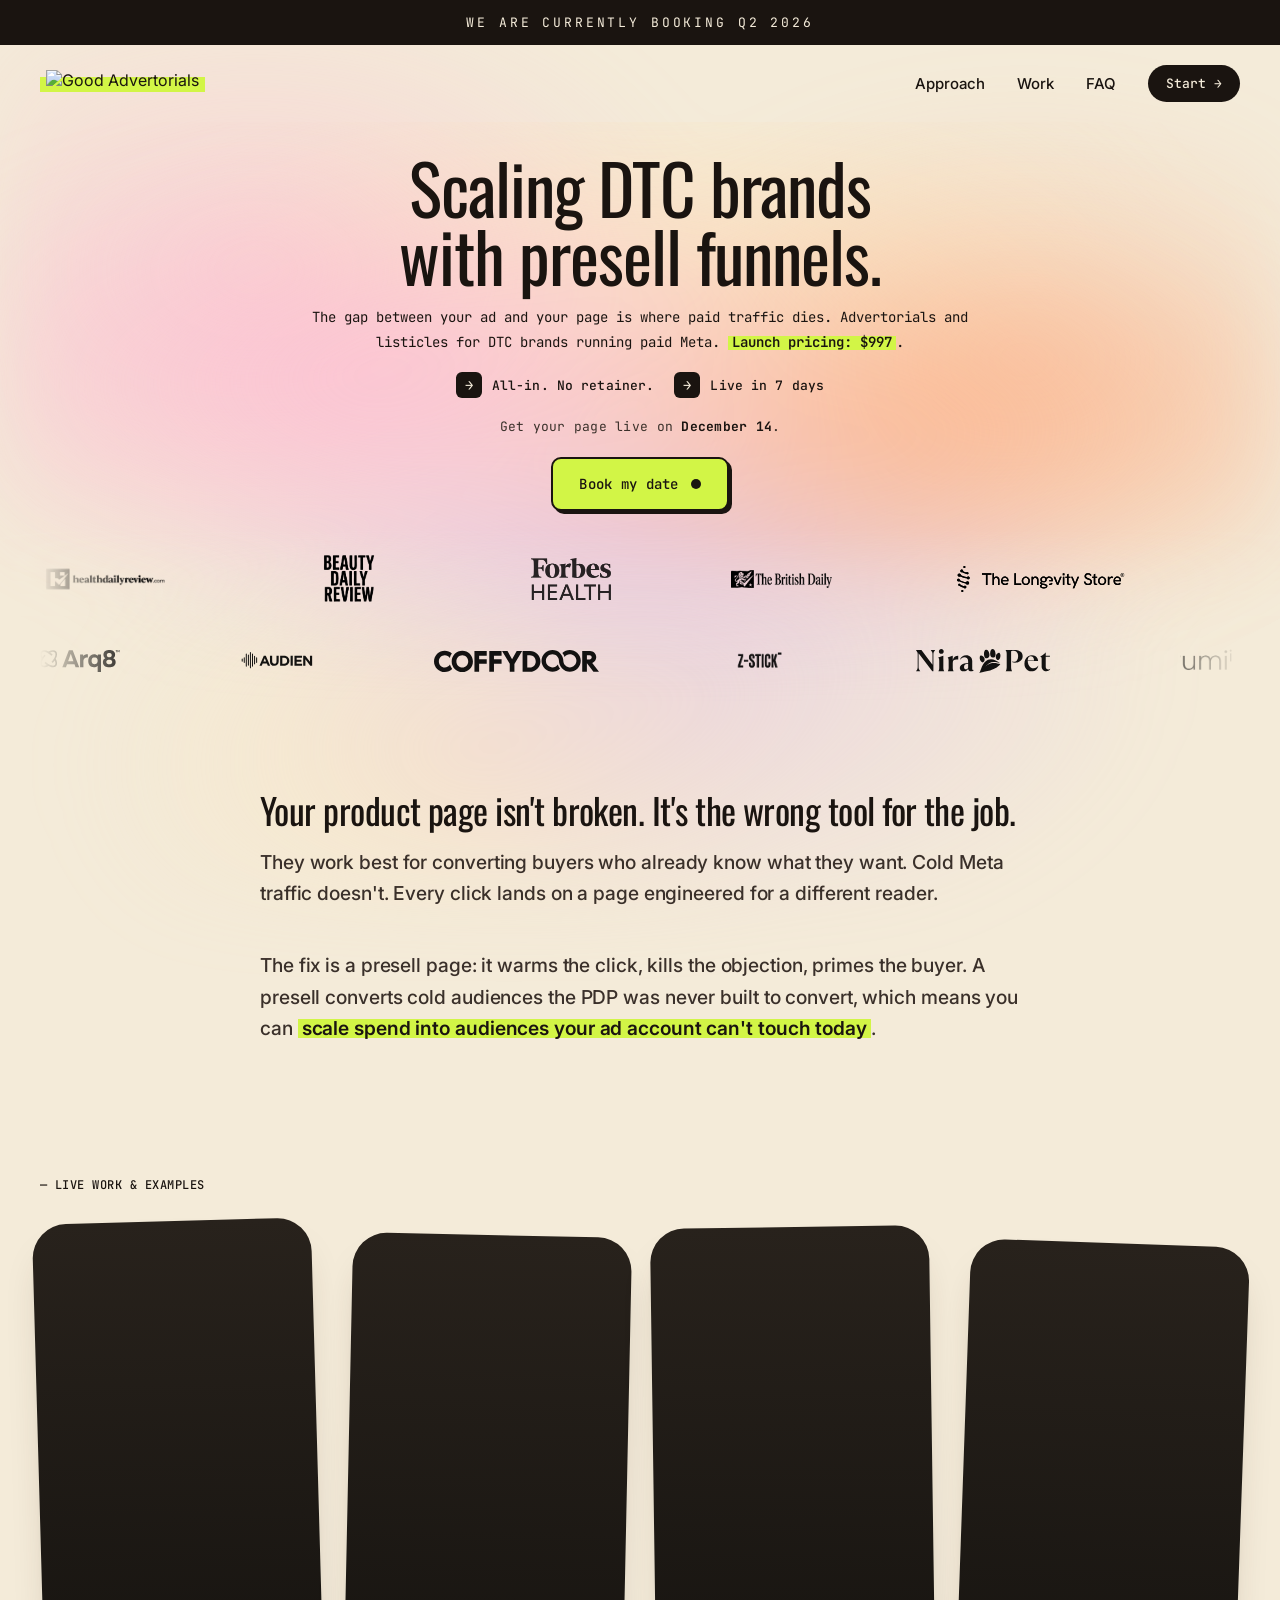
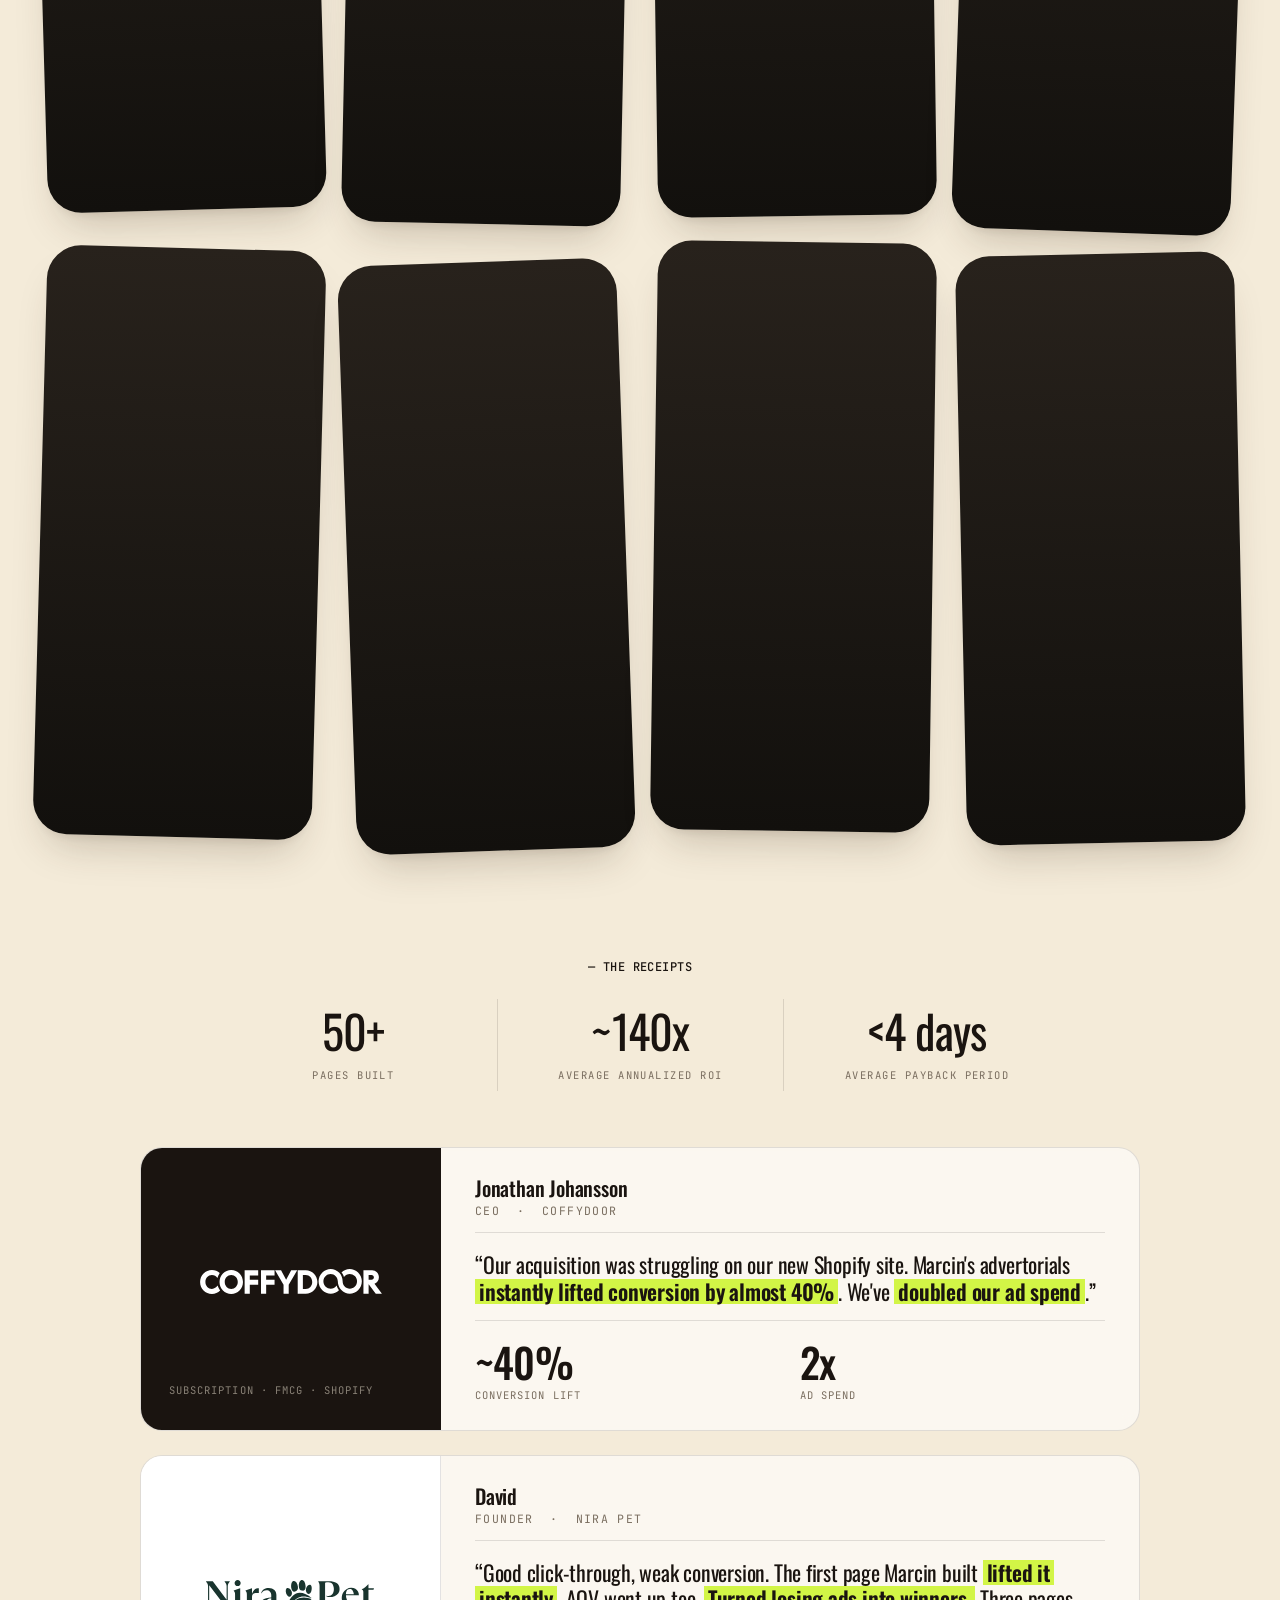
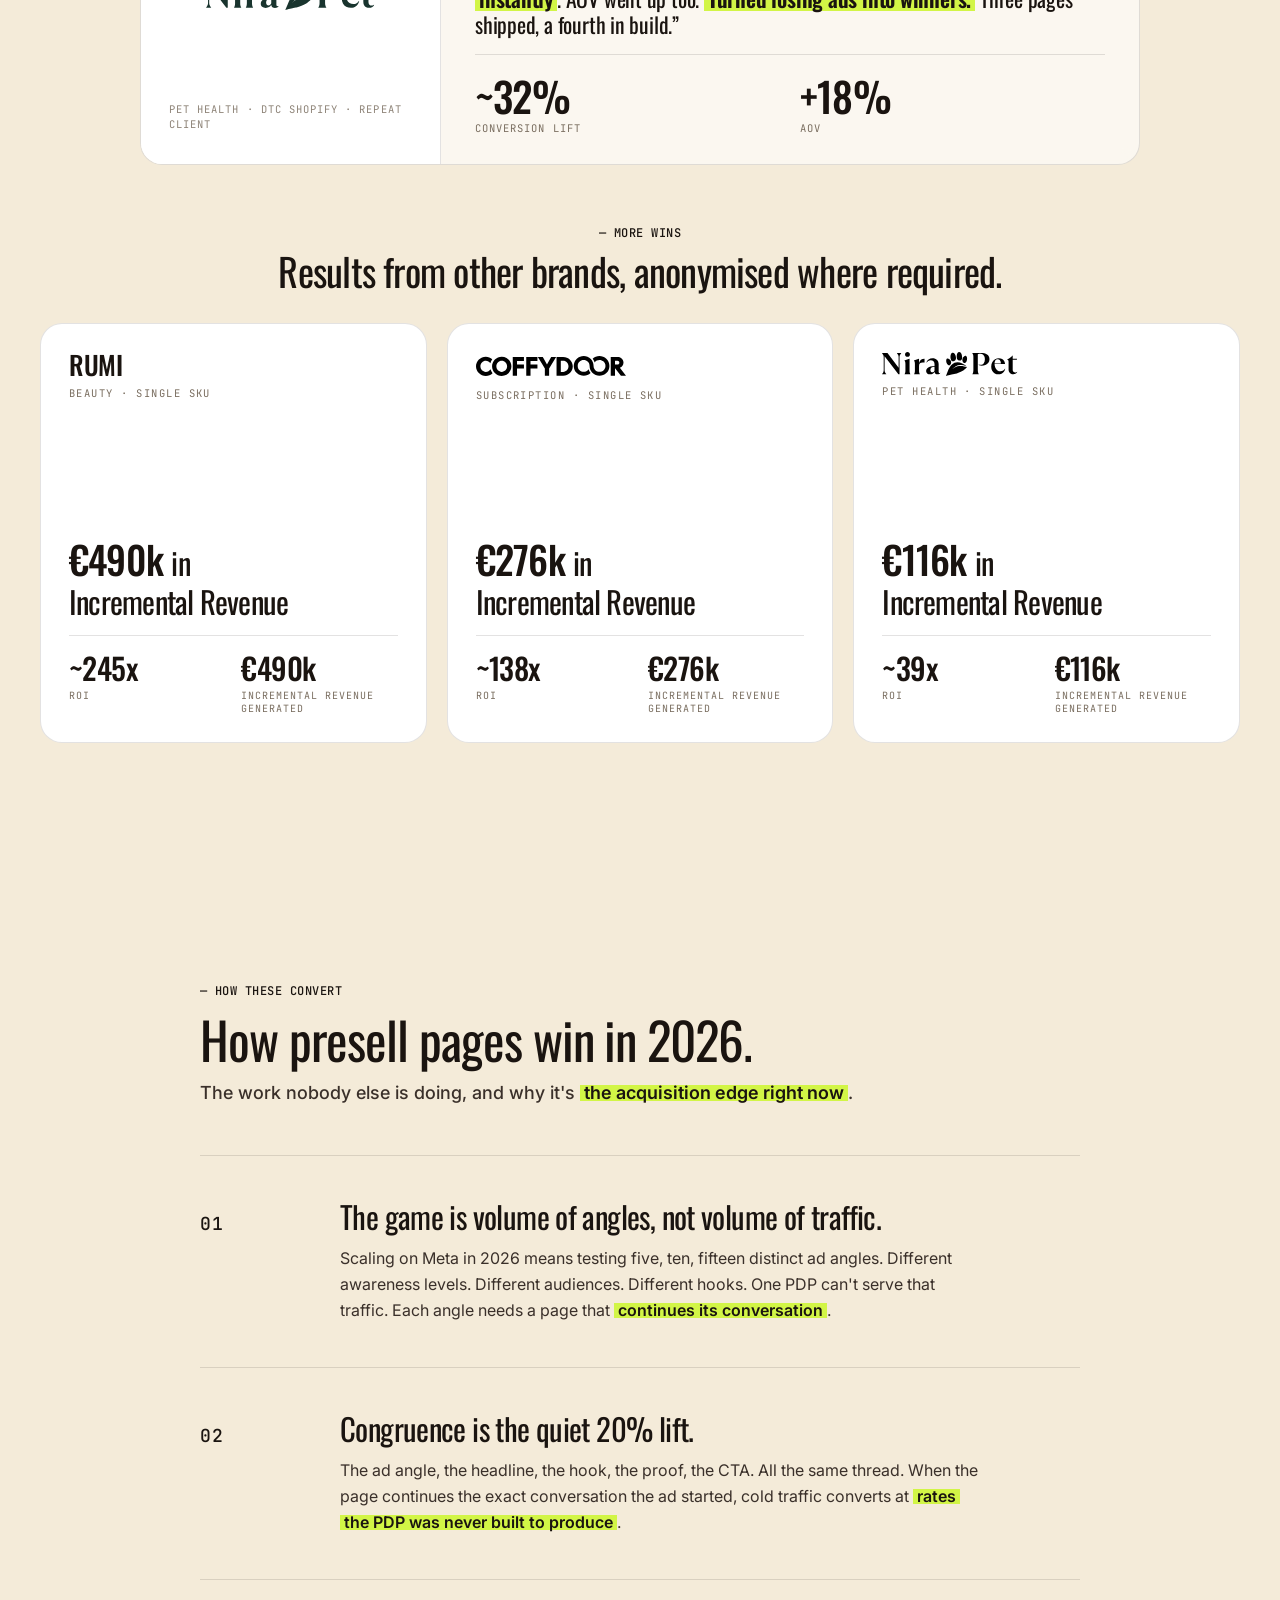
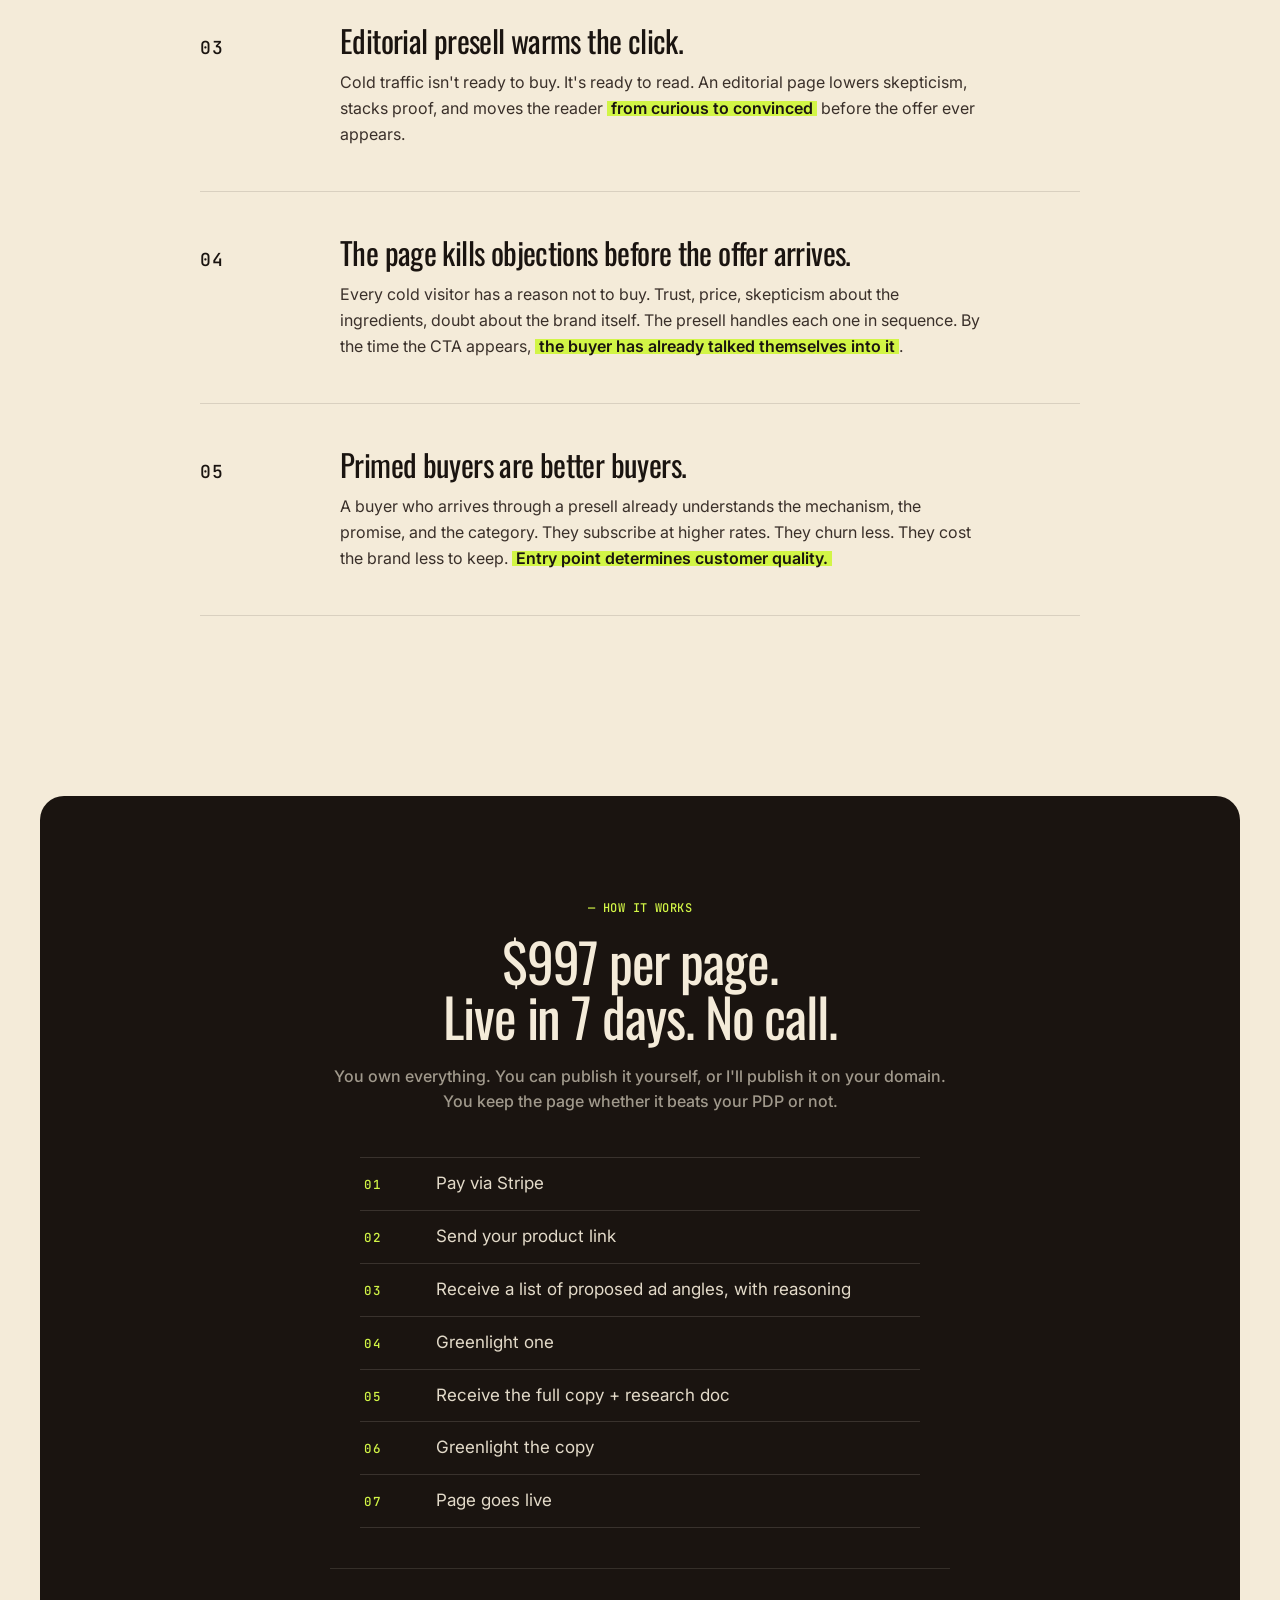
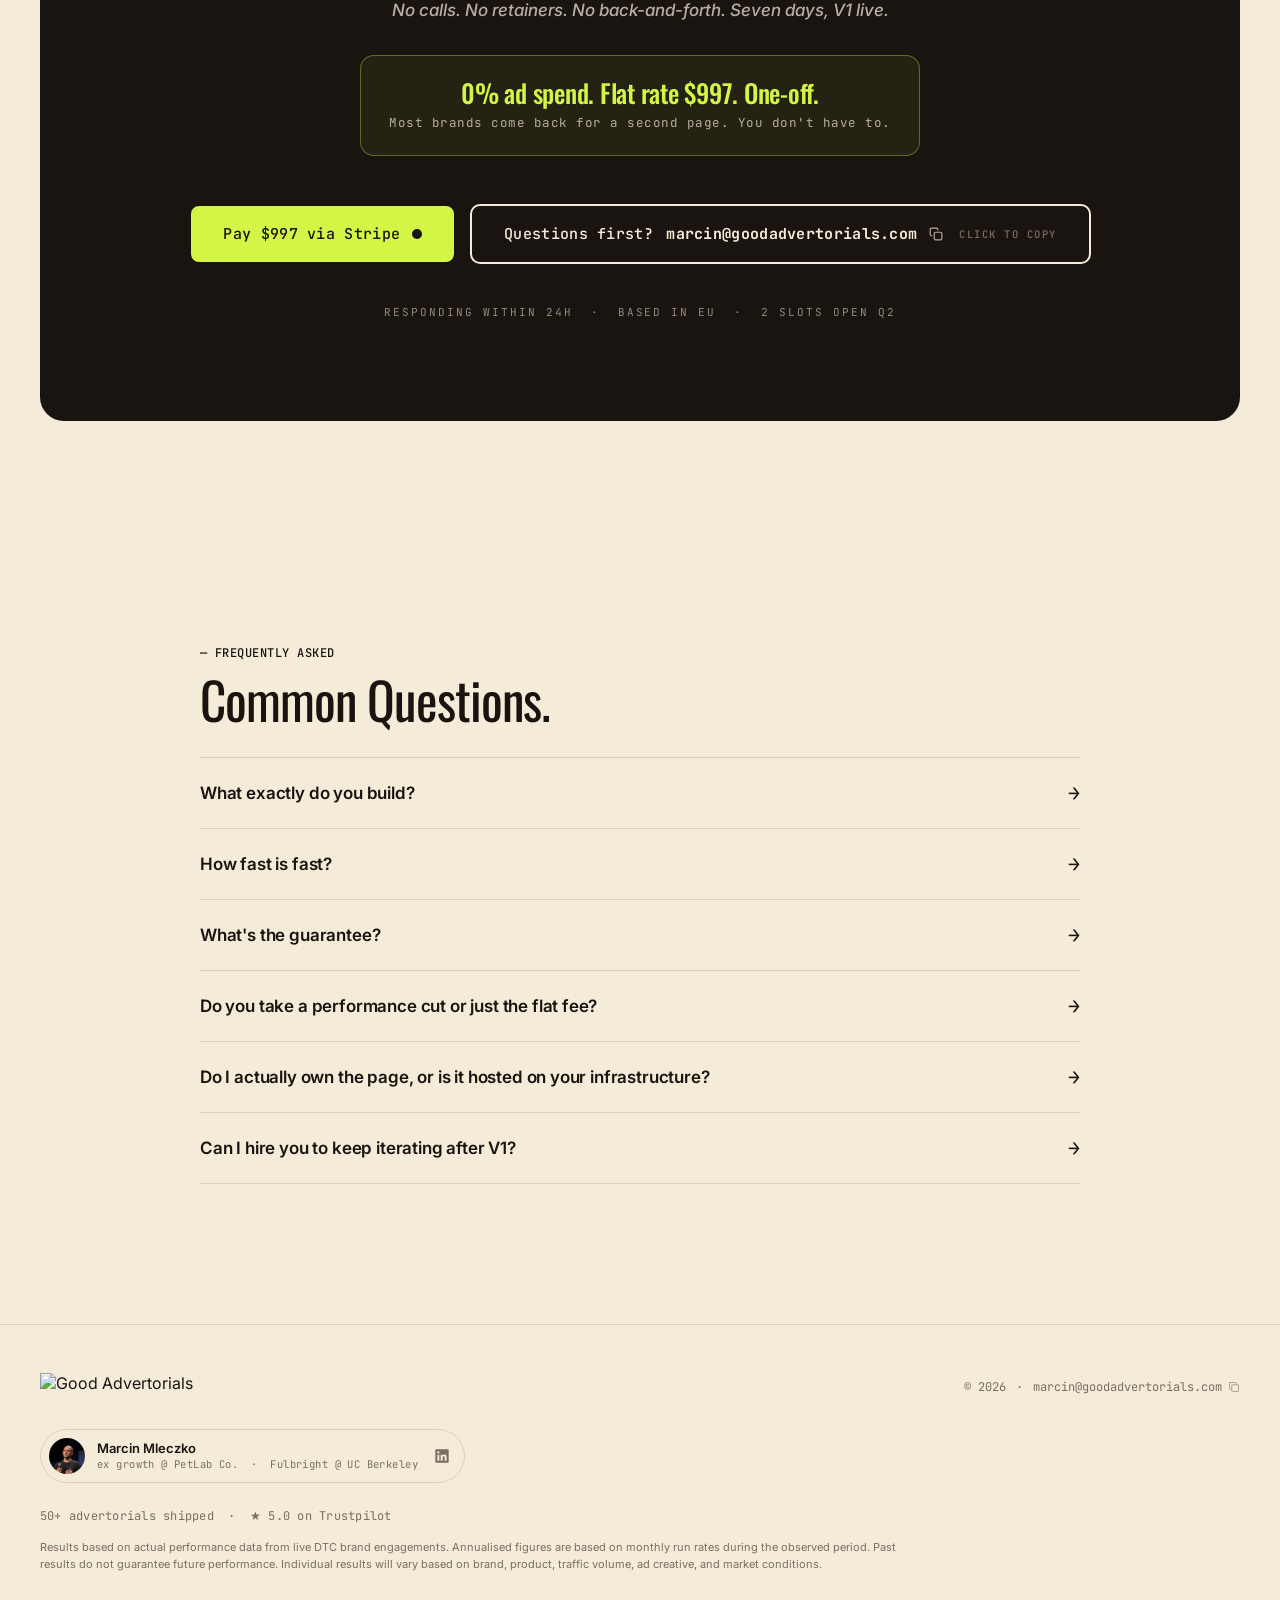
==== index.html @ da2f5cb8 "Update ROI multipliers to per-engagement math" ====
<!DOCTYPE html>
<html lang="en">
<head>
  <meta charset="UTF-8" />
  <meta name="viewport" content="width=device-width, initial-scale=1.0" />
  <title>Good Advertorials - Presell pages that beat your control</title>
  <meta name="description" content="Presell pages, advertorials, and listicles for DTC brands. Built to beat your control page, or you don't pay." />
  <link rel="preconnect" href="https://fonts.googleapis.com" />
  <link rel="preconnect" href="https://fonts.gstatic.com" crossorigin />
  <link href="https://fonts.googleapis.com/css2?family=UnifrakturMaguntia&family=Oswald:wght@300;400;500;600;700&family=JetBrains+Mono:wght@400;500;700&family=Inter:wght@400;500;600;700&display=swap" rel="stylesheet" />
  <link rel="icon" type="image/svg+xml" href="assets/favicon.svg" />
  <link rel="apple-touch-icon" href="assets/favicon.svg" />
  <meta property="og:title" content="Good Advertorials - Presell pages that beat your control" />
  <meta property="og:description" content="Presell pages, advertorials, and listicles for DTC brands. Built to beat your control page, or you don't pay." />
  <meta property="og:image" content="assets/favicon.svg" />
  <link rel="stylesheet" href="styles.css?v=92" />
</head>
<body>
  <!-- ANNOUNCEMENT BAR -->
  <div class="announce">
    <span>WE ARE CURRENTLY BOOKING Q2 2026</span>
  </div>

  <!-- NAV -->
  <header class="nav">
    <a href="#top" class="nav__brand">
      <img src="https://cdn.shopify.com/s/files/1/0997/7692/1929/files/GOOD_ADVERTORIALS_500_x_90_px_512_x_92_px_2.png?v=1776592288" alt="Good Advertorials" class="nav__logo" />
    </a>
    <nav class="nav__links">
      <a href="#approach">Approach</a>
      <a href="#work">Work</a>
      <a href="#faq">FAQ</a>
      <a href="#contact" class="nav__cta">Start →</a>
    </nav>
  </header>

  <!-- HERO -->
  <section class="hero" id="top">
    <div class="hero__blob" aria-hidden="true"></div>

    <div class="hero__inner">
      <h1 class="hero__title">
        Scaling DTC brands <br/>with presell funnels.
      </h1>
      <p class="hero__sub">
        The gap between your ad and your page is where paid traffic dies. Advertorials and listicles for DTC brands running paid Meta. <span class="highlight-lime">Launch pricing: $997</span>.
      </p>

      <div class="pills">
        <span class="pill"><span class="pill__arrow">→</span>All-in. No retainer.</span>
        <span class="pill"><span class="pill__arrow">→</span>Live in 7 days</span>
      </div>

      <p class="hero__booknow">
        Get your page live on <span class="hero__booknow-date" id="heroDate">—</span>.
      </p>

      <a href="#contact" class="btn btn--lime">Book my date <span class="btn__dot"></span></a>
    </div>

    <!-- Logo strip -->
    <div class="logos" aria-label="Brands we've worked with">
      <div class="logos__track logos__track--ltr">
        <img class="logos__logo logos__logo--img" src="assets/brand-logos/HDR.png" alt="Health Daily Review" />
        <img class="logos__logo logos__logo--img" src="assets/brand-logos/beautydaily.svg" alt="Beauty Daily Review" />
        <img class="logos__logo logos__logo--img" src="assets/brand-logos/forbes_health_greyscale.bb5092ed.png" alt="Forbes Health" />
        <img class="logos__logo logos__logo--img" src="assets/brand-logos/brithsdaily.png" alt="British Daily" />
        <img class="logos__logo logos__logo--img" src="assets/brand-logos/longevity.svg" alt="Longevity Store" />
        <img class="logos__logo logos__logo--img" src="assets/brand-logos/surmer.avif" alt="Surmer Label" />
        <img class="logos__logo logos__logo--img" src="assets/brand-logos/HDR.png" alt="" aria-hidden="true" />
        <img class="logos__logo logos__logo--img" src="assets/brand-logos/beautydaily.svg" alt="" aria-hidden="true" />
        <img class="logos__logo logos__logo--img" src="assets/brand-logos/forbes_health_greyscale.bb5092ed.png" alt="" aria-hidden="true" />
        <img class="logos__logo logos__logo--img" src="assets/brand-logos/brithsdaily.png" alt="" aria-hidden="true" />
        <img class="logos__logo logos__logo--img" src="assets/brand-logos/longevity.svg" alt="" aria-hidden="true" />
        <img class="logos__logo logos__logo--img" src="assets/brand-logos/surmer.avif" alt="" aria-hidden="true" />
        <img class="logos__logo logos__logo--img" src="assets/brand-logos/HDR.png" alt="" aria-hidden="true" />
        <img class="logos__logo logos__logo--img" src="assets/brand-logos/beautydaily.svg" alt="" aria-hidden="true" />
        <img class="logos__logo logos__logo--img" src="assets/brand-logos/forbes_health_greyscale.bb5092ed.png" alt="" aria-hidden="true" />
        <img class="logos__logo logos__logo--img" src="assets/brand-logos/brithsdaily.png" alt="" aria-hidden="true" />
        <img class="logos__logo logos__logo--img" src="assets/brand-logos/longevity.svg" alt="" aria-hidden="true" />
        <img class="logos__logo logos__logo--img" src="assets/brand-logos/surmer.avif" alt="" aria-hidden="true" />
      </div>
      <div class="logos__track logos__track--rtl">
        <img class="logos__logo logos__logo--img" src="assets/brand-logos/arq8.svg" alt="Arq8" />
        <img class="logos__logo logos__logo--img" src="assets/brand-logos/Audien_logo_horizontal_midnight-haze_1.svg" alt="Audien" />
        <img class="logos__logo logos__logo--img" src="assets/brand-logos/Coffydoor_Logotype_1_62ec4a29-ff7e-42ee-b878-a5a220ea1875.svg" alt="Coffydoor" />
        <img class="logos__logo logos__logo--img" src="assets/brand-logos/zstick.svg" alt="Z-Stick" />
        <img class="logos__logo logos__logo--img" src="assets/brand-logos/header-logo.svg" alt="Nira Pet" />
        <img class="logos__logo logos__logo--img" src="assets/brand-logos/umi.svg" alt="Umi" />
        <img class="logos__logo logos__logo--img" src="assets/brand-logos/caddy.svg" alt="Caddy Splash" />
        <img class="logos__logo logos__logo--img" src="assets/brand-logos/arq8.svg" alt="" aria-hidden="true" />
        <img class="logos__logo logos__logo--img" src="assets/brand-logos/Audien_logo_horizontal_midnight-haze_1.svg" alt="" aria-hidden="true" />
        <img class="logos__logo logos__logo--img" src="assets/brand-logos/Coffydoor_Logotype_1_62ec4a29-ff7e-42ee-b878-a5a220ea1875.svg" alt="" aria-hidden="true" />
        <img class="logos__logo logos__logo--img" src="assets/brand-logos/zstick.svg" alt="" aria-hidden="true" />
        <img class="logos__logo logos__logo--img" src="assets/brand-logos/header-logo.svg" alt="" aria-hidden="true" />
        <img class="logos__logo logos__logo--img" src="assets/brand-logos/umi.svg" alt="" aria-hidden="true" />
        <img class="logos__logo logos__logo--img" src="assets/brand-logos/caddy.svg" alt="" aria-hidden="true" />
        <img class="logos__logo logos__logo--img" src="assets/brand-logos/arq8.svg" alt="" aria-hidden="true" />
        <img class="logos__logo logos__logo--img" src="assets/brand-logos/Audien_logo_horizontal_midnight-haze_1.svg" alt="" aria-hidden="true" />
        <img class="logos__logo logos__logo--img" src="assets/brand-logos/Coffydoor_Logotype_1_62ec4a29-ff7e-42ee-b878-a5a220ea1875.svg" alt="" aria-hidden="true" />
        <img class="logos__logo logos__logo--img" src="assets/brand-logos/zstick.svg" alt="" aria-hidden="true" />
        <img class="logos__logo logos__logo--img" src="assets/brand-logos/header-logo.svg" alt="" aria-hidden="true" />
        <img class="logos__logo logos__logo--img" src="assets/brand-logos/umi.svg" alt="" aria-hidden="true" />
        <img class="logos__logo logos__logo--img" src="assets/brand-logos/caddy.svg" alt="" aria-hidden="true" />
      </div>
    </div>
  </section>

  <!-- THESIS -->
  <section class="thesis" id="approach">
    <div class="thesis__inner">
      <div class="thesis__block">
        <p>
          <span class="thesis__lede">Your product page isn't broken. It's the wrong tool for the job.</span>
          They work best for converting buyers who already know what they want. Cold Meta traffic doesn't. Every click lands on a page engineered for a different reader.
        </p>
        <p>
          The fix is a presell page: it warms the click, kills the objection, primes the buyer. A presell converts cold audiences the PDP was never built to convert, which means you can <span class="highlight-lime">scale spend into audiences your ad account can't touch today</span>.
        </p>
      </div>
    </div>
  </section>

  <!-- ARCHIVE (DEVICE WALL) -->
  <section class="wall" id="work">
    <div class="wall__header wall__header--tight">
      <span class="kicker">— Live Work &amp; Examples</span>
    </div>
    <div class="wall__grid" id="wallGrid"></div>
    <div class="wall__dots" id="wallDots" aria-hidden="true"></div>
  </section>

  <!-- RECEIPTS / PROOF -->
  <section class="receipts" id="receipts">
    <div class="receipts__header receipts__header--tight">
      <span class="kicker">— The Receipts</span>
    </div>

    <!-- Headline stats strip — averages -->
    <div class="stats-strip">
      <div class="stats-strip__item">
        <span class="stats-strip__value">50+</span>
        <span class="stats-strip__label">Pages built</span>
      </div>
      <div class="stats-strip__item">
        <span class="stats-strip__value">~140x</span>
        <span class="stats-strip__label">Average annualized ROI</span>
      </div>
      <div class="stats-strip__item">
        <span class="stats-strip__value">&lt;4 days</span>
        <span class="stats-strip__label">Average payback period</span>
      </div>
    </div>

    <!-- LEAD TESTIMONIALS: Coffydoor + Nira Pet -->
    <div class="receipts__list">

      <article class="receipt">
        <div class="receipt__visual receipt__visual--logo receipt__visual--coffydoor">
          <img class="receipt__logo" src="assets/brand-logos/Coffydoor_Logotype_1_62ec4a29-ff7e-42ee-b878-a5a220ea1875.svg" alt="Coffydoor" />
          <span class="receipt__tile-meta">Subscription · FMCG · Shopify</span>
        </div>
        <div class="receipt__content">
          <div class="receipt__person">
            <span class="receipt__person-name">Jonathan Johansson</span>
            <span class="receipt__person-role">CEO &nbsp;·&nbsp; Coffydoor</span>
          </div>
          <p class="receipt__quote">
            &ldquo;Our acquisition was struggling on our new Shopify site. Marcin's advertorials <span class="highlight-lime">instantly lifted conversion by almost 40%</span>. We've <span class="highlight-lime">doubled our ad spend</span>.&rdquo;
          </p>
          <div class="receipt__stats">
            <div class="receipt__stat">
              <span class="receipt__value">~40%</span>
              <span class="receipt__label">Conversion lift</span>
            </div>
            <div class="receipt__stat">
              <span class="receipt__value">2x</span>
              <span class="receipt__label">Ad spend</span>
            </div>
          </div>
        </div>
      </article>

      <article class="receipt">
        <div class="receipt__visual receipt__visual--logo receipt__visual--nirapet">
          <img class="receipt__logo" src="assets/brand-logos/header-logo.svg" alt="Nira Pet" />
          <span class="receipt__tile-meta">Pet health · DTC Shopify · Repeat client</span>
        </div>
        <div class="receipt__content">
          <div class="receipt__person">
            <span class="receipt__person-name">David</span>
            <span class="receipt__person-role">Founder &nbsp;·&nbsp; Nira Pet</span>
          </div>
          <p class="receipt__quote">
            &ldquo;Good click-through, weak conversion. The first page Marcin built <span class="highlight-lime">lifted it instantly</span>. AOV went up too. <span class="highlight-lime">Turned losing ads into winners.</span> Three pages shipped, a fourth in build.&rdquo;
          </p>
          <div class="receipt__stats">
            <div class="receipt__stat">
              <span class="receipt__value">~32%</span>
              <span class="receipt__label">Conversion lift</span>
            </div>
            <div class="receipt__stat">
              <span class="receipt__value">+18%</span>
              <span class="receipt__label">AOV</span>
            </div>
          </div>
        </div>
      </article>

    </div>

    <!-- METRIC WINS CAROUSEL — anonymous engagements, smaller cards -->
    <div class="winsrail__header">
      <span class="kicker">— More Wins</span>
      <h3>Results from other brands, anonymised where required.</h3>
    </div>
    <div class="winsrail" id="winsRail">
      <article class="win">
        <div class="win__top">
          <span class="win__brand win__brand--rumi">RUMI</span>
          <span class="win__meta">Beauty · Single SKU</span>
        </div>
        <div class="win__reveal" aria-hidden="true">
          <p>One presell page scaled a single SKU to <span class="highlight-lime">almost half a million in net-new revenue</span>, added on top of the PDP's existing traffic.</p>
        </div>
        <div class="win__bottom">
          <h4 class="win__headline">&euro;490k <span>in<br/>Incremental Revenue</span></h4>
          <div class="win__stats">
            <div class="win__stat">
              <span class="win__value">~245x</span>
              <span class="win__label">ROI</span>
            </div>
            <div class="win__stat">
              <span class="win__value">&euro;490k</span>
              <span class="win__label">Incremental Revenue Generated</span>
            </div>
          </div>
        </div>
      </article>

      <article class="win">
        <div class="win__top">
          <img class="win__brand-img" src="assets/brand-logos/Coffydoor_Logotype_1_62ec4a29-ff7e-42ee-b878-a5a220ea1875.svg" alt="Coffydoor" />
          <span class="win__meta">Subscription · Single SKU</span>
        </div>
        <div class="win__reveal" aria-hidden="true">
          <p>Struggling acquisition on a new Shopify build. The advertorial <span class="highlight-lime">lifted conversion ~40%</span> and they doubled ad spend.</p>
        </div>
        <div class="win__bottom">
          <h4 class="win__headline">&euro;276k <span>in<br/>Incremental Revenue</span></h4>
          <div class="win__stats">
            <div class="win__stat">
              <span class="win__value">~138x</span>
              <span class="win__label">ROI</span>
            </div>
            <div class="win__stat">
              <span class="win__value">&euro;276k</span>
              <span class="win__label">Incremental Revenue Generated</span>
            </div>
          </div>
        </div>
      </article>

      <article class="win">
        <div class="win__top">
          <img class="win__brand-img win__brand-img--nirapet" src="assets/brand-logos/header-logo.svg" alt="Nira Pet" />
          <span class="win__meta">Pet health · Single SKU</span>
        </div>
        <div class="win__reveal" aria-hidden="true">
          <p>Good clicks, weak conversion. The first presell Marcin built <span class="highlight-lime">fixed the mismatch instantly</span>. Three pages shipped, a fourth in build.</p>
        </div>
        <div class="win__bottom">
          <h4 class="win__headline">&euro;116k <span>in<br/>Incremental Revenue</span></h4>
          <div class="win__stats">
            <div class="win__stat">
              <span class="win__value">~39x</span>
              <span class="win__label">ROI</span>
            </div>
            <div class="win__stat">
              <span class="win__value">&euro;116k</span>
              <span class="win__label">Incremental Revenue Generated</span>
            </div>
          </div>
        </div>
      </article>
    </div>

    <div class="winsrail__dots" id="winsDots" aria-hidden="true"></div>
  </section>

  <!-- FIVE REASONS / METHOD -->
  <section class="method" id="method">
    <div class="method__header">
      <span class="kicker">— How These Convert</span>
      <h2>How presell pages win in 2026.</h2>
      <p class="method__lede">The work nobody else is doing, and why it's <span class="highlight-lime">the acquisition edge right now</span>.</p>
    </div>
    <ol class="reasons">
      <li class="reason">
        <span class="reason__num">01</span>
        <div class="reason__body">
          <h3>The game is volume of angles, not volume of traffic.</h3>
          <p>Scaling on Meta in 2026 means testing five, ten, fifteen distinct ad angles. Different awareness levels. Different audiences. Different hooks. One PDP can't serve that traffic. Each angle needs a page that <span class="highlight-lime">continues its conversation</span>.</p>
        </div>
      </li>
      <li class="reason">
        <span class="reason__num">02</span>
        <div class="reason__body">
          <h3>Congruence is the quiet 20% lift.</h3>
          <p>The ad angle, the headline, the hook, the proof, the CTA. All the same thread. When the page continues the exact conversation the ad started, cold traffic converts at <span class="highlight-lime">rates the PDP was never built to produce</span>.</p>
        </div>
      </li>
      <li class="reason">
        <span class="reason__num">03</span>
        <div class="reason__body">
          <h3>Editorial presell warms the click.</h3>
          <p>Cold traffic isn't ready to buy. It's ready to read. An editorial page lowers skepticism, stacks proof, and moves the reader <span class="highlight-lime">from curious to convinced</span> before the offer ever appears.</p>
        </div>
      </li>
      <li class="reason">
        <span class="reason__num">04</span>
        <div class="reason__body">
          <h3>The page kills objections before the offer arrives.</h3>
          <p>Every cold visitor has a reason not to buy. Trust, price, skepticism about the ingredients, doubt about the brand itself. The presell handles each one in sequence. By the time the CTA appears, <span class="highlight-lime">the buyer has already talked themselves into it</span>.</p>
        </div>
      </li>
      <li class="reason">
        <span class="reason__num">05</span>
        <div class="reason__body">
          <h3>Primed buyers are better buyers.</h3>
          <p>A buyer who arrives through a presell already understands the mechanism, the promise, and the category. They subscribe at higher rates. They churn less. They cost the brand less to keep. <span class="highlight-lime">Entry point determines customer quality.</span></p>
        </div>
      </li>
    </ol>
  </section>

  <!-- PRICING / PROCESS -->
  <section class="close" id="contact">
    <div class="close__blob" aria-hidden="true"></div>
    <div class="close__inner">
      <span class="kicker">— How It Works</span>
      <h2>$997 per page.<br/>Live in 7 days. No call.</h2>
      <p class="close__lede close__lede--soft">
        You own everything. You can publish it yourself, or I'll publish it on your domain. You keep the page whether it beats your PDP or not.
      </p>

      <ol class="process">
        <li><span class="process__num">01</span><span class="process__text">Pay via Stripe</span></li>
        <li><span class="process__num">02</span><span class="process__text">Send your product link</span></li>
        <li><span class="process__num">03</span><span class="process__text">Receive a list of proposed ad angles, with reasoning</span></li>
        <li><span class="process__num">04</span><span class="process__text">Greenlight one</span></li>
        <li><span class="process__num">05</span><span class="process__text">Receive the full copy + research doc</span></li>
        <li><span class="process__num">06</span><span class="process__text">Greenlight the copy</span></li>
        <li><span class="process__num">07</span><span class="process__text">Page goes live</span></li>
      </ol>

      <p class="close__lede close__closing">
        No calls. No retainers. No back-and-forth. Seven days, V1 live.
      </p>

      <div class="close__callout">
        <p class="close__callout-line">0% ad spend. Flat rate $997. One-off.</p>
        <p class="close__callout-sub">Most brands come back for a second page. You don't have to.</p>
      </div>

      <div class="close__ctas">
        <!-- TODO: replace href with the real Stripe Payment Link once created.
             Stripe Payment Link config required:
               Product name: Good Advertorials · Presell page build
               Price: $997 one-time
               Description: Research doc, ad angle options with reasoning, full copy, live page in 7 days
               Custom required fields: "Your brand URL", "Your email"
               Confirmation email: receipt + "Marcin will review your brand URL within 24h
                 and send ad angle options within 48h. The 7-day delivery clock starts when
                 you approve an angle." -->
        <a href="https://buy.stripe.com/00w3coa9e4gi1sw3VQ7IY08" target="_blank" rel="noopener" class="btn btn--lime btn--lg">Pay $997 via Stripe <span class="btn__dot"></span></a>
        <button type="button" class="btn btn--ghost btn--lg btn--copy" id="emailCopyBtn" data-email="marcin@goodadvertorials.com">
          <span class="btn--copy__default">Questions first? <span class="btn--copy__email">marcin@goodadvertorials.com</span></span>
          <svg class="btn--copy__icon" xmlns="http://www.w3.org/2000/svg" width="14" height="14" viewBox="0 0 24 24" fill="none" stroke="currentColor" stroke-width="2" stroke-linecap="round" stroke-linejoin="round" aria-hidden="true"><rect x="9" y="9" width="13" height="13" rx="2" ry="2"></rect><path d="M5 15H4a2 2 0 0 1-2-2V4a2 2 0 0 1 2-2h9a2 2 0 0 1 2 2v1"></path></svg>
          <span class="btn--copy__hint">click to copy</span>
        </button>
      </div>
      <p class="close__fine">
        RESPONDING WITHIN 24H &nbsp;·&nbsp; BASED IN EU &nbsp;·&nbsp; 2 SLOTS OPEN Q2
      </p>
    </div>
  </section>

  <!-- FAQ -->
  <section class="faq" id="faq">
    <span class="kicker">— Frequently Asked</span>
    <h2>Common Questions.</h2>
    <div class="faq__list">
      <details class="faq__item">
        <summary>What exactly do you build?</summary>
        <p>An editorial presell page that sits between your Meta ad and your product page. Long-form or listicle format, matched to a specific ad angle, built on your domain or mine. You get the full copy, research doc, and live page. One angle per build. If you run five angles, you need five pages.</p>
      </details>
      <details class="faq__item">
        <summary>How fast is fast?</summary>
        <p>V1 live in seven days from payment. No calls, no back-and-forth, no project management overhead. You send the product link and approve two things along the way: the ad angle and the copy. That's it.</p>
      </details>
      <details class="faq__item">
        <summary>What's the guarantee?</summary>
        <p>You keep the page either way. I don't price on performance because presell pages measured honestly almost always win, and I'd rather keep the offer simple than hedge. That said: across every page I've shipped, none have been pulled. If you want to see the receipts, scroll up.</p>
      </details>
      <details class="faq__item">
        <summary>Do you take a performance cut or just the flat fee?</summary>
        <p>Flat fee. One page, one payment, via Stripe. No retainer, no percentage, no royalty. I don't want to be attached to your revenue. I want to build the page, ship it, and move on to the next brand.</p>
      </details>
      <details class="faq__item">
        <summary>Do I actually own the page, or is it hosted on your infrastructure?</summary>
        <p>You own everything. The copy, the design, the page itself. You can host it on your own domain, your Shopify, your Webflow, wherever. If you want me to publish it on my editorial domain (healthdailyreview.com) instead, that's a separate option for specific verticals. Either way, the work is yours.</p>
      </details>
      <details class="faq__item">
        <summary>Can I hire you to keep iterating after V1?</summary>
        <p>Yes. Most brands do. Once V1 has run through roughly a hundred thousand impressions, the data tells us what to change. V2 is usually a new hook, a new lead, or a new angle entirely. Same price per build. Same seven-day turnaround. No subscription required.</p>
      </details>
    </div>
  </section>

  <footer class="foot">
    <div class="foot__top">
      <a href="#top" class="foot__brand">
        <img src="https://cdn.shopify.com/s/files/1/0997/7692/1929/files/GOOD_ADVERTORIALS_500_x_90_px_512_x_92_px_2.png?v=1776592288" alt="Good Advertorials" class="foot__logo" />
      </a>
      <span class="foot__meta">
        <span>© 2026</span>
        <span class="foot__sep">·</span>
        <button type="button" class="foot__email" id="footEmailBtn" data-email="marcin@goodadvertorials.com" aria-label="Copy email address">
          <span class="foot__email-default">marcin@goodadvertorials.com</span>
          <span class="foot__email-copied">Copied ✓</span>
          <svg class="foot__email-icon" width="12" height="12" viewBox="0 0 16 16" fill="none" stroke="currentColor" stroke-width="1.4" aria-hidden="true">
            <rect x="5" y="5" width="9" height="9" rx="1.2"/>
            <path d="M11 5V3.2A1.2 1.2 0 0 0 9.8 2H3.2A1.2 1.2 0 0 0 2 3.2v6.6A1.2 1.2 0 0 0 3.2 11H5"/>
          </svg>
        </button>
      </span>
    </div>
    <a href="https://www.linkedin.com/in/rlgrowth/" target="_blank" rel="noopener" class="foot__author">
      <img src="assets/marcin.jpeg" alt="Marcin Mleczko" class="foot__author-img" onerror="this.style.display='none'" />
      <span class="foot__author-bio">
        <span class="foot__author-name">Marcin Mleczko</span>
        <span class="foot__author-line">ex growth @ PetLab Co. &nbsp;·&nbsp; Fulbright @ UC Berkeley</span>
      </span>
      <svg class="foot__author-icon" xmlns="http://www.w3.org/2000/svg" width="16" height="16" viewBox="0 0 24 24" fill="currentColor" aria-hidden="true"><path d="M20.5 2h-17A1.5 1.5 0 002 3.5v17A1.5 1.5 0 003.5 22h17a1.5 1.5 0 001.5-1.5v-17A1.5 1.5 0 0020.5 2zM8 19H5v-9h3zM6.5 8.25A1.75 1.75 0 118.3 6.5a1.78 1.78 0 01-1.8 1.75zM19 19h-3v-4.74c0-1.42-.6-1.93-1.38-1.93A1.74 1.74 0 0013 14.19a.66.66 0 000 .14V19h-3v-9h2.9v1.3a3.11 3.11 0 012.7-1.4c1.55 0 3.36.86 3.36 3.66z"/></svg>
    </a>
    <p class="foot__proof">50+ advertorials shipped &nbsp;·&nbsp; ★ 5.0 on Trustpilot</p>
    <p class="foot__disclaimer">Results based on actual performance data from live DTC brand engagements. Annualised figures are based on monthly run rates during the observed period. Past results do not guarantee future performance. Individual results will vary based on brand, product, traffic volume, ad creative, and market conditions.</p>
  </footer>

  <script src="script.js?v=20"></script>
</body>
</html>
---- styles.css ----
/* ============================================================
   GOOD ADVERTORIALS - portfolio v4
   Aesthetic: Winback-style condensed display × mono × warm gradient
   Blackletter wordmark preserved for brand identity
   ============================================================ */

:root {
  --bg:        #f4ebd9;          /* warm cream */
  --bg-soft:   #efe4cc;
  --ink:       #1a1410;          /* warm near-black */
  --ink-dim:   #3a302a;
  --ink-mute:  #7a6e60;
  --lime:      #d2f546;          /* Winback green */
  --lime-hi:   #b8df2e;
  --rule:      rgba(26, 20, 16, 0.12);

  --black-letter: "UnifrakturMaguntia", "Blackletter", serif;
  --display:      "Oswald", "Bebas Neue", Impact, sans-serif;
  --mono:         "JetBrains Mono", ui-monospace, Menlo, monospace;
  --sans:         "Inter", -apple-system, BlinkMacSystemFont, "Segoe UI", sans-serif;

  --radius-sm: 8px;
  --radius:    12px;
  --max: 1340px;
}

* { box-sizing: border-box; }
html, body {
  margin: 0;
  padding: 0;
  background: var(--bg);
  color: var(--ink);
  font-family: var(--sans);
  -webkit-font-smoothing: antialiased;
  -moz-osx-font-smoothing: grayscale;
}
body { min-height: 100vh; overflow-x: hidden; position: relative; }
body::before {
  content: "";
  position: fixed;
  inset: 0;
  z-index: 0;
  pointer-events: none;
  background:
    radial-gradient(ellipse 55% 50% at 20% 30%, rgba(255, 182, 209, 0.45) 0%, transparent 65%),
    radial-gradient(ellipse 50% 45% at 80% 40%, rgba(255, 165, 120, 0.38) 0%, transparent 65%),
    radial-gradient(ellipse 55% 45% at 55% 75%, rgba(220, 175, 230, 0.32) 0%, transparent 65%),
    radial-gradient(ellipse 45% 40% at 35% 85%, rgba(255, 225, 180, 0.35) 0%, transparent 65%);
  filter: blur(40px);
}
body > * { position: relative; z-index: 1; }

a { color: inherit; text-decoration: none; }
img { max-width: 100%; display: block; }
h1, h2, h3, h4 { margin: 0; }
p { margin: 0; line-height: 1.55; }

::selection { background: var(--ink); color: var(--lime); }

/* ---------- Mast / blackletter wordmark ---------- */
.mast {
  font-family: var(--black-letter);
  color: var(--ink);
}

/* ---------- Kickers ---------- */
.kicker {
  display: inline-flex; align-items: center;
  font-family: var(--mono);
  font-weight: 500;
  font-size: 12px;
  letter-spacing: 0.04em;
  color: var(--ink);
  text-transform: uppercase;
}
em { font-style: italic; }

/* ---------- Announcement bar ---------- */
.announce {
  background: var(--ink);
  color: var(--bg);
  font-family: var(--mono);
  font-size: 13px;
  letter-spacing: 0.22em;
  text-align: center;
  padding: 14px 20px;
}

/* ---------- NAV ---------- */
.nav {
  position: sticky; top: 0; z-index: 50;
  display: flex; align-items: center; justify-content: space-between;
  padding: 20px 40px;
  background: transparent;
  backdrop-filter: none;
  -webkit-backdrop-filter: none;
  transition: background .25s ease, backdrop-filter .25s ease;
}
.nav--scrolled {
  background: rgba(244, 235, 217, 0.5);
  backdrop-filter: blur(14px);
  -webkit-backdrop-filter: blur(14px);
}
.nav__brand {
  display: inline-flex;
  align-items: center;
  padding: 0 6px;
  background: linear-gradient(180deg, transparent 24%, var(--lime) 24%, var(--lime) 80%, transparent 80%);
  transition: filter .15s ease;
}
.nav__brand:hover { filter: brightness(0.95); }
.nav__logo {
  height: 28px;
  width: auto;
  display: block;
}
@media (max-width: 860px) {
  .nav__logo { height: 26px; }
}
.nav__links {
  display: flex; align-items: center; gap: 32px;
  font-size: 15px;
  font-family: var(--sans);
  color: var(--ink);
  font-weight: 500;
}
.nav__links a { transition: opacity .15s; }
.nav__links a:hover { opacity: 0.6; }
.nav__cta {
  background: var(--ink);
  color: var(--bg) !important;
  padding: 10px 18px;
  border-radius: 999px;
  font-size: 13px;
  font-family: var(--mono);
}
.nav__cta:hover { background: #000; opacity: 1 !important; }
@media (max-width: 860px) {
  .nav { padding: 16px 22px; }
  .nav__links a:not(.nav__cta) { display: none; }
}

/* ---------- HERO ---------- */
.hero {
  position: relative;
  padding: 20px 40px 10px;
  overflow: hidden;
}
@media (max-width: 640px) {
  .hero { padding: 14px 20px 12px; }
  .hero__inner { padding: 8px 0 4px; }
  .hero__sub { margin-top: 20px; line-height: 1.7; }
  .pills { margin-top: 20px; }
}

/* soft multi-color gradient blob behind hero */
.hero__blob {
  position: absolute;
  inset: 0;
  z-index: 0;
  pointer-events: none;
  background:
    radial-gradient(ellipse 60% 55% at 28% 45%, rgba(255, 182, 209, 0.7) 0%, transparent 70%),
    radial-gradient(ellipse 55% 50% at 72% 52%, rgba(255, 165, 120, 0.6) 0%, transparent 70%),
    radial-gradient(ellipse 60% 45% at 50% 80%, rgba(220, 175, 230, 0.5) 0%, transparent 70%),
    radial-gradient(ellipse 55% 40% at 52% 20%, rgba(255, 225, 180, 0.55) 0%, transparent 70%);
  filter: blur(50px);
  animation: blobFloat 18s ease-in-out infinite;
  mask-image: linear-gradient(to bottom, #000 0%, #000 70%, transparent 100%);
  -webkit-mask-image: linear-gradient(to bottom, #000 0%, #000 70%, transparent 100%);
}
@keyframes blobFloat {
  0%, 100% { transform: scale(1); }
  50%      { transform: scale(1.03) translateY(-1%); }
}

.hero__inner {
  position: relative;
  z-index: 1;
  max-width: var(--max);
  margin: 0 auto;
  padding: 12px 0 6px;
  text-align: center;
}
.hero__title {
  font-family: var(--display);
  font-size: clamp(42px, 5.4vw, 74px);
  line-height: 0.98;
  letter-spacing: -0.015em;
  font-weight: 400;
  color: var(--ink);
  max-width: 860px;
  margin: 0 auto;
}
.hero__sub {
  margin: 16px auto 0;
  font-family: var(--mono);
  font-size: clamp(14px, 1.05vw, 15px);
  line-height: 1.75;
  color: var(--ink);
  max-width: 700px;
}

.pills {
  margin-top: 18px;
  display: flex; justify-content: center; flex-wrap: wrap; gap: 8px 20px;
  position: relative; z-index: 2;
  max-width: 720px;
  margin-left: auto; margin-right: auto;
}
.pill {
  display: inline-flex; align-items: center; gap: 10px;
  padding: 0;
  background: transparent;
  color: var(--ink);
  font-family: var(--mono);
  font-size: 13px;
  font-weight: 500;
  letter-spacing: 0.01em;
}
.pill__arrow {
  display: inline-flex; align-items: center; justify-content: center;
  width: 26px; height: 26px;
  background: var(--ink);
  color: var(--bg);
  border-radius: 6px;
  font-family: var(--mono);
  font-size: 14px;
  font-weight: 700;
  flex-shrink: 0;
}
@media (max-width: 640px) {
  .pills { gap: 10px 16px; }
  .pill { font-size: 12px; }
}

/* Book-now date line — sits between pills and CTA */
.hero__booknow {
  margin: 18px auto 0;
  max-width: 560px;
  font-family: var(--mono);
  font-size: 13px;
  letter-spacing: 0.02em;
  line-height: 1.7;
  color: var(--ink-dim);
}
.hero__booknow-date {
  color: var(--ink);
  font-weight: 700;
  white-space: nowrap;
}
@media (max-width: 640px) {
  .hero__booknow { font-size: 12.5px; margin-top: 20px; }
}

/* ---------- buttons ---------- */
.btn {
  display: inline-flex; align-items: center; justify-content: center;
  gap: 12px;
  padding: 16px 26px;
  border-radius: 10px;
  font-family: var(--mono);
  font-size: 14px;
  font-weight: 500;
  letter-spacing: 0.02em;
  border: 2px solid var(--ink);
  cursor: pointer;
  transition: transform .12s ease, background .15s, color .15s, box-shadow .15s;
}
.btn:active { transform: translateY(1px); }

.btn--lime {
  background: var(--lime);
  color: var(--ink);
  border-color: var(--ink);
  margin-top: 18px;
  box-shadow: 3px 3px 0 var(--ink);
}
.btn--lime:hover {
  background: var(--lime-hi);
  transform: translate(-1px, -1px);
  box-shadow: 5px 5px 0 var(--ink);
}
.btn__dot {
  width: 10px; height: 10px; border-radius: 50%;
  background: var(--ink);
  display: inline-block;
}

.btn--ghost {
  background: transparent;
  color: var(--ink);
  border-color: var(--ink);
}
.btn--ghost:hover { background: var(--ink); color: var(--bg); }
.btn--lg { padding: 18px 32px; font-size: 15px; }

/* Copy-to-clipboard button */
.btn--copy { cursor: pointer; }
.btn--copy__email { font-weight: 700; margin-left: 4px; }
.btn--copy__icon {
  opacity: 0.7;
  transition: opacity .15s;
}
.btn--copy__hint {
  font-family: var(--mono);
  font-size: 10.5px;
  letter-spacing: 0.14em;
  text-transform: uppercase;
  color: var(--ink-mute);
  margin-left: 4px;
}
.btn--copy:hover .btn--copy__icon { opacity: 1; }
.btn--copy:hover .btn--copy__hint { color: var(--bg); opacity: 0.7; }
.btn--copy.is-copied { background: var(--ink); color: var(--bg); }
.btn--copy.is-copied .btn--copy__icon,
.btn--copy.is-copied .btn--copy__hint { display: none; }
@media (max-width: 640px) {
  .btn--copy { font-size: 13px; padding: 16px 20px; flex-wrap: wrap; }
  .btn--copy__email { display: block; margin: 4px 0 0; }
  .btn--copy__hint { display: none; }
}

/* ---------- Logo strip (floating marquee) ---------- */
.logos {
  position: relative;
  z-index: 1;
  margin-top: 24px;
  padding: 10px 0;
  overflow: hidden;
  display: flex;
  flex-direction: column;
  gap: 32px;
  mask-image: linear-gradient(90deg, transparent 0%, #000 8%, #000 92%, transparent 100%);
  -webkit-mask-image: linear-gradient(90deg, transparent 0%, #000 8%, #000 92%, transparent 100%);
}
.logos__track {
  display: flex;
  align-items: center;
  gap: 120px;
  width: max-content;
}
.logos__track--ltr { animation: logosScroll 42s linear infinite; }
.logos__track--rtl { animation: logosScrollRev 38s linear infinite; }
.logos__logo {
  font-family: var(--display);
  font-size: clamp(22px, 1.8vw, 30px);
  font-weight: 500;
  letter-spacing: 0.01em;
  color: var(--ink);
  opacity: 1;
  white-space: nowrap;
  flex-shrink: 0;
  transition: opacity .2s;
}
.logos__logo--img {
  height: 26px;
  width: auto;
  max-width: 200px;
  object-fit: contain;
  display: block;
  filter: brightness(0);
  image-rendering: -webkit-optimize-contrast;
}
/* Thicken thin-weight wordmarks so row 1 reads at row 2's visual density */
.logos__logo--img[src*="caraway"],
.logos__logo--img[src*="longevity"],
.logos__logo--img[src*="surmer"],
.logos__logo--img[src*="forbes_health"] {
  filter: brightness(0) drop-shadow(0 0 0 #000);
}
.logos__logo--img[src*="HDR"]           { height: 56px; }
.logos__logo--img[src*="beautydaily"]   { height: 54px; }
.logos__logo--img[src*="forbes_health"] { height: 42px; }
.logos__logo--img[src*="brithsdaily"]   { height: 44px; }
.logos__logo--img[src*="longevity"]     { height: 32px; }
.logos__logo--img[src*="surmer"]        { height: 30px; }
.logos__logo--img[src*="arq8"]          { height: 22px; }
.logos__logo--img[src*="Audien"]        { height: 22px; }
.logos__logo--img[src*="Coffydoor"]     { height: 22px; }
.logos__logo--img[src*="header-logo"]   { height: 24px; }
.logos__logo--img[src*="umi"]           { height: 32px; }
.logos__logo--img[src*="zstick"]        { height: 34px; }
.logos__logo--img[src*="caddy"]         { height: 44px; }
.logos__track--rtl .logos__logo--img { opacity: 0.92; }
.logos__logo:hover { opacity: 1; }
@keyframes logosScroll {
  from { transform: translate3d(0, 0, 0); }
  to   { transform: translate3d(calc(-100% / 3), 0, 0); }
}
@keyframes logosScrollRev {
  from { transform: translate3d(calc(-100% / 3), 0, 0); }
  to   { transform: translate3d(0, 0, 0); }
}
@media (prefers-reduced-motion: reduce) {
  .logos__track--ltr,
  .logos__track--rtl { animation: none; }
}
@media (max-width: 640px) {
  .hero__booknow + .btn { margin-top: 20px; }
  .logos { margin-top: 28px; padding: 6px 0; gap: 22px; }
  .logos__track { gap: 56px; }
  .logos__track--ltr { animation-duration: 28s; }
  .logos__track--rtl { animation-duration: 24s; }
  /* Cap oversized logos on mobile so both rows fit in the first viewport */
  /* max-height + !important locks size in Safari where intrinsic SVG dims can override */
  .logos__logo--img                       { max-height: 36px; max-width: 140px; }
  .logos__logo--img[src*="HDR"]           { height: 32px !important; max-height: 32px; }
  .logos__logo--img[src*="beautydaily"]   { height: 32px !important; max-height: 32px; }
  .logos__logo--img[src*="forbes_health"] { height: 28px !important; max-height: 28px; }
  .logos__logo--img[src*="brithsdaily"]   { height: 28px !important; max-height: 28px; }
  .logos__logo--img[src*="longevity"]     { height: 22px !important; max-height: 22px; }
  .logos__logo--img[src*="surmer"]        { height: 18px !important; max-height: 18px; }
  .logos__logo--img[src*="arq8"]          { height: 18px !important; max-height: 18px; }
  .logos__logo--img[src*="Audien"]        { height: 18px !important; max-height: 18px; }
  .logos__logo--img[src*="Coffydoor"]     { height: 18px !important; max-height: 18px; }
  .logos__logo--img[src*="header-logo"]   { height: 18px !important; max-height: 18px; }
  .logos__logo--img[src*="umi"]           { height: 22px !important; max-height: 22px; }
  .logos__logo--img[src*="zstick"]        { height: 24px !important; max-height: 24px; }
  .logos__logo--img[src*="caddy"]         { height: 28px !important; max-height: 28px; }
}

/* ---------- THESIS ---------- */
.thesis {
  padding: 88px 40px 72px;
}
@media (max-width: 640px) {
  .thesis { padding: 56px 20px 48px; }
}
.thesis__inner {
  max-width: 760px;
  margin: 0 auto;
  text-align: left;
}
.thesis__block {
  display: flex;
  flex-direction: column;
  gap: 40px;
}
.thesis__lede {
  display: block;
  font-family: var(--display);
  font-weight: 400;
  font-size: clamp(28px, 2.8vw, 42px);
  line-height: 1.06;
  letter-spacing: -0.015em;
  color: var(--ink);
  margin-bottom: 18px;
}
.thesis__signoff {
  font-family: var(--sans) !important;
  font-size: clamp(15px, 1.2vw, 17px) !important;
  font-style: italic;
  font-weight: 400 !important;
  line-height: 1.5 !important;
  color: var(--ink-mute) !important;
  padding-top: 8px;
  border-top: 1px solid var(--rule);
}
.thesis__block p {
  font-family: var(--sans);
  font-size: clamp(17px, 1.5vw, 21px);
  line-height: 1.65;
  color: var(--ink-dim);
  margin: 0;
  font-weight: 500;
  letter-spacing: -0.005em;
}
.highlight-lime {
  background: linear-gradient(180deg, transparent 14%, var(--lime) 14%, var(--lime) 92%, transparent 92%);
  color: var(--ink);
  padding: 0 4px;
  font-weight: 600;
  box-decoration-break: clone;
  -webkit-box-decoration-break: clone;
}
/* Thesis highlight retired — neon green is reserved for hero only */
.thesis__highlight {
  color: var(--ink);
  font-weight: 600;
}

/* ---------- DEVICE WALL ---------- */
.wall {
  max-width: var(--max);
  margin: 0 auto;
  padding: 56px 40px 88px;
}
.wall__header {
  margin-bottom: 64px;
  max-width: 820px;
}
.wall__header--tight {
  margin-bottom: 28px;
}
.wall__header h2 {
  font-family: var(--display);
  font-size: clamp(48px, 7vw, 96px);
  margin: 14px 0 14px;
  font-weight: 400;
  letter-spacing: -0.02em;
  line-height: 0.95;
}
.wall__header p {
  color: var(--ink-dim);
  font-size: 17px;
  font-family: var(--sans);
  max-width: 560px;
}

.wall__grid {
  display: grid;
  grid-template-columns: repeat(4, 1fr);
  gap: 28px;
}
@media (max-width: 1080px) { .wall__grid { grid-template-columns: repeat(3, 1fr); gap: 22px; } }
@media (max-width: 820px)  { .wall__grid { grid-template-columns: repeat(2, 1fr); gap: 18px; } }

/* Mobile: swap grid for horizontal scroll rail, ~1.6 phones visible */
@media (max-width: 640px) {
  .wall { padding: 40px 0 60px; }
  .wall__header { padding: 0 20px; margin-bottom: 28px; }
  .wall__grid {
    display: flex;
    flex-wrap: nowrap;
    grid-template-columns: none;
    gap: 14px;
    overflow-x: auto;
    scroll-snap-type: x proximity;
    padding: 8px 20px 18px;
    max-width: none;
    margin: 0;
    scrollbar-width: none;
    -ms-overflow-style: none;
  }
  .wall__grid::-webkit-scrollbar { display: none; }
  .wall__grid > .phone {
    flex: 0 0 58%;
    max-width: 58%;
    scroll-snap-align: center;
  }
}

/* Swipe dots — mobile only */
.wall__dots {
  display: none;
  justify-content: center;
  gap: 6px;
  margin-top: 18px;
  padding: 0 20px;
}
@media (max-width: 640px) {
  .wall__dots { display: flex; }
}
.wall__dots .dot {
  width: 18px; height: 3px;
  border-radius: 2px;
  background: rgba(26, 20, 16, 0.18);
  transition: background .2s ease, width .2s ease;
  border: 0; padding: 0;
  cursor: pointer;
}
.wall__dots .dot.is-active {
  background: var(--ink);
  width: 28px;
}

.phone {
  --tilt: 0deg;
  --yoffset: 0px;
  --lift: 0px;
  position: relative;
  aspect-ratio: 9 / 19;
  border-radius: 34px;
  background: linear-gradient(180deg, #28221c, #12100d);
  padding: 7px;
  box-shadow:
    0 24px 40px -16px rgba(60, 40, 20, 0.25),
    0 6px 12px -6px rgba(60, 40, 20, 0.12);
  transition: transform .25s ease, box-shadow .25s ease;
  overflow: hidden;
  border: 0;
  cursor: pointer;
  font: inherit;
  color: inherit;
  width: 100%;
  content-visibility: auto;
  contain-intrinsic-size: 400px 840px;
  contain: content;
  display: block;
  transform: translateY(calc(var(--yoffset) + var(--lift))) rotate(var(--tilt));
}
/* Subtle per-phone tilt + vertical offset — breaks the perfect grid */
.wall__grid > .phone:nth-child(8n+1) { --tilt: -1.6deg; --yoffset: 0px;  animation: phoneFloatA 7.2s ease-in-out -0.4s infinite; }
.wall__grid > .phone:nth-child(8n+2) { --tilt:  1.2deg; --yoffset: 14px; animation: phoneFloatB 8.6s ease-in-out -2.1s infinite; }
.wall__grid > .phone:nth-child(8n+3) { --tilt: -0.8deg; --yoffset: 6px;  animation: phoneFloatA 6.4s ease-in-out -1.3s infinite; }
.wall__grid > .phone:nth-child(8n+4) { --tilt:  2deg;   --yoffset: 22px; animation: phoneFloatB 9.1s ease-in-out -3.7s infinite; }
.wall__grid > .phone:nth-child(8n+5) { --tilt:  1.5deg; --yoffset: 10px; animation: phoneFloatA 7.8s ease-in-out -2.6s infinite; }
.wall__grid > .phone:nth-child(8n+6) { --tilt: -2deg;   --yoffset: 24px; animation: phoneFloatB 6.9s ease-in-out -0.9s infinite; }
.wall__grid > .phone:nth-child(8n+7) { --tilt:  0.8deg; --yoffset: 4px;  animation: phoneFloatA 8.3s ease-in-out -3.1s infinite; }
.wall__grid > .phone:nth-child(8n+8) { --tilt: -1.2deg; --yoffset: 16px; animation: phoneFloatB 7.5s ease-in-out -1.7s infinite; }
@keyframes phoneFloatA {
  0%, 100% { translate: 0 0; rotate: 0deg; }
  50%      { translate: 0 -6px; rotate: 0.4deg; }
}
@keyframes phoneFloatB {
  0%, 100% { translate: 0 0; rotate: 0deg; }
  50%      { translate: 0 -8px; rotate: -0.5deg; }
}
/* Straighten on mobile rail — tilts read as broken inside snap scroll */
@media (max-width: 640px) {
  .wall__grid > .phone { --tilt: 0deg; --yoffset: 0px; animation: none; }
}
@media (prefers-reduced-motion: reduce) {
  .wall__grid > .phone { animation: none; }
}
@media (hover: hover) {
  .phone:hover {
    --lift: -8px;
    animation-play-state: paused;
    box-shadow:
      0 36px 52px -18px rgba(60, 40, 20, 0.35),
      0 10px 16px -8px rgba(60, 40, 20, 0.2);
  }
}
/* On touch devices, kill the transform transition so fast swipes don't
   animate the phone mid-gesture. Also let the browser handle scroll without
   tap-detection delay. */
@media (hover: none) {
  .phone {
    transition: none;
    touch-action: manipulation;
    -webkit-tap-highlight-color: transparent;
  }
}
.phone:focus-visible { outline: 3px solid var(--lime); outline-offset: 4px; }
.phone__screen {
  position: relative;
  width: 100%; height: 100%;
  border-radius: 28px;
  overflow: hidden;
  background: #000;
}
.phone__screen::after {
  content: "Click to read →";
  position: absolute;
  inset: auto 0 0 0;
  padding: 18px 12px 16px;
  text-align: center;
  font-family: var(--mono);
  font-size: 13px;
  font-weight: 500;
  letter-spacing: 0.04em;
  color: var(--ink);
  background: var(--lime);
  opacity: 0;
  transform: translateY(8px);
  transition: opacity .25s ease, transform .25s ease;
  z-index: 2;
  pointer-events: none;
}
.phone:hover .phone__screen::after {
  opacity: 1;
  transform: translateY(0);
}
.phone__notch {
  position: absolute; top: 9px; left: 50%; transform: translateX(-50%);
  width: 96px; height: 22px; border-radius: 12px;
  background: #000;
  z-index: 3;
}
.phone__img {
  position: absolute; top: 0; left: 0;
  width: 100%;
  height: auto;
}
.phone__label { display: none; }

/* ---------- CASE STUDIES ---------- */
.cases {
  max-width: var(--max);
  margin: 0 auto;
  padding: 100px 40px 80px;
}
.cases__header { margin-bottom: 64px; max-width: 920px; }
.cases__header h2 {
  font-family: var(--display);
  font-size: clamp(48px, 7vw, 96px);
  margin-top: 14px;
  font-weight: 400;
  letter-spacing: -0.02em;
  line-height: 0.95;
}
.cases__list {
  display: flex; flex-direction: column;
  gap: 0;
  border-top: 1px solid var(--rule);
}
.case {
  display: grid;
  grid-template-columns: 140px 1fr auto;
  gap: 36px;
  align-items: center;
  padding: 28px 0;
  border-bottom: 1px solid var(--rule);
  transition: background .15s;
}
.case:hover { background: rgba(26, 20, 16, 0.025); }

.case__thumb {
  width: 140px;
  aspect-ratio: 9 / 19;
  border-radius: 18px;
  background: #000;
  position: relative;
  overflow: hidden;
  box-shadow: 0 10px 22px -10px rgba(60, 40, 20, 0.25);
}
.case__thumb img {
  position: absolute; inset: 0; width: 100%; height: auto;
}
.case__body { min-width: 0; }
.case__brand {
  display: flex; align-items: center; gap: 10px; flex-wrap: wrap;
  font-family: var(--mono);
  font-size: 12px;
  color: var(--ink);
  letter-spacing: 0.06em;
  text-transform: uppercase;
  margin-bottom: 10px;
  font-weight: 500;
}
.case__title {
  font-family: var(--display);
  font-size: clamp(24px, 2.2vw, 36px);
  line-height: 1.05;
  letter-spacing: -0.02em;
  margin-bottom: 10px;
  font-weight: 400;
  color: var(--ink);
}
.case__desc {
  color: var(--ink-dim);
  font-size: 15px;
  font-family: var(--sans);
  max-width: 560px;
  line-height: 1.55;
}
.case__meta {
  display: flex; flex-direction: column; align-items: flex-end; gap: 6px;
  min-width: 160px;
  text-align: right;
}
.case__metric {
  font-family: var(--display);
  font-size: 40px;
  color: var(--ink);
  line-height: 0.9;
  letter-spacing: -0.01em;
}
.case__metric .unit { opacity: 0.65; }
.case__metric-label {
  font-family: var(--mono);
  font-size: 11px;
  color: var(--ink-mute);
  letter-spacing: 0.06em;
  text-transform: uppercase;
}
.case__tag {
  display: inline-flex; align-items: center;
  padding: 4px 10px;
  border: 1px solid var(--ink);
  border-radius: 6px;
  font-family: var(--mono);
  font-size: 11px;
  color: var(--ink);
  letter-spacing: 0.02em;
}
.case__tag--featured {
  background: var(--lime);
  border-color: var(--ink);
  color: var(--ink);
  font-weight: 600;
}
@media (max-width: 900px) {
  .case { grid-template-columns: 90px 1fr; gap: 18px; padding: 22px 0; }
  .case__thumb { width: 90px; }
  .case__meta {
    grid-column: 1 / -1;
    flex-direction: row; align-items: baseline; justify-content: space-between;
    min-width: 0; text-align: left;
    padding-top: 14px;
    border-top: 1px solid var(--rule);
  }
  .case__metric { font-size: 28px; }
}

/* ---------- METHOD / REASONS ---------- */
.method {
  max-width: 960px;
  margin: 0 auto;
  padding: 140px 40px;
}
.method__header { margin-bottom: 48px; max-width: 820px; }
.method__header h2 {
  font-family: var(--display);
  font-size: clamp(34px, 4vw, 56px);
  margin: 14px 0 14px;
  font-weight: 400;
  letter-spacing: -0.02em;
  line-height: 1.02;
}
.method__lede {
  color: var(--ink-dim);
  font-family: var(--sans);
  font-size: 18px;
  font-weight: 500;
}
.reasons {
  list-style: none; padding: 0; margin: 0;
  display: flex; flex-direction: column;
  gap: 0;
}
.reason {
  display: grid;
  grid-template-columns: 100px 1fr;
  gap: 40px;
  padding: 44px 0;
  border-top: 1px solid var(--rule);
  align-items: baseline;
}
.reason:last-child { border-bottom: 1px solid var(--rule); }
.reason__num {
  font-family: var(--mono);
  font-size: 18px;
  color: var(--ink);
  font-weight: 500;
  letter-spacing: 0.04em;
}
.reason__body h3 {
  font-family: var(--display);
  font-size: clamp(24px, 2.4vw, 36px);
  letter-spacing: -0.02em;
  margin-bottom: 14px;
  font-weight: 400;
  color: var(--ink);
  line-height: 1.05;
}
.reason__body p {
  color: var(--ink-dim);
  font-size: 16px;
  font-family: var(--sans);
  line-height: 1.6;
  max-width: 640px;
}
@media (max-width: 720px) {
  .reason { grid-template-columns: 1fr; gap: 10px; padding: 32px 0; }
}

/* ---------- RECEIPTS / PROOF ---------- */
.receipts {
  max-width: var(--max);
  margin: 0 auto;
  padding: 40px 0 80px;
}
.receipts__header {
  max-width: 820px;
  margin: 0 auto 56px;
  padding: 0 40px;
  text-align: center;
}
.receipts__header--tight {
  margin-bottom: 24px;
}
.receipts__header h2 {
  font-family: var(--display);
  font-size: clamp(48px, 7vw, 96px);
  margin: 14px 0 18px;
  font-weight: 400;
  letter-spacing: -0.02em;
  line-height: 0.95;
}
.receipts__lede {
  color: var(--ink-dim);
  font-family: var(--sans);
  font-size: 18px;
  font-weight: 500;
  line-height: 1.55;
  max-width: 680px;
  margin: 0 auto;
}

/* Headline stats strip — quiet editorial row */
.stats-strip {
  display: grid;
  grid-template-columns: 1fr 1fr 1fr;
  max-width: 940px;
  margin: 0 auto 56px;
  padding: 0 40px;
}
.stats-strip__item {
  padding: 8px 32px;
  text-align: center;
  border-left: 1px solid var(--rule);
}
.stats-strip__item:first-child { border-left: 0; }
.stats-strip__value {
  display: block;
  font-family: var(--display);
  font-size: clamp(36px, 3.6vw, 48px);
  font-weight: 400;
  letter-spacing: -0.015em;
  line-height: 1;
  color: var(--ink);
  margin-bottom: 10px;
}
.stats-strip__label {
  font-family: var(--mono);
  font-size: 10.5px;
  letter-spacing: 0.14em;
  text-transform: uppercase;
  color: var(--ink-mute);
}
.stats-strip__sub {
  max-width: var(--max);
  margin: 16px auto 0;
  padding: 0 40px;
  text-align: center;
  font-family: var(--mono);
  font-size: 12px;
  letter-spacing: 0.1em;
  text-transform: uppercase;
  color: var(--ink-mute);
}

/* Receipts list: vertical stack */
.receipts__list {
  max-width: 1080px;
  margin: 0 auto;
  padding: 0 40px;
  display: flex;
  flex-direction: column;
  gap: 24px;
}

/* Receipt card: 2-column layout */
.receipt {
  display: grid;
  grid-template-columns: 300px 1fr;
  background: rgba(255, 255, 255, 0.6);
  border: 1px solid var(--rule);
  border-radius: 22px;
  overflow: hidden;
  transition: transform .28s ease, box-shadow .28s ease, border-color .28s ease;
  backdrop-filter: blur(8px);
  -webkit-backdrop-filter: blur(8px);
}
.receipt:hover {
  transform: translateY(-2px);
  border-color: rgba(26, 20, 16, 0.28);
  box-shadow: 0 30px 60px -30px rgba(26, 20, 16, 0.22);
}

/* Visual column */
.receipt__visual {
  position: relative;
  overflow: hidden;
  min-height: 100%;
}
.receipt__visual--img {
  background: #0f0c09;
}
.receipt__visual--img img {
  display: block;
  width: 100%; height: 100%;
  object-fit: cover;
  object-position: top center;
}

/* Logo tile: big centered logo + small meta line */
.receipt__visual--logo {
  padding: 32px 28px;
  display: flex;
  flex-direction: column;
  justify-content: space-between;
  align-items: center;
  text-align: center;
}
.receipt__visual--logo .receipt__tile-meta {
  align-self: stretch;
  text-align: left;
}
.receipt__logo {
  max-width: 75%;
  max-height: 110px;
  width: auto; height: auto;
  margin: auto;
  object-fit: contain;
}
.receipt__visual--coffydoor {
  background: #1a1410;
}
.receipt__visual--coffydoor .receipt__logo { filter: brightness(0) invert(1); }
.receipt__visual--coffydoor .receipt__tile-meta { color: rgba(244, 235, 217, 0.6); }
.receipt__visual--longevity {
  background:
    radial-gradient(circle at 20% 25%, rgba(200, 225, 215, 0.7) 0%, transparent 55%),
    radial-gradient(circle at 85% 80%, rgba(210, 245, 70, 0.35) 0%, transparent 55%),
    linear-gradient(135deg, #e8efe3 0%, #cad9c9 100%);
}
.receipt__visual--nirapet {
  background: #fff;
  border-right: 1px solid var(--rule);
}
.receipt__visual--nirapet .receipt__tile-meta { color: var(--ink-mute); }

/* Typographic tile (anonymous cases) */
.receipt__visual--type {
  padding: 32px 28px;
  display: flex;
  flex-direction: column;
  justify-content: space-between;
  align-items: flex-start;
  color: var(--ink);
}
.receipt__visual--cosmetics {
  background:
    radial-gradient(circle at 80% 20%, rgba(255, 182, 209, 0.7) 0%, transparent 55%),
    radial-gradient(circle at 20% 80%, rgba(220, 175, 230, 0.65) 0%, transparent 55%),
    linear-gradient(135deg, #f5e4ee 0%, #eec8d7 100%);
}
.receipt__visual--subscription {
  background:
    radial-gradient(circle at 15% 25%, rgba(210, 245, 70, 0.55) 0%, transparent 55%),
    radial-gradient(circle at 80% 85%, rgba(180, 220, 140, 0.45) 0%, transparent 55%),
    linear-gradient(135deg, #e9f0cf 0%, #d7e4b0 100%);
}
.receipt__visual--david {
  background:
    radial-gradient(circle at 75% 30%, rgba(255, 200, 150, 0.6) 0%, transparent 55%),
    radial-gradient(circle at 20% 80%, rgba(255, 165, 120, 0.5) 0%, transparent 55%),
    linear-gradient(135deg, #f6e2cc 0%, #eec8a6 100%);
}
.receipt__visual--health {
  background:
    radial-gradient(circle at 80% 25%, rgba(170, 220, 210, 0.6) 0%, transparent 55%),
    radial-gradient(circle at 20% 85%, rgba(150, 195, 220, 0.5) 0%, transparent 55%),
    linear-gradient(135deg, #d8eae3 0%, #b8d5d0 100%);
}
.receipt__visual--publisher {
  background:
    radial-gradient(circle at 20% 20%, rgba(26, 20, 16, 0.9) 0%, transparent 55%),
    radial-gradient(circle at 80% 80%, rgba(60, 55, 48, 0.9) 0%, transparent 55%),
    linear-gradient(135deg, #2a221c 0%, #1a1410 100%);
  color: var(--bg);
}
.receipt__tile-eyebrow {
  font-family: var(--mono);
  font-size: 11px;
  letter-spacing: 0.14em;
  text-transform: uppercase;
  color: var(--ink-dim);
  opacity: 0.75;
}
.receipt__visual--publisher .receipt__tile-eyebrow { color: var(--lime); opacity: 1; }
.receipt__tile-label {
  font-family: var(--display);
  font-weight: 400;
  font-size: clamp(36px, 3.6vw, 48px);
  line-height: 0.95;
  letter-spacing: -0.02em;
  color: inherit;
}
.receipt__tile-meta {
  font-family: var(--mono);
  font-size: 10.5px;
  letter-spacing: 0.1em;
  text-transform: uppercase;
  color: var(--ink-mute);
  opacity: 0.85;
  line-height: 1.4;
}
.receipt__visual--publisher .receipt__tile-meta { color: rgba(244, 235, 217, 0.6); opacity: 1; }

/* Content column */
.receipt__content {
  padding: 30px 34px 28px;
  display: flex;
  flex-direction: column;
  min-width: 0;
}
.receipt__eyebrow {
  font-family: var(--mono);
  font-size: 11px;
  letter-spacing: 0.14em;
  text-transform: uppercase;
  color: var(--ink-mute);
  padding-bottom: 14px;
  margin-bottom: 20px;
  border-bottom: 1px solid var(--rule);
}
.receipt__quote {
  font-family: var(--display);
  font-weight: 400;
  font-size: clamp(20px, 1.7vw, 26px);
  line-height: 1.2;
  letter-spacing: -0.01em;
  color: var(--ink);
  margin: 0 0 16px;
}
.receipt__context {
  font-family: var(--sans);
  font-size: 14.5px;
  line-height: 1.55;
  color: var(--ink-dim);
  margin: 0 0 20px;
}
.receipt__byline {
  display: flex;
  flex-direction: column;
  gap: 2px;
  margin-bottom: 24px;
}
.receipt__byline-name {
  font-family: var(--sans);
  font-size: 14px;
  font-weight: 600;
  color: var(--ink);
}
.receipt__byline-role {
  font-family: var(--mono);
  font-size: 11px;
  letter-spacing: 0.08em;
  text-transform: uppercase;
  color: var(--ink-mute);
}
.receipt__stats {
  display: grid;
  grid-template-columns: 1fr 1fr;
  gap: 20px;
  padding-top: 22px;
  border-top: 1px solid var(--rule);
  margin-top: auto;
}
.receipt__stat {
  display: flex;
  flex-direction: column;
  gap: 6px;
}
.receipt__value {
  font-family: var(--display);
  font-weight: 500;
  font-size: clamp(30px, 3.2vw, 44px);
  line-height: 0.95;
  letter-spacing: -0.02em;
  color: var(--ink);
}
.receipt__stat--muted .receipt__value {
  color: var(--ink-mute);
  font-weight: 400;
}
.receipt__label {
  font-family: var(--mono);
  font-size: 10.5px;
  letter-spacing: 0.1em;
  text-transform: uppercase;
  color: var(--ink-mute);
  line-height: 1.35;
}

/* Divider block between receipt rows */
.receipts__divider {
  margin: 32px auto 8px;
  padding: 16px 24px;
  max-width: 760px;
  text-align: center;
}
.receipts__divider h3 {
  font-family: var(--display);
  font-weight: 400;
  font-size: clamp(30px, 3.6vw, 52px);
  line-height: 1.05;
  letter-spacing: -0.02em;
  margin: 12px 0 14px;
  color: var(--ink);
}
.receipts__divider p {
  font-family: var(--sans);
  font-size: 16px;
  line-height: 1.55;
  color: var(--ink-dim);
  margin: 0;
}

/* Testimonial block (inline with cards) */
.testimonial {
  margin: 12px 0;
  padding: 36px 44px;
  text-align: center;
  background: var(--ink);
  color: var(--bg);
  border-radius: 20px;
  position: relative;
}
.testimonial::before {
  content: "\201C";
  position: absolute;
  top: 12px; left: 28px;
  font-family: var(--display);
  font-size: 72px;
  line-height: 1;
  color: var(--lime);
  opacity: 0.5;
}
.testimonial__quote {
  font-family: var(--display);
  font-weight: 400;
  font-size: clamp(22px, 2.6vw, 34px);
  line-height: 1.2;
  letter-spacing: -0.01em;
  color: var(--bg);
  margin: 0 0 20px;
  max-width: 760px;
  margin-left: auto; margin-right: auto;
}
.testimonial__footer {
  display: inline-flex;
  align-items: center;
  gap: 10px;
  font-family: var(--mono);
  font-size: 12px;
  letter-spacing: 0.1em;
  text-transform: uppercase;
  color: rgba(244, 235, 217, 0.65);
}
.testimonial__name {
  color: var(--lime);
  font-weight: 600;
}
.testimonial__sep { opacity: 0.4; }

/* Person attribution at top of testimonial card (replaces eyebrow) */
.receipt__person {
  padding-bottom: 14px;
  margin-bottom: 18px;
  border-bottom: 1px solid var(--rule);
  display: flex;
  flex-direction: column;
  gap: 4px;
}
.receipt__person-name {
  font-family: var(--display);
  font-size: clamp(20px, 1.6vw, 24px);
  font-weight: 500;
  line-height: 1.05;
  letter-spacing: -0.01em;
  color: var(--ink);
}
.receipt__person-role {
  font-family: var(--mono);
  font-size: 11.5px;
  letter-spacing: 0.12em;
  text-transform: uppercase;
  color: var(--ink-mute);
}

/* Metric wins carousel */
.winsrail__header {
  max-width: var(--max);
  margin: 56px auto 24px;
  padding: 0 40px;
  text-align: center;
}
.winsrail__header h3 {
  font-family: var(--display);
  font-weight: 400;
  font-size: clamp(26px, 3vw, 40px);
  line-height: 1.05;
  letter-spacing: -0.02em;
  margin: 10px 0 0;
  color: var(--ink);
}
.winsrail {
  max-width: var(--max);
  margin: 0 auto;
  padding: 8px 40px 16px;
  display: grid;
  grid-auto-flow: column;
  grid-auto-columns: minmax(360px, 1fr);
  gap: 20px;
  overflow-x: auto;
  scroll-snap-type: x proximity;
  scrollbar-width: none;
  -ms-overflow-style: none;
}
.winsrail::-webkit-scrollbar { display: none; }
.win {
  position: relative;
  scroll-snap-align: start;
  background: #fff;
  border: 1px solid var(--rule);
  border-radius: 22px;
  padding: 28px 28px 26px;
  display: flex;
  flex-direction: column;
  justify-content: space-between;
  min-height: 420px;
  overflow: hidden;
  transition: transform .25s ease, box-shadow .25s ease, border-color .25s ease;
}
@media (hover: hover) {
  .win:hover {
    transform: translateY(-4px);
    box-shadow: 0 12px 28px rgba(26, 20, 16, 0.08);
    border-color: rgba(26, 20, 16, 0.18);
  }
}
.win__top {
  display: flex;
  flex-direction: column;
  gap: 8px;
  align-items: flex-start;
}
.win__brand-img {
  height: 28px;
  width: auto;
  max-width: 150px;
  object-fit: contain;
  filter: brightness(0);
}
.win__brand-img--nirapet { height: 24px; }
.win__brand {
  font-family: var(--display);
  font-size: 26px;
  font-weight: 500;
  line-height: 1;
  letter-spacing: -0.01em;
  color: var(--ink);
}
.win__brand em {
  font-style: italic;
  font-weight: 400;
  font-size: 18px;
  margin-left: 4px;
  color: var(--ink-dim);
}
.win__meta {
  font-family: var(--mono);
  font-size: 10.5px;
  letter-spacing: 0.14em;
  text-transform: uppercase;
  color: var(--ink-mute);
}

/* hover reveal — absolute overlay that fades in */
.win__reveal {
  position: absolute;
  left: 28px;
  right: 28px;
  top: 50%;
  transform: translateY(-50%);
  opacity: 0;
  pointer-events: none;
  transition: opacity .25s ease;
  z-index: 2;
}
.win__reveal p {
  font-family: var(--sans);
  font-size: 16px;
  line-height: 1.55;
  color: var(--ink);
  font-weight: 500;
  margin: 0;
}
@media (hover: hover) {
  .win:hover .win__reveal { opacity: 1; }
  .win:hover .win__headline { opacity: 0; }
}
.win__headline {
  font-family: var(--display);
  font-weight: 500;
  font-size: clamp(28px, 3vw, 40px);
  line-height: 1.02;
  letter-spacing: -0.02em;
  color: var(--ink);
  margin: 0 0 18px;
  transition: opacity .25s ease;
}
.win__headline span {
  font-weight: 400;
  font-size: 0.8em;
  color: var(--ink);
}
.win__bottom {
  position: relative;
  z-index: 1;
}
.win__stats {
  display: grid;
  grid-template-columns: 1fr 1fr;
  gap: 16px;
  padding-top: 18px;
  border-top: 1px solid var(--rule);
}
.win__stat {
  display: flex;
  flex-direction: column;
  gap: 6px;
}
.win__value {
  font-family: var(--display);
  font-weight: 500;
  font-size: clamp(22px, 2.4vw, 30px);
  line-height: 0.95;
  letter-spacing: -0.02em;
  color: var(--ink);
}
.win__label {
  font-family: var(--mono);
  font-size: 10px;
  letter-spacing: 0.1em;
  text-transform: uppercase;
  color: var(--ink-mute);
  line-height: 1.35;
}
/* mobile: no hover, render reveal text inline under headline */
@media (hover: none) {
  .win {
    min-height: auto;
    padding: 26px 24px 24px;
    gap: 16px;
  }
  .win__reveal {
    position: static;
    transform: none;
    opacity: 1;
    pointer-events: auto;
    margin: 6px 0 2px;
  }
  .win__reveal p { font-size: 14px; line-height: 1.5; }
  .win__headline {
    font-size: clamp(26px, 7vw, 32px);
    margin: 0 0 16px;
  }
  .win__top { gap: 6px; }
}
.winsrail__dots {
  display: none;
  justify-content: center;
  gap: 6px;
  margin: 18px auto 0;
  padding: 0 40px;
}
@media (max-width: 860px) {
  .winsrail { grid-auto-columns: minmax(80vw, 80vw); padding: 8px 20px 16px; gap: 14px; }
  .winsrail__header { padding: 0 20px; margin-top: 40px; }
  .winsrail__dots { display: flex; padding: 0 20px; }
}
.winsrail__dots .dot {
  width: 18px; height: 3px;
  border-radius: 2px;
  background: rgba(26, 20, 16, 0.18);
  transition: background .2s, width .2s;
  border: 0; padding: 0;
  cursor: pointer;
}
.winsrail__dots .dot.is-active { background: var(--ink); width: 28px; }

/* A/B footnote line */
.receipts__ab {
  margin: 32px auto 0;
  max-width: 760px;
  text-align: center;
  font-family: var(--mono);
  font-size: 12px;
  letter-spacing: 0.08em;
  text-transform: uppercase;
  color: var(--ink-mute);
  line-height: 1.6;
  padding: 18px 24px;
  border-top: 1px solid var(--rule);
  border-bottom: 1px solid var(--rule);
}

/* Pull quote, full-bleed section */
.pullquote {
  max-width: 1200px;
  margin: 0 auto;
  padding: 96px 40px;
  text-align: center;
}
.pullquote__inner {
  max-width: 960px;
  margin: 0 auto;
  position: relative;
}
.pullquote__text {
  font-family: var(--display);
  font-weight: 400;
  font-size: clamp(40px, 6vw, 88px);
  line-height: 1.02;
  letter-spacing: -0.025em;
  color: var(--ink);
  margin: 0 0 28px;
}
.pullquote__byline {
  font-family: var(--mono);
  font-size: 13px;
  letter-spacing: 0.14em;
  text-transform: uppercase;
  color: var(--ink-mute);
  margin: 0;
}
@media (max-width: 860px) {
  .receipts { padding: 20px 0 60px; }
  .receipts__header { margin-bottom: 32px; padding: 0 20px; }
  .stats-strip {
    grid-template-columns: 1fr;
    padding: 0 20px;
    margin-bottom: 36px;
  }
  .stats-strip__item {
    padding: 16px 0;
    border-left: 0;
    border-top: 1px solid var(--rule);
  }
  .stats-strip__item:first-child { border-top: 0; padding-top: 0; }
  .stats-strip__value { font-size: 40px; margin-bottom: 6px; }
  .receipts__list { padding: 0 20px; gap: 14px; }
  .receipt {
    grid-template-columns: 1fr;
    grid-template-rows: 180px 1fr;
  }
  .receipt__content { padding: 22px 22px 20px; }
  .receipt__eyebrow { margin-bottom: 14px; padding-bottom: 10px; }
  .receipt__quote { font-size: 18px; }
  .receipt__stats { gap: 14px; padding-top: 18px; }
  .receipt__value { font-size: 30px; }
  .receipts__divider { margin: 20px auto 4px; padding: 12px 20px; }
  .testimonial { padding: 28px 24px 26px; }
  .testimonial__quote { font-size: 20px; }
  .receipts__ab { margin-top: 24px; font-size: 11px; padding: 14px 18px; }
  .pullquote { padding: 64px 24px; }
  .pullquote__text { font-size: 34px; }
}

/* ---------- DISCLAIMER ---------- */
.disclaimer {
  max-width: var(--max);
  margin: 0 auto;
  padding: 0 40px 40px;
}
.disclaimer p {
  max-width: 860px;
  margin: 0 auto;
  font-family: var(--sans);
  font-size: 12px;
  line-height: 1.6;
  color: var(--ink-mute);
  text-align: center;
}
@media (max-width: 640px) {
  .disclaimer { padding: 0 20px 32px; }
}

.disclaimer--footer {
  padding: 28px 40px 16px;
}
.disclaimer--footer p {
  font-size: 11px;
  color: var(--ink-mute);
}
@media (max-width: 640px) {
  .disclaimer--footer { padding: 20px 20px 12px; }
}

/* ---------- CLOSE / FINAL CTA ---------- */
.close {
  position: relative;
  max-width: var(--max);
  margin: 0 auto;
  padding: 40px 40px 120px;
  overflow: hidden;
}
.close__blob {
  position: absolute;
  top: 10%; left: 50%;
  transform: translate(-50%, 0);
  width: 1200px; height: 800px;
  z-index: 0;
  pointer-events: none;
  background:
    radial-gradient(circle at 40% 50%, rgba(255, 182, 209, 0.65) 0%, transparent 40%),
    radial-gradient(circle at 60% 50%, rgba(210, 245, 70, 0.4) 0%, transparent 35%),
    radial-gradient(circle at 50% 70%, rgba(220, 175, 230, 0.5) 0%, transparent 35%);
  filter: blur(50px);
}
.close__inner {
  position: relative;
  z-index: 1;
  padding: 100px 48px;
  background: var(--ink);
  color: var(--bg);
  text-align: center;
  border-radius: 24px;
  overflow: hidden;
}
.close__inner .kicker {
  color: var(--lime);
  font-family: var(--mono);
}
.close__inner h2 {
  font-family: var(--display);
  font-size: clamp(34px, 4.2vw, 60px);
  margin: 18px 0 20px;
  color: var(--bg);
  font-weight: 400;
  letter-spacing: -0.02em;
  line-height: 1.02;
}
.close__lede {
  max-width: 620px;
  margin: 0 auto;
  color: rgba(244, 235, 217, 0.8);
  font-family: var(--sans);
  font-size: 18px;
  font-weight: 500;
  line-height: 1.55;
}
.close__lede--soft {
  color: rgba(244, 235, 217, 0.62);
  font-size: 16px;
  margin-top: 18px;
}
.close__closing {
  margin-top: 40px;
  padding-top: 28px;
  border-top: 1px solid rgba(244, 235, 217, 0.12);
  font-style: italic;
  color: rgba(244, 235, 217, 0.72);
  font-size: 17px;
}
.close__callout {
  margin: 32px auto 0;
  padding: 22px 28px;
  max-width: 560px;
  border: 1px solid rgba(210, 245, 70, 0.35);
  border-radius: 14px;
  background: rgba(210, 245, 70, 0.06);
  text-align: center;
}
.close__callout-line {
  margin: 0 0 6px;
  font-family: var(--display);
  font-weight: 500;
  font-size: clamp(20px, 2vw, 26px);
  line-height: 1.15;
  letter-spacing: -0.01em;
  color: var(--lime);
}
.close__callout-sub {
  margin: 0;
  font-family: var(--mono);
  font-size: 12.5px;
  letter-spacing: 0.04em;
  line-height: 1.5;
  color: rgba(244, 235, 217, 0.7);
}
.process {
  list-style: none;
  padding: 0;
  margin: 44px auto 8px;
  max-width: 560px;
  text-align: left;
}
.process li {
  display: grid;
  grid-template-columns: 56px 1fr;
  gap: 16px;
  align-items: baseline;
  padding: 14px 4px;
  border-top: 1px solid rgba(244, 235, 217, 0.14);
  font-family: var(--sans);
  font-size: 17px;
  color: rgba(244, 235, 217, 0.92);
}
.process li:last-child {
  border-bottom: 1px solid rgba(244, 235, 217, 0.14);
}
.process__num {
  font-family: var(--mono);
  font-size: 12.5px;
  letter-spacing: 0.1em;
  color: var(--lime);
  font-weight: 500;
}
.process__text {
  line-height: 1.4;
}
.close__inner .btn--lime {
  margin-top: 0;
}
.close__inner .btn--ghost {
  color: var(--bg); border-color: var(--bg);
}
.close__inner .btn--ghost:hover { background: var(--bg); color: var(--ink); }
.close__ctas {
  margin-top: 48px;
  display: flex; justify-content: center; gap: 14px; flex-wrap: wrap;
}
.close__fine {
  margin-top: 40px;
  color: rgba(244, 235, 217, 0.55);
  font-family: var(--mono);
  font-size: 11px;
  letter-spacing: 0.18em;
}
@media (max-width: 640px) {
  .close__inner { padding: 64px 24px; }
}

/* ---------- FAQ ---------- */
.faq {
  max-width: 960px;
  margin: 0 auto;
  padding: 100px 40px 140px;
}
.faq h2 {
  font-family: var(--display);
  font-size: clamp(34px, 4vw, 56px);
  margin: 12px 0 32px;
  font-weight: 400;
  letter-spacing: -0.02em;
  line-height: 1.02;
}
.faq__list {
  display: flex; flex-direction: column;
  gap: 0;
  border-top: 1px solid var(--rule);
}
.faq__item {
  border-bottom: 1px solid var(--rule);
}
.faq__item summary {
  list-style: none;
  display: flex; justify-content: space-between; align-items: center;
  gap: 24px;
  padding: 22px 0;
  font-family: var(--sans);
  font-size: 17px;
  font-weight: 600;
  color: var(--ink);
  letter-spacing: -0.01em;
  cursor: pointer;
  user-select: none;
  -webkit-tap-highlight-color: transparent;
}
.faq__item summary:hover { color: var(--ink); opacity: 0.7; }
.faq__item summary::-webkit-details-marker { display: none; }
.faq__item summary::after {
  content: "→";
  font-family: var(--mono);
  font-size: 20px;
  color: var(--ink);
  transition: transform .2s;
  flex-shrink: 0;
}
.faq__item[open] summary::after { transform: rotate(90deg); }
.faq__item p {
  margin: 0 0 26px;
  color: var(--ink-dim);
  font-size: 16px;
  font-family: var(--sans);
  line-height: 1.6;
  max-width: 680px;
}

/* ---------- FOOTER ---------- */
.foot {
  max-width: var(--max);
  margin: 0 auto;
  padding: 48px 40px 40px;
  border-top: 1px solid var(--rule);
}
.foot__top {
  display: flex; align-items: center; justify-content: space-between;
  gap: 20px; flex-wrap: wrap;
}
.foot__brand { display: inline-flex; align-items: center; }
.foot__logo {
  height: 28px;
  width: auto;
  display: block;
}
.foot__meta {
  display: inline-flex; align-items: center; gap: 10px; flex-wrap: wrap;
  font-family: var(--mono);
  font-size: 12px;
  color: var(--ink-mute);
}
.foot__meta a { color: var(--ink-mute); text-decoration: none; }
.foot__meta a:hover { color: var(--ink); }
.foot__sep { color: var(--ink-mute); }
.foot__email {
  appearance: none;
  background: none;
  border: 0;
  padding: 0;
  cursor: pointer;
  font: inherit;
  color: var(--ink-mute);
  position: relative;
  display: inline-flex;
  align-items: center;
  gap: 6px;
}
.foot__email-icon {
  opacity: 0.55;
  transition: opacity .2s;
  flex-shrink: 0;
}
.foot__email:hover .foot__email-icon { opacity: 1; }
.foot__email:hover { color: var(--ink); }
.foot__email-copied {
  display: none;
  color: var(--ink);
}
.foot__email.is-copied .foot__email-default { display: none; }
.foot__email.is-copied .foot__email-copied  { display: inline; }

.foot__author {
  margin: 28px 0 0;
  display: inline-flex;
  align-items: center;
  gap: 12px;
  text-decoration: none;
  padding: 8px 14px 8px 8px;
  border: 1px solid var(--rule);
  border-radius: 999px;
  transition: border-color .2s, background .2s;
}
.foot__author:hover {
  border-color: var(--ink);
  background: rgba(26, 20, 16, 0.04);
}
.foot__author-img {
  width: 36px; height: 36px;
  border-radius: 50%;
  object-fit: cover;
  flex-shrink: 0;
}
.foot__author-bio {
  display: flex;
  flex-direction: column;
  gap: 2px;
}
.foot__author-name {
  font-family: var(--sans);
  font-size: 13px;
  font-weight: 600;
  color: var(--ink);
  line-height: 1.1;
}
.foot__author-line {
  font-family: var(--mono);
  font-size: 10.5px;
  letter-spacing: 0.04em;
  color: var(--ink-mute);
  line-height: 1.2;
}
.foot__author-icon {
  color: var(--ink-mute);
  flex-shrink: 0;
  margin-left: 4px;
  transition: color .2s;
}
.foot__author:hover .foot__author-icon { color: #0a66c2; }

.foot__proof {
  margin: 24px 0 0;
  font-family: var(--mono);
  font-size: 12px;
  color: var(--ink-mute);
  letter-spacing: 0.02em;
}
.foot__disclaimer {
  margin: 14px 0 0;
  max-width: 860px;
  font-family: var(--sans);
  font-size: 11px;
  line-height: 1.55;
  color: var(--ink-mute);
}
@media (max-width: 640px) {
  .foot__author { padding: 6px 12px 6px 6px; }
  .foot__author-line { font-size: 10px; }
}
@media (max-width: 640px) {
  .foot { padding: 32px 20px 28px; }
}

/* ---------- PREVIEWER MODAL ---------- */
.previewer {
  position: fixed; inset: 0;
  z-index: 100;
  display: none;
  align-items: center; justify-content: center;
  padding: 32px 20px;
}
.previewer.is-open { display: flex; }
.previewer__backdrop {
  position: absolute; inset: 0;
  background: rgba(10, 7, 5, 0.78);
  backdrop-filter: blur(6px);
  -webkit-backdrop-filter: blur(6px);
  animation: prevFade .18s ease-out;
}
.previewer__dialog {
  position: relative;
  z-index: 1;
  display: flex; flex-direction: column;
  gap: 14px;
  width: min(380px, 100%);
  max-height: 100%;
  animation: prevPop .22s cubic-bezier(0.2, 0.9, 0.3, 1.2);
}
.previewer__stage {
  display: flex;
  align-items: stretch;
  justify-content: center;
  width: 100%;
  min-height: 0;
}
@media (max-width: 860px) {
  .previewer { padding: 12px 10px 12px; }
  .previewer__frame { max-height: calc(100vh - 120px); }
}
.previewer__head {
  display: flex; align-items: center; justify-content: space-between;
  color: var(--bg);
  font-family: var(--mono);
  font-size: 13px;
  letter-spacing: 0.06em;
  text-transform: uppercase;
}
.previewer__close {
  width: 32px; height: 32px;
  background: transparent;
  border: 1px solid rgba(244, 235, 217, 0.45);
  border-radius: 50%;
  color: var(--bg);
  font-size: 22px; line-height: 1;
  cursor: pointer;
  display: inline-flex; align-items: center; justify-content: center;
  transition: background .15s, border-color .15s;
}
.previewer__close:hover {
  background: var(--bg); color: var(--ink); border-color: var(--bg);
}
.previewer__frame {
  position: relative;
  aspect-ratio: 9 / 19;
  max-height: calc(100vh - 120px);
  width: auto;
  margin: 0 auto;
  border-radius: 40px;
  background: linear-gradient(180deg, #28221c, #12100d);
  padding: 8px;
  box-shadow:
    0 40px 80px -20px rgba(0, 0, 0, 0.6),
    0 0 0 1px rgba(255, 255, 255, 0.04) inset;
}
.previewer__notch {
  position: absolute; top: 14px; left: 50%; transform: translateX(-50%);
  width: 110px; height: 26px; border-radius: 14px;
  background: #000;
  z-index: 2;
}
.previewer__scroll {
  position: relative;
  width: 100%; height: 100%;
  border-radius: 32px;
  overflow-y: auto;
  overflow-x: hidden;
  background: #000;
  overscroll-behavior: contain;
  scroll-behavior: smooth;
  -webkit-overflow-scrolling: touch;
}
.previewer__scroll::-webkit-scrollbar { width: 6px; }
.previewer__scroll::-webkit-scrollbar-thumb { background: rgba(255,255,255,0.25); border-radius: 3px; }
.previewer__img {
  display: block;
  width: 100%;
  height: auto;
}
@keyframes prevFade {
  from { opacity: 0; }
  to   { opacity: 1; }
}
@keyframes prevPop {
  from { opacity: 0; transform: scale(0.96) translateY(8px); }
  to   { opacity: 1; transform: scale(1) translateY(0); }
}
@media (max-width: 520px) {
  .previewer { padding: 16px 12px; }
  .previewer__frame { max-height: calc(100vh - 80px); border-radius: 32px; }
  .previewer__scroll { border-radius: 26px; }
}
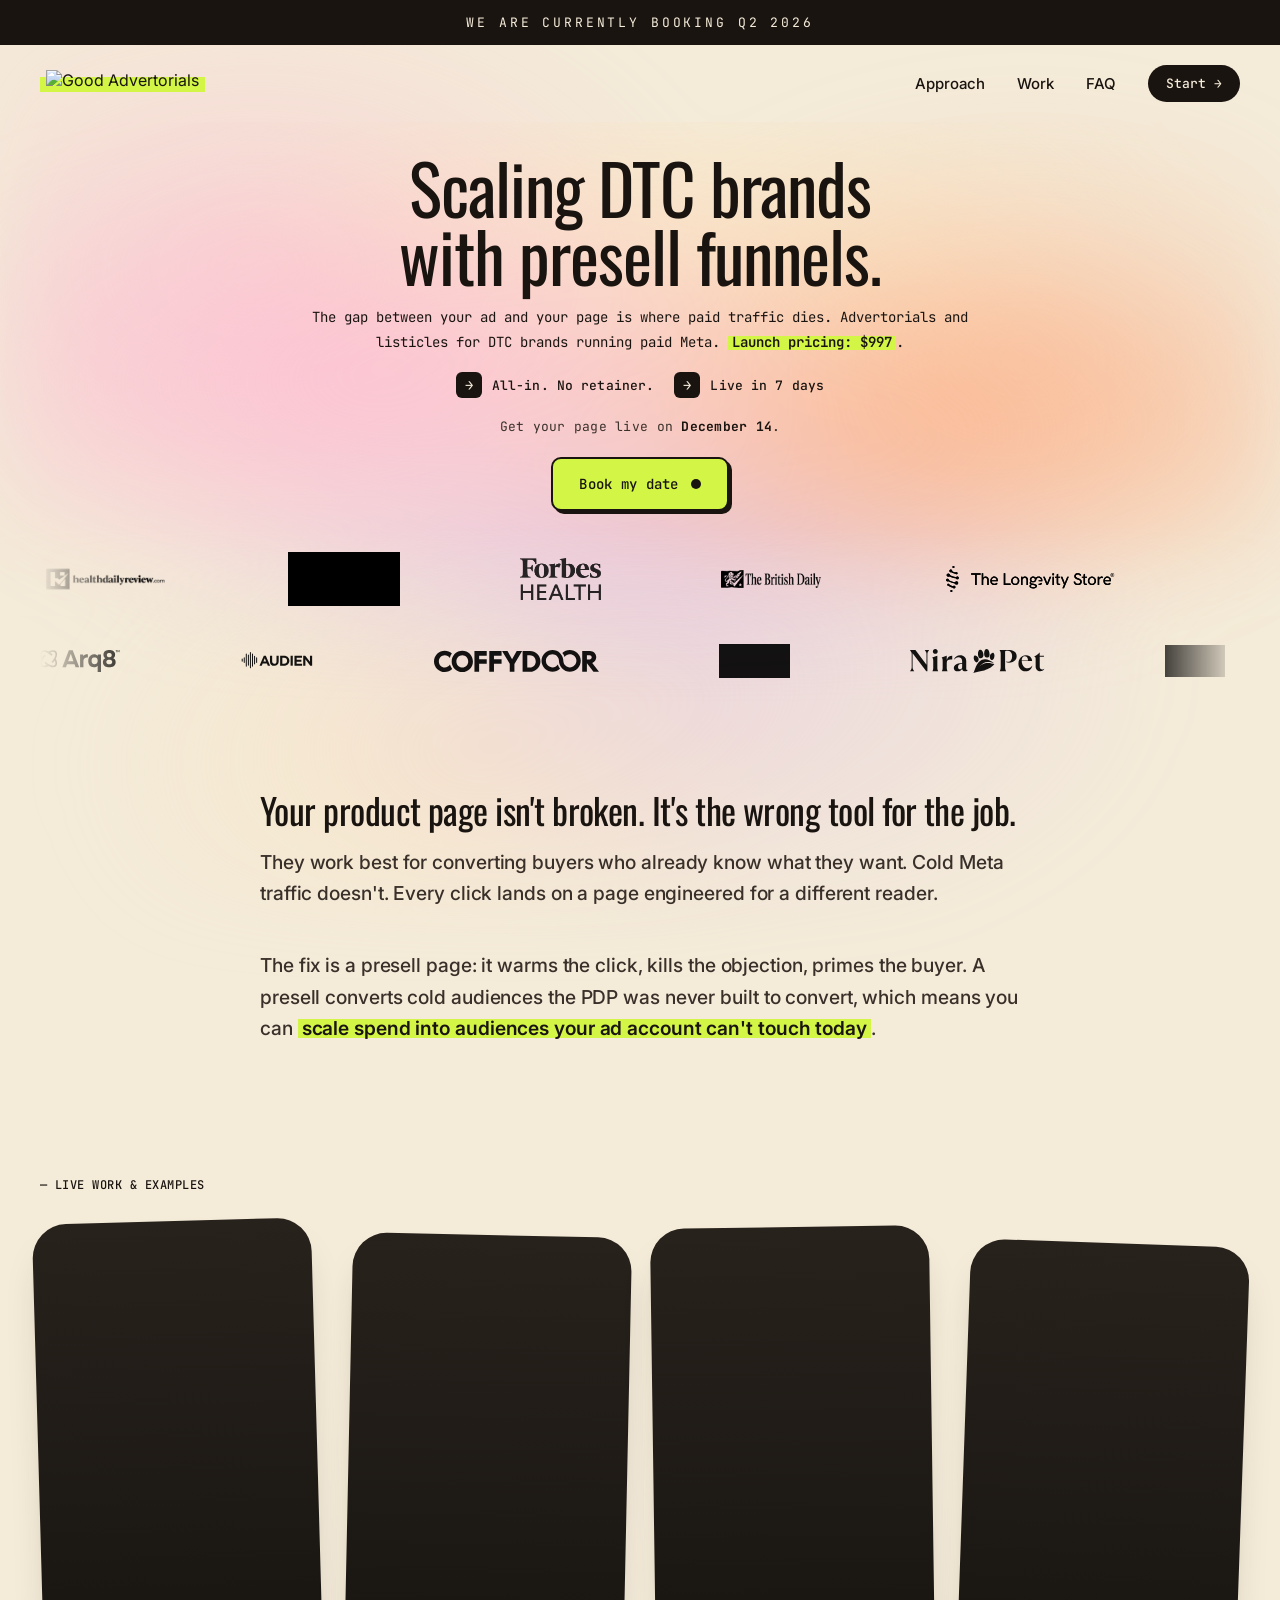
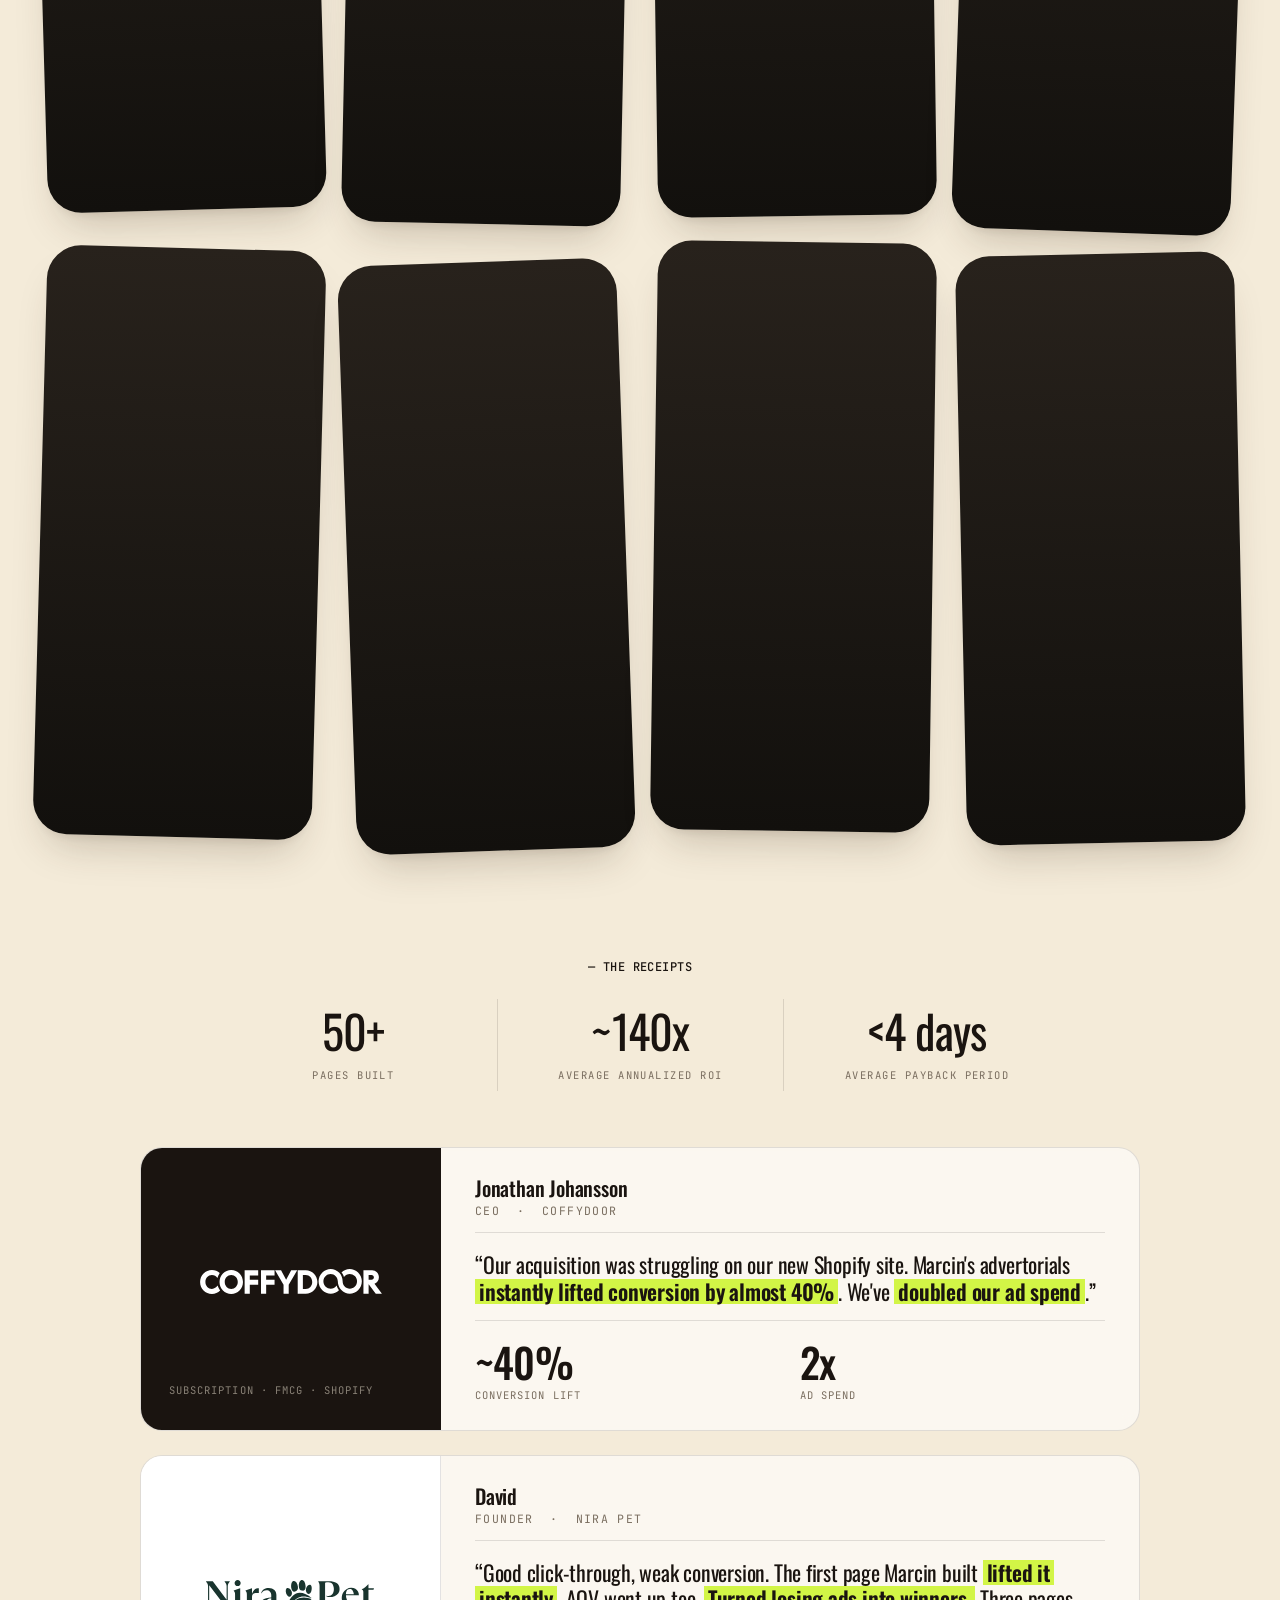
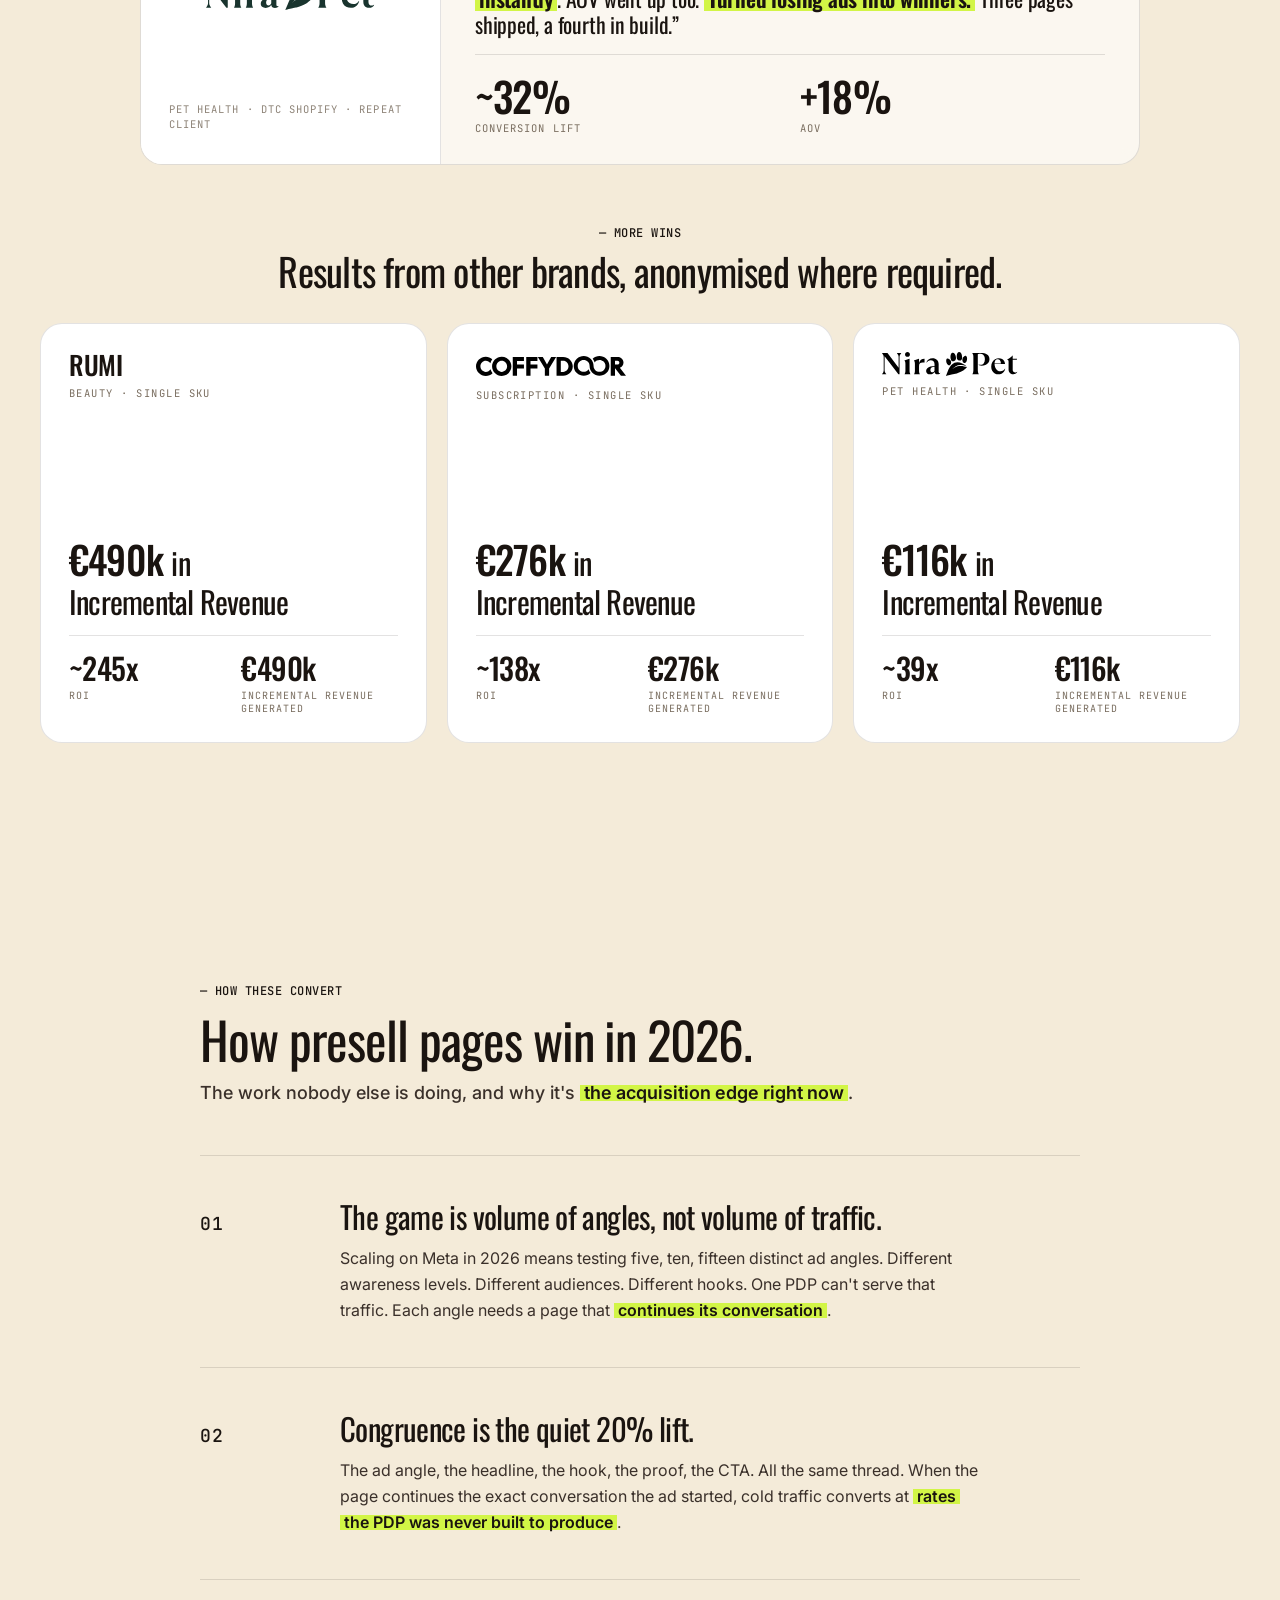
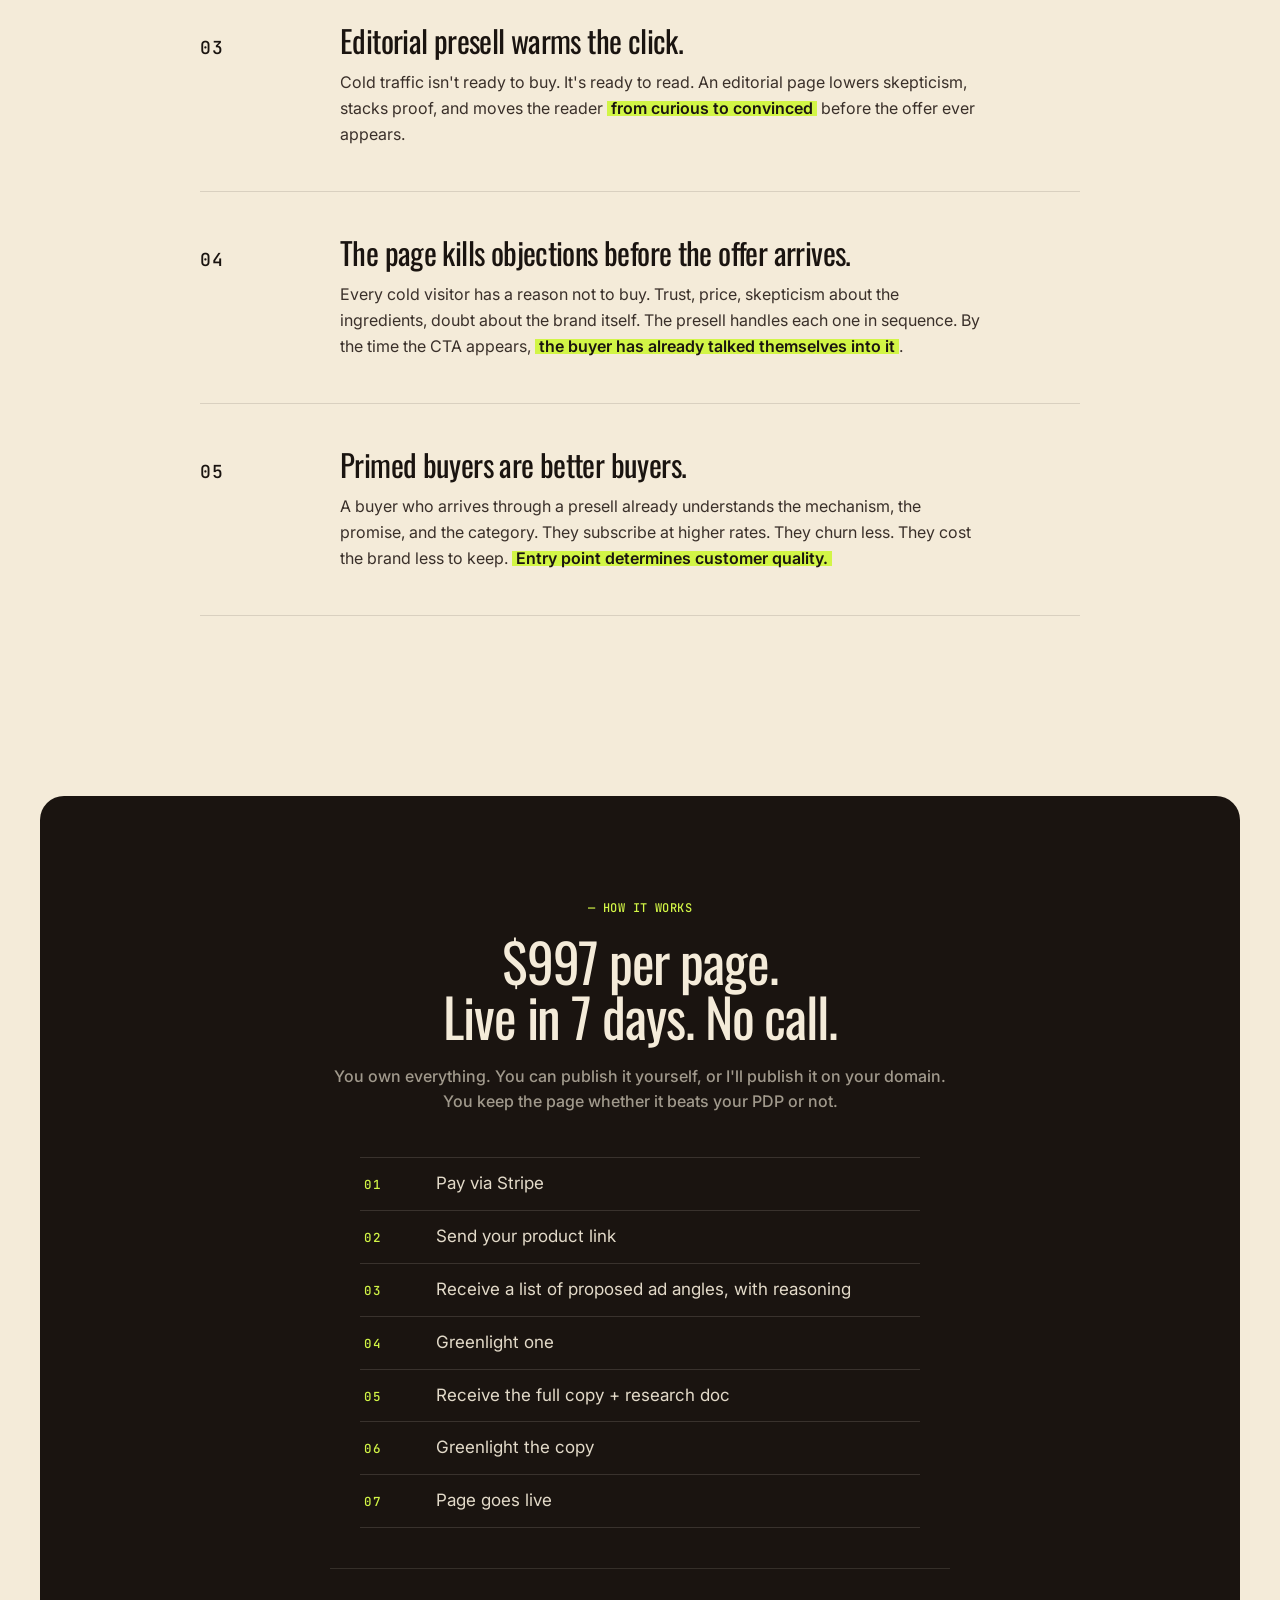
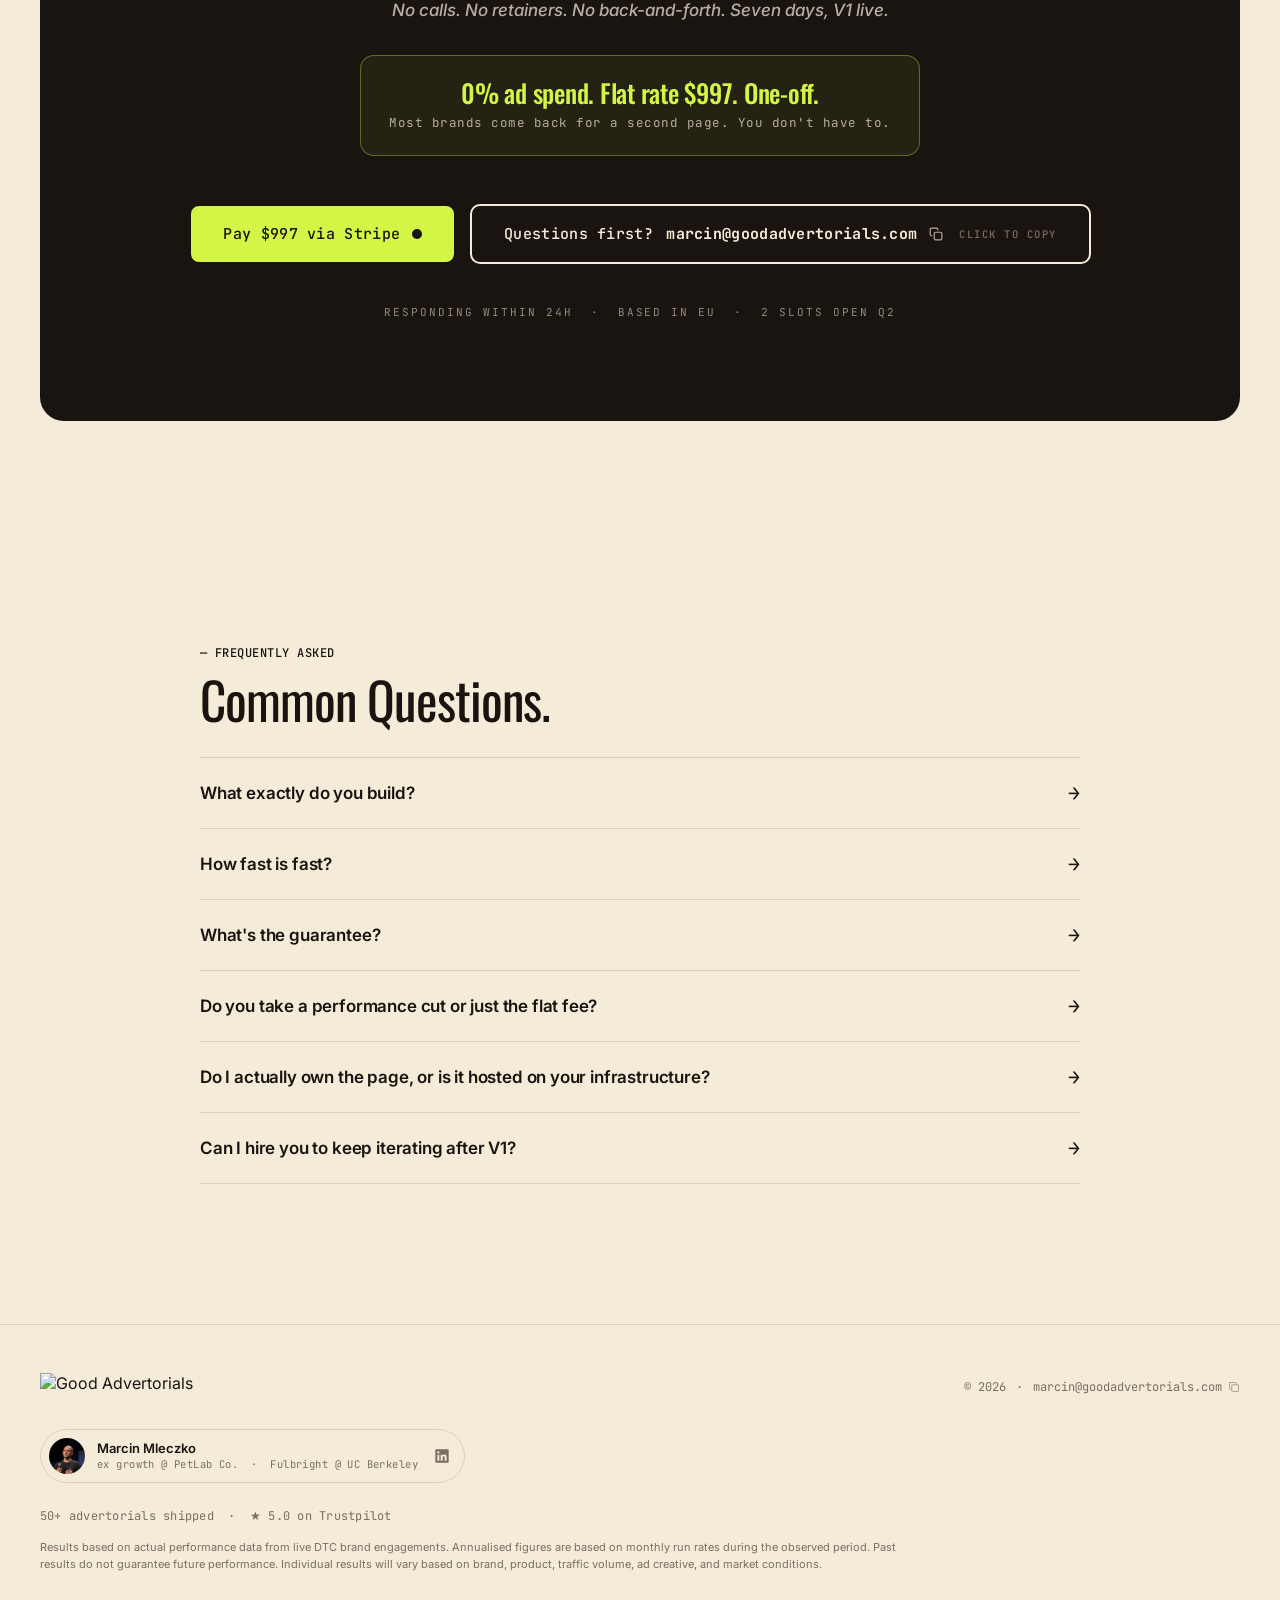
==== commit 9a0425e0: "Fix blurry logos: extract real PNGs from fake-SVG wrappers" ====
--- a/index.html
+++ b/index.html
@@ -62,19 +62,19 @@
     <div class="logos" aria-label="Brands we've worked with">
       <div class="logos__track logos__track--ltr">
         <img class="logos__logo logos__logo--img" src="assets/brand-logos/HDR.png" alt="Health Daily Review" />
-        <img class="logos__logo logos__logo--img" src="assets/brand-logos/beautydaily.svg" alt="Beauty Daily Review" />
+        <img class="logos__logo logos__logo--img" src="assets/brand-logos/beautydaily.png" alt="Beauty Daily Review" />
         <img class="logos__logo logos__logo--img" src="assets/brand-logos/forbes_health_greyscale.bb5092ed.png" alt="Forbes Health" />
         <img class="logos__logo logos__logo--img" src="assets/brand-logos/brithsdaily.png" alt="British Daily" />
         <img class="logos__logo logos__logo--img" src="assets/brand-logos/longevity.svg" alt="Longevity Store" />
         <img class="logos__logo logos__logo--img" src="assets/brand-logos/surmer.avif" alt="Surmer Label" />
         <img class="logos__logo logos__logo--img" src="assets/brand-logos/HDR.png" alt="" aria-hidden="true" />
-        <img class="logos__logo logos__logo--img" src="assets/brand-logos/beautydaily.svg" alt="" aria-hidden="true" />
+        <img class="logos__logo logos__logo--img" src="assets/brand-logos/beautydaily.png" alt="" aria-hidden="true" />
         <img class="logos__logo logos__logo--img" src="assets/brand-logos/forbes_health_greyscale.bb5092ed.png" alt="" aria-hidden="true" />
         <img class="logos__logo logos__logo--img" src="assets/brand-logos/brithsdaily.png" alt="" aria-hidden="true" />
         <img class="logos__logo logos__logo--img" src="assets/brand-logos/longevity.svg" alt="" aria-hidden="true" />
         <img class="logos__logo logos__logo--img" src="assets/brand-logos/surmer.avif" alt="" aria-hidden="true" />
         <img class="logos__logo logos__logo--img" src="assets/brand-logos/HDR.png" alt="" aria-hidden="true" />
-        <img class="logos__logo logos__logo--img" src="assets/brand-logos/beautydaily.svg" alt="" aria-hidden="true" />
+        <img class="logos__logo logos__logo--img" src="assets/brand-logos/beautydaily.png" alt="" aria-hidden="true" />
         <img class="logos__logo logos__logo--img" src="assets/brand-logos/forbes_health_greyscale.bb5092ed.png" alt="" aria-hidden="true" />
         <img class="logos__logo logos__logo--img" src="assets/brand-logos/brithsdaily.png" alt="" aria-hidden="true" />
         <img class="logos__logo logos__logo--img" src="assets/brand-logos/longevity.svg" alt="" aria-hidden="true" />
@@ -84,23 +84,23 @@
         <img class="logos__logo logos__logo--img" src="assets/brand-logos/arq8.svg" alt="Arq8" />
         <img class="logos__logo logos__logo--img" src="assets/brand-logos/Audien_logo_horizontal_midnight-haze_1.svg" alt="Audien" />
         <img class="logos__logo logos__logo--img" src="assets/brand-logos/Coffydoor_Logotype_1_62ec4a29-ff7e-42ee-b878-a5a220ea1875.svg" alt="Coffydoor" />
-        <img class="logos__logo logos__logo--img" src="assets/brand-logos/zstick.svg" alt="Z-Stick" />
+        <img class="logos__logo logos__logo--img" src="assets/brand-logos/zstick.png" alt="Z-Stick" />
         <img class="logos__logo logos__logo--img" src="assets/brand-logos/header-logo.svg" alt="Nira Pet" />
-        <img class="logos__logo logos__logo--img" src="assets/brand-logos/umi.svg" alt="Umi" />
+        <img class="logos__logo logos__logo--img" src="assets/brand-logos/umi.png" alt="Umi" />
         <img class="logos__logo logos__logo--img" src="assets/brand-logos/caddy.svg" alt="Caddy Splash" />
         <img class="logos__logo logos__logo--img" src="assets/brand-logos/arq8.svg" alt="" aria-hidden="true" />
         <img class="logos__logo logos__logo--img" src="assets/brand-logos/Audien_logo_horizontal_midnight-haze_1.svg" alt="" aria-hidden="true" />
         <img class="logos__logo logos__logo--img" src="assets/brand-logos/Coffydoor_Logotype_1_62ec4a29-ff7e-42ee-b878-a5a220ea1875.svg" alt="" aria-hidden="true" />
-        <img class="logos__logo logos__logo--img" src="assets/brand-logos/zstick.svg" alt="" aria-hidden="true" />
+        <img class="logos__logo logos__logo--img" src="assets/brand-logos/zstick.png" alt="" aria-hidden="true" />
         <img class="logos__logo logos__logo--img" src="assets/brand-logos/header-logo.svg" alt="" aria-hidden="true" />
-        <img class="logos__logo logos__logo--img" src="assets/brand-logos/umi.svg" alt="" aria-hidden="true" />
+        <img class="logos__logo logos__logo--img" src="assets/brand-logos/umi.png" alt="" aria-hidden="true" />
         <img class="logos__logo logos__logo--img" src="assets/brand-logos/caddy.svg" alt="" aria-hidden="true" />
         <img class="logos__logo logos__logo--img" src="assets/brand-logos/arq8.svg" alt="" aria-hidden="true" />
         <img class="logos__logo logos__logo--img" src="assets/brand-logos/Audien_logo_horizontal_midnight-haze_1.svg" alt="" aria-hidden="true" />
         <img class="logos__logo logos__logo--img" src="assets/brand-logos/Coffydoor_Logotype_1_62ec4a29-ff7e-42ee-b878-a5a220ea1875.svg" alt="" aria-hidden="true" />
-        <img class="logos__logo logos__logo--img" src="assets/brand-logos/zstick.svg" alt="" aria-hidden="true" />
+        <img class="logos__logo logos__logo--img" src="assets/brand-logos/zstick.png" alt="" aria-hidden="true" />
         <img class="logos__logo logos__logo--img" src="assets/brand-logos/header-logo.svg" alt="" aria-hidden="true" />
-        <img class="logos__logo logos__logo--img" src="assets/brand-logos/umi.svg" alt="" aria-hidden="true" />
+        <img class="logos__logo logos__logo--img" src="assets/brand-logos/umi.png" alt="" aria-hidden="true" />
         <img class="logos__logo logos__logo--img" src="assets/brand-logos/caddy.svg" alt="" aria-hidden="true" />
       </div>
     </div>
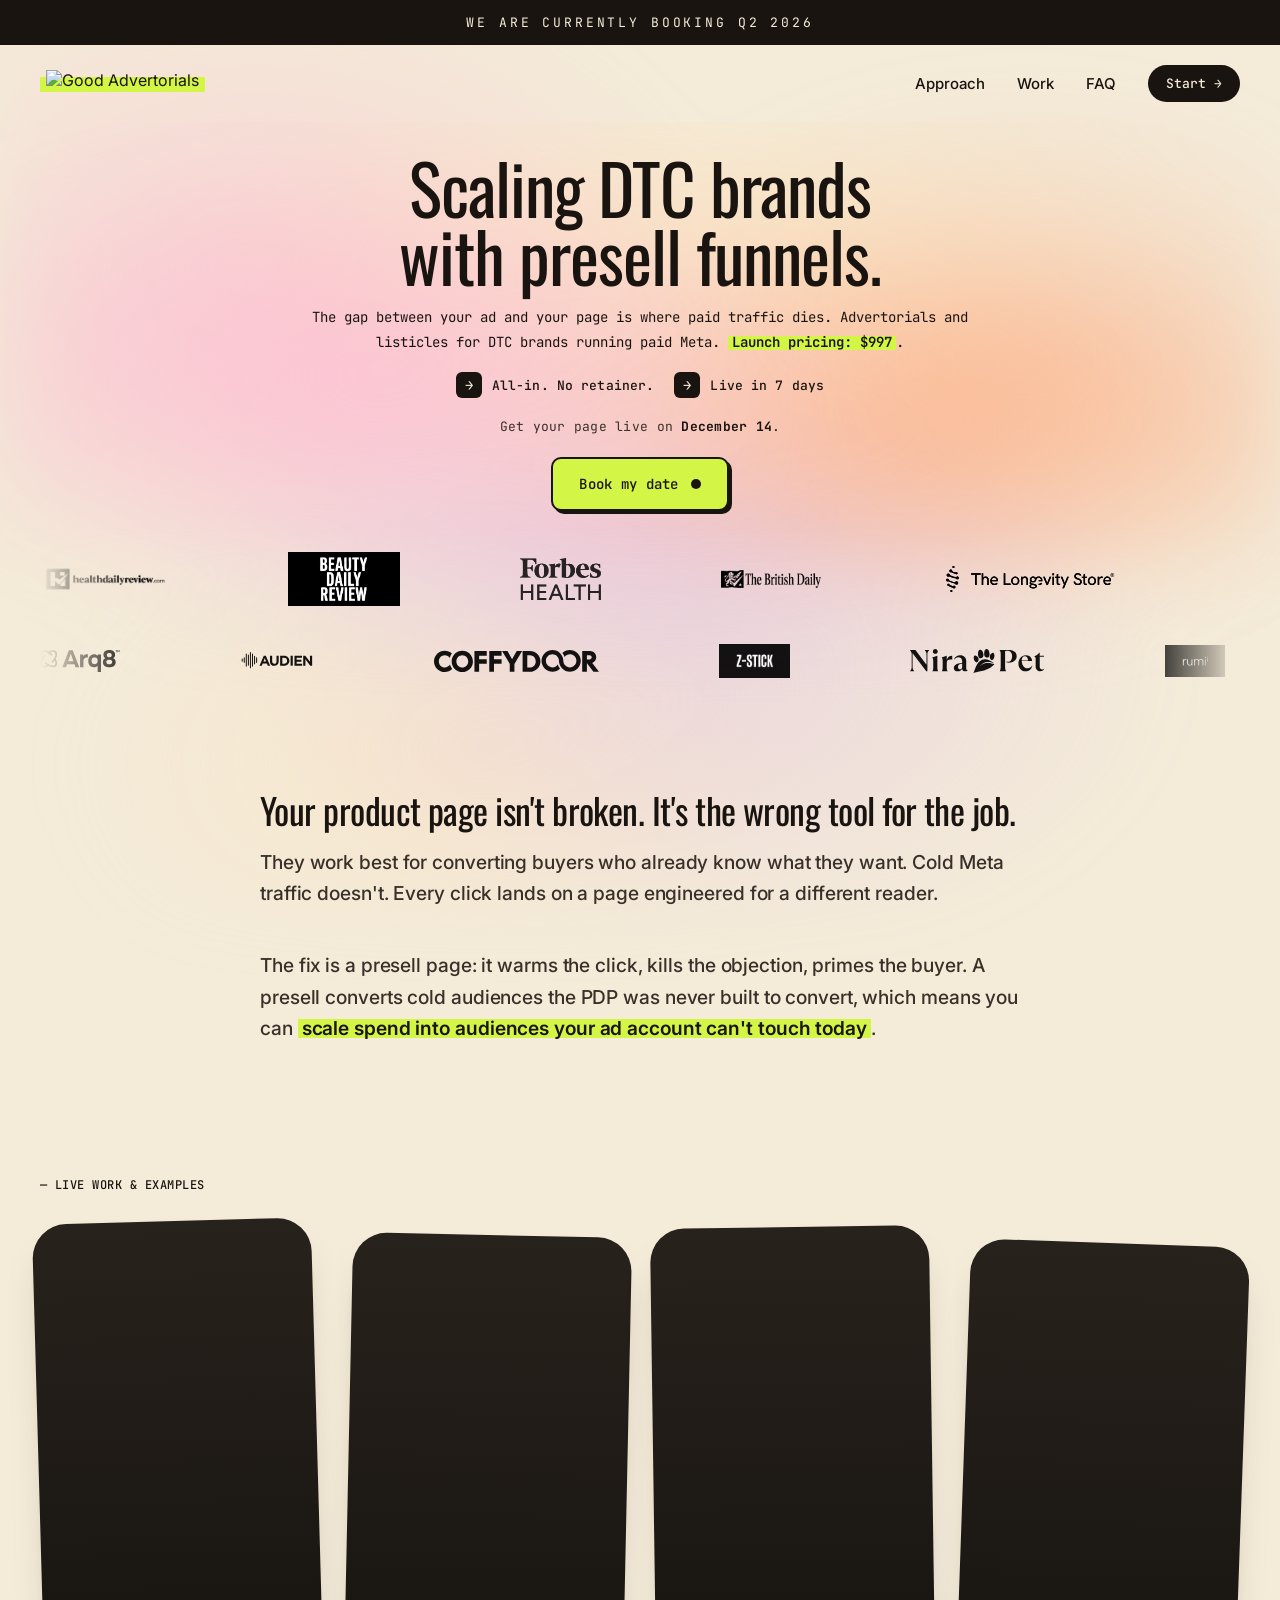
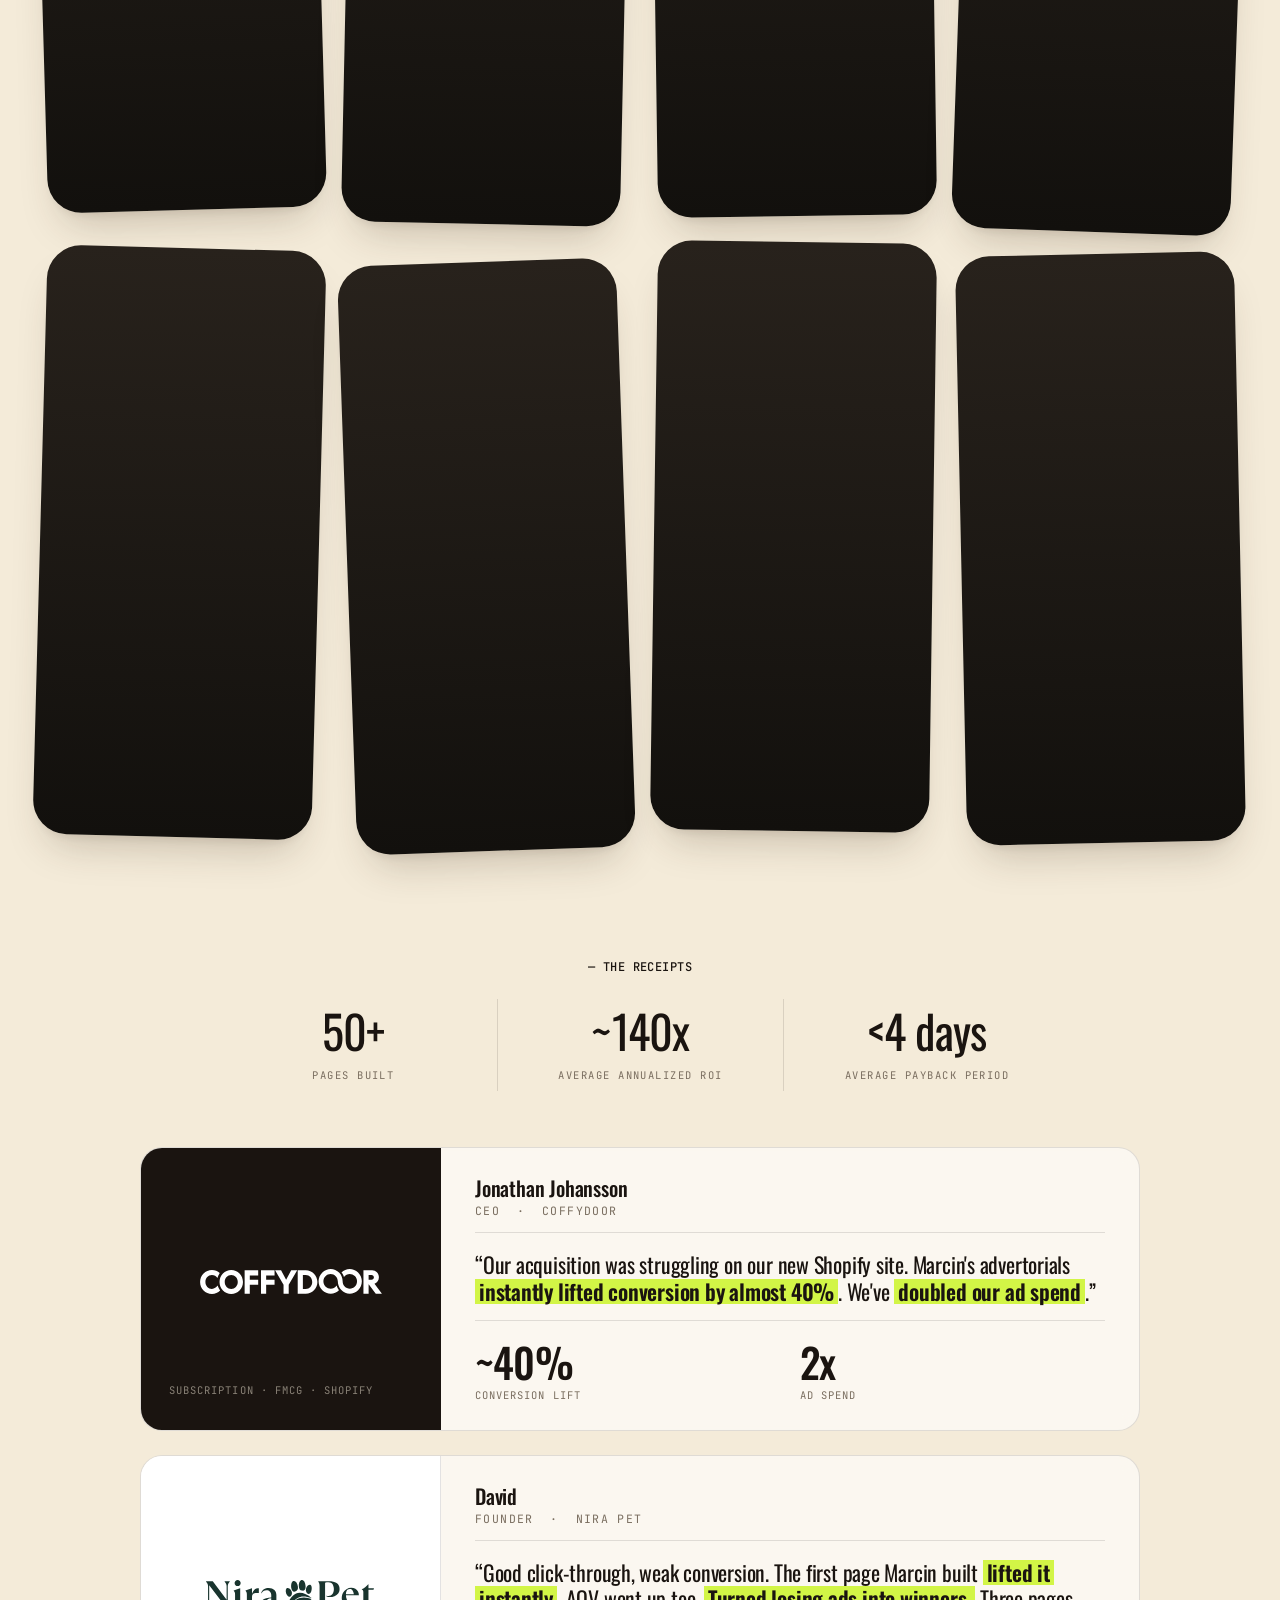
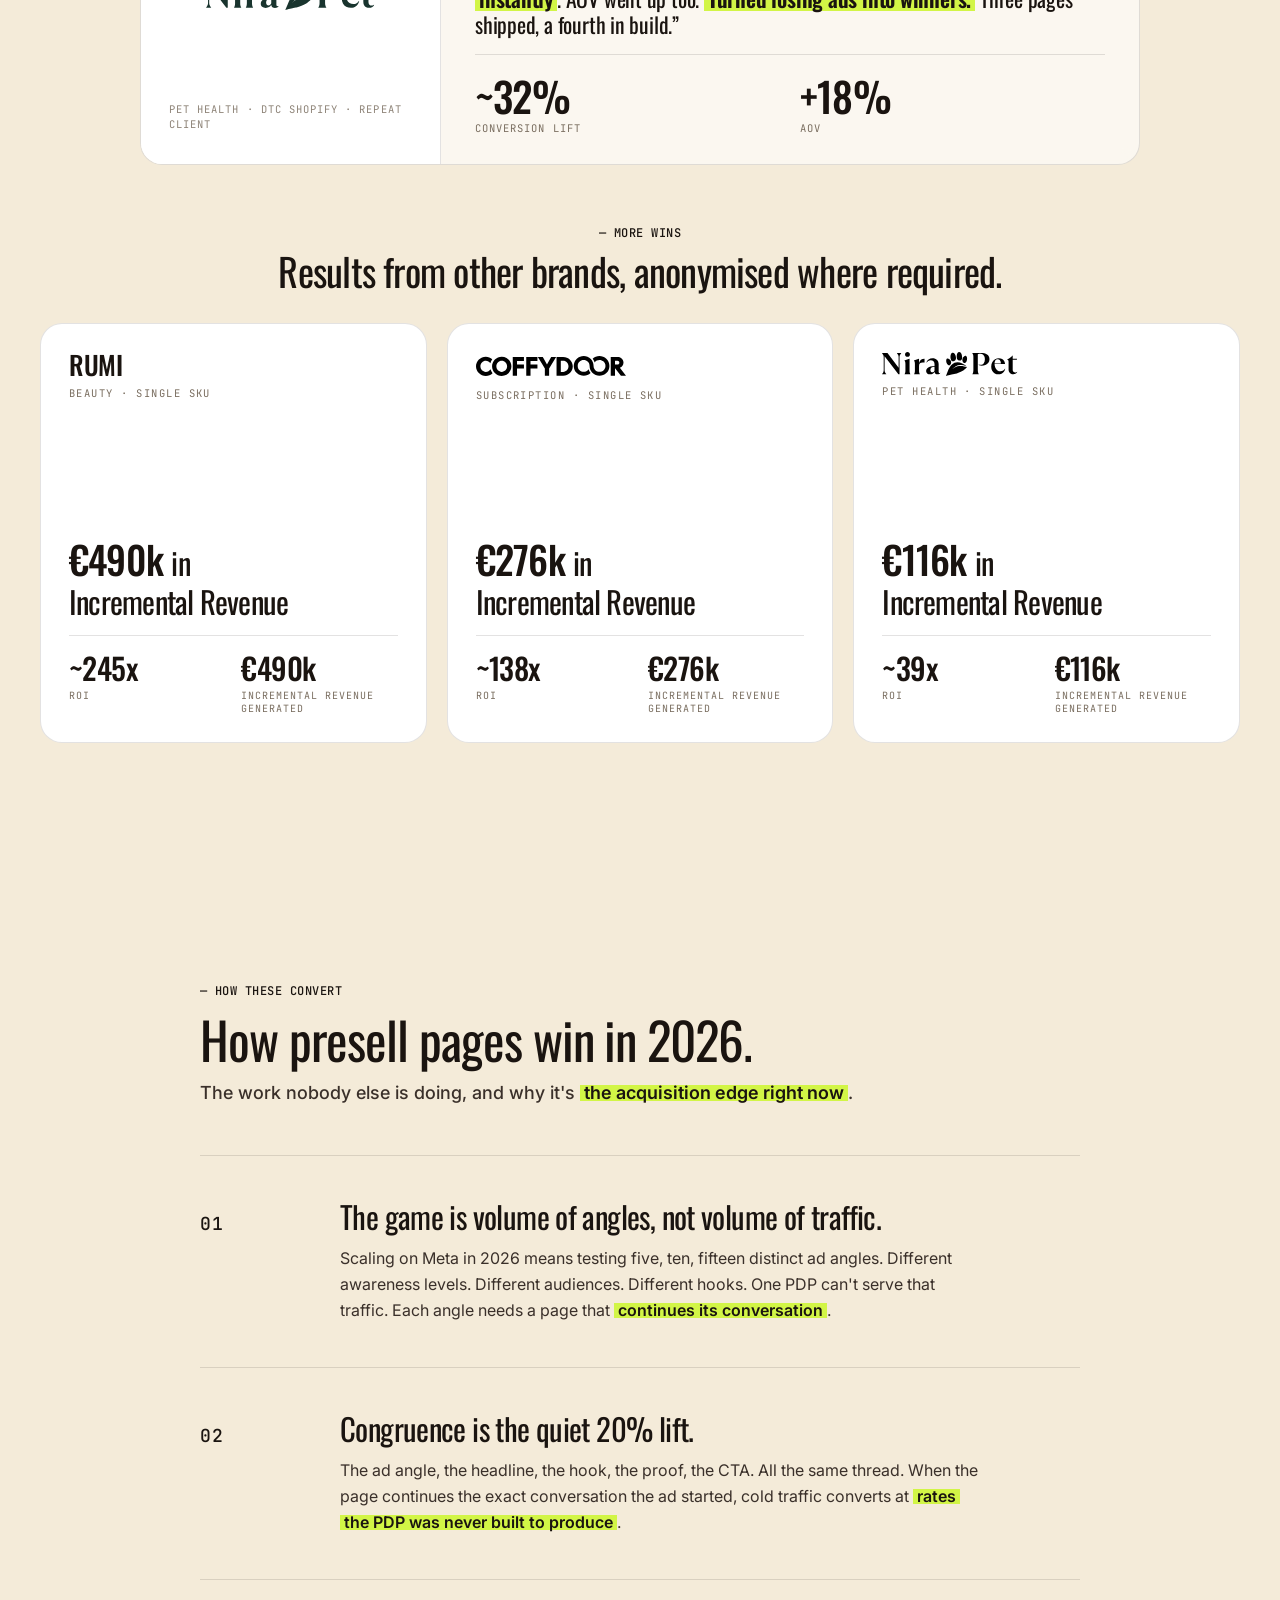
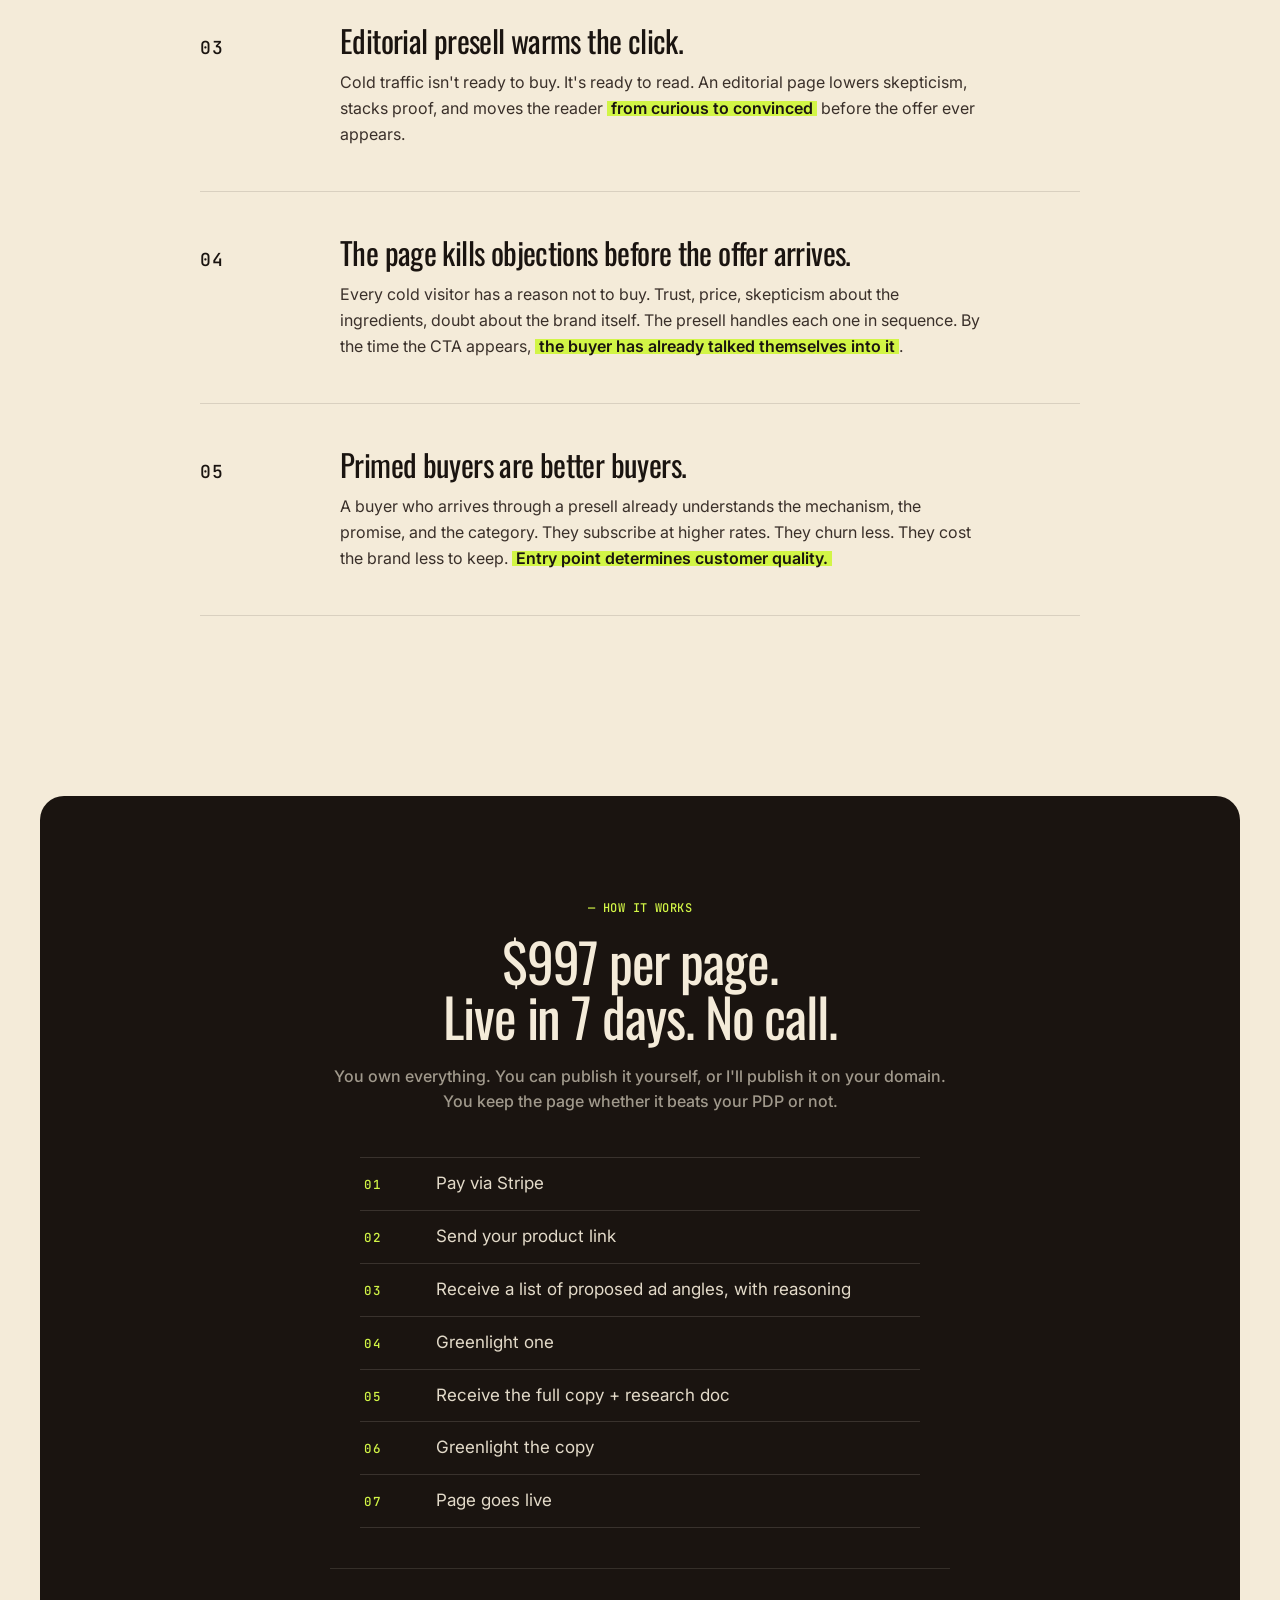
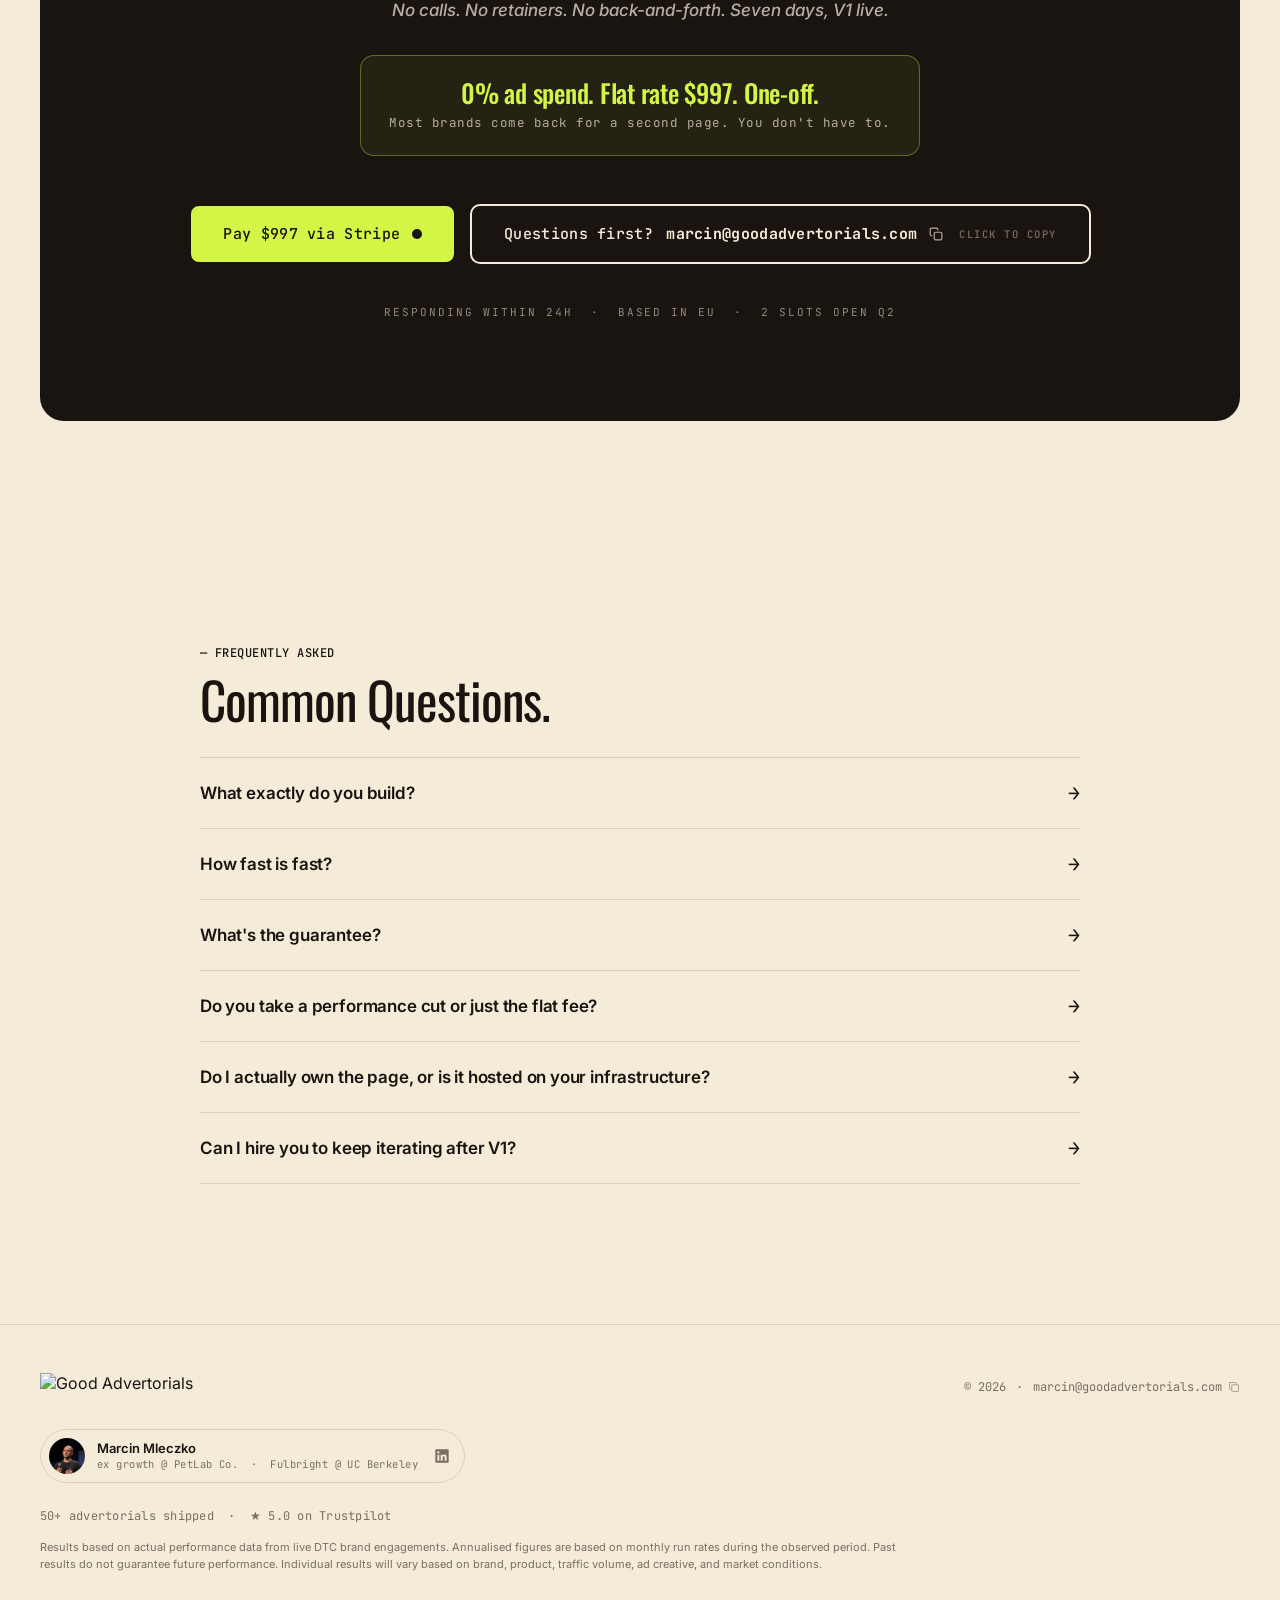
==== commit 172edd60: "Use mix-blend-mode:multiply for PNG logos with white backgrounds" ====
--- a/index.html
+++ b/index.html
@@ -13,7 +13,7 @@
   <meta property="og:title" content="Good Advertorials - Presell pages that beat your control" />
   <meta property="og:description" content="Presell pages, advertorials, and listicles for DTC brands. Built to beat your control page, or you don't pay." />
   <meta property="og:image" content="assets/favicon.svg" />
-  <link rel="stylesheet" href="styles.css?v=92" />
+  <link rel="stylesheet" href="styles.css?v=93" />
 </head>
 <body>
   <!-- ANNOUNCEMENT BAR -->
--- a/styles.css
+++ b/styles.css
@@ -383,6 +383,13 @@
 .logos__logo--img[src*="zstick"]        { height: 34px; }
 .logos__logo--img[src*="caddy"]         { height: 44px; }
 .logos__track--rtl .logos__logo--img { opacity: 0.92; }
+/* Extracted PNGs have opaque white backgrounds — use multiply instead of brightness(0) */
+.logos__logo--img[src*="beautydaily"],
+.logos__logo--img[src*="umi"],
+.logos__logo--img[src*="zstick"] {
+  filter: none;
+  mix-blend-mode: multiply;
+}
 .logos__logo:hover { opacity: 1; }
 @keyframes logosScroll {
   from { transform: translate3d(0, 0, 0); }
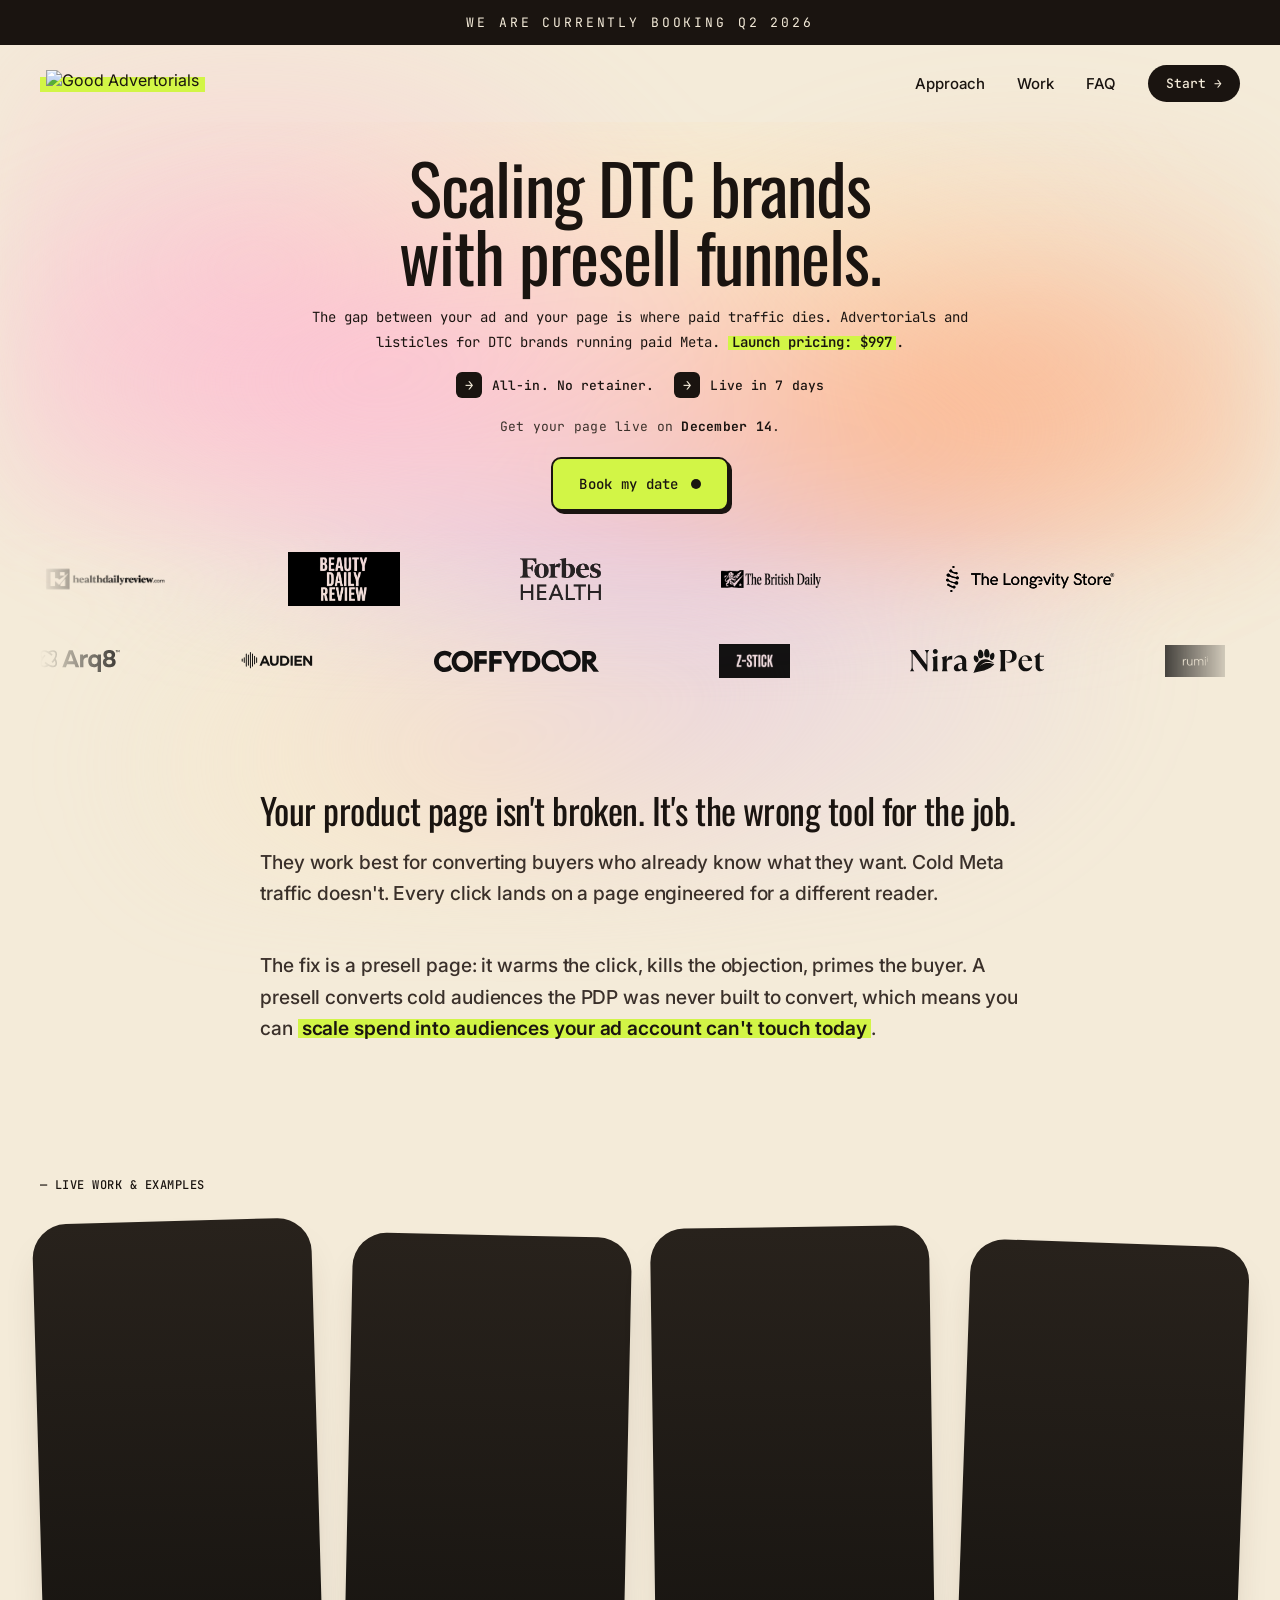
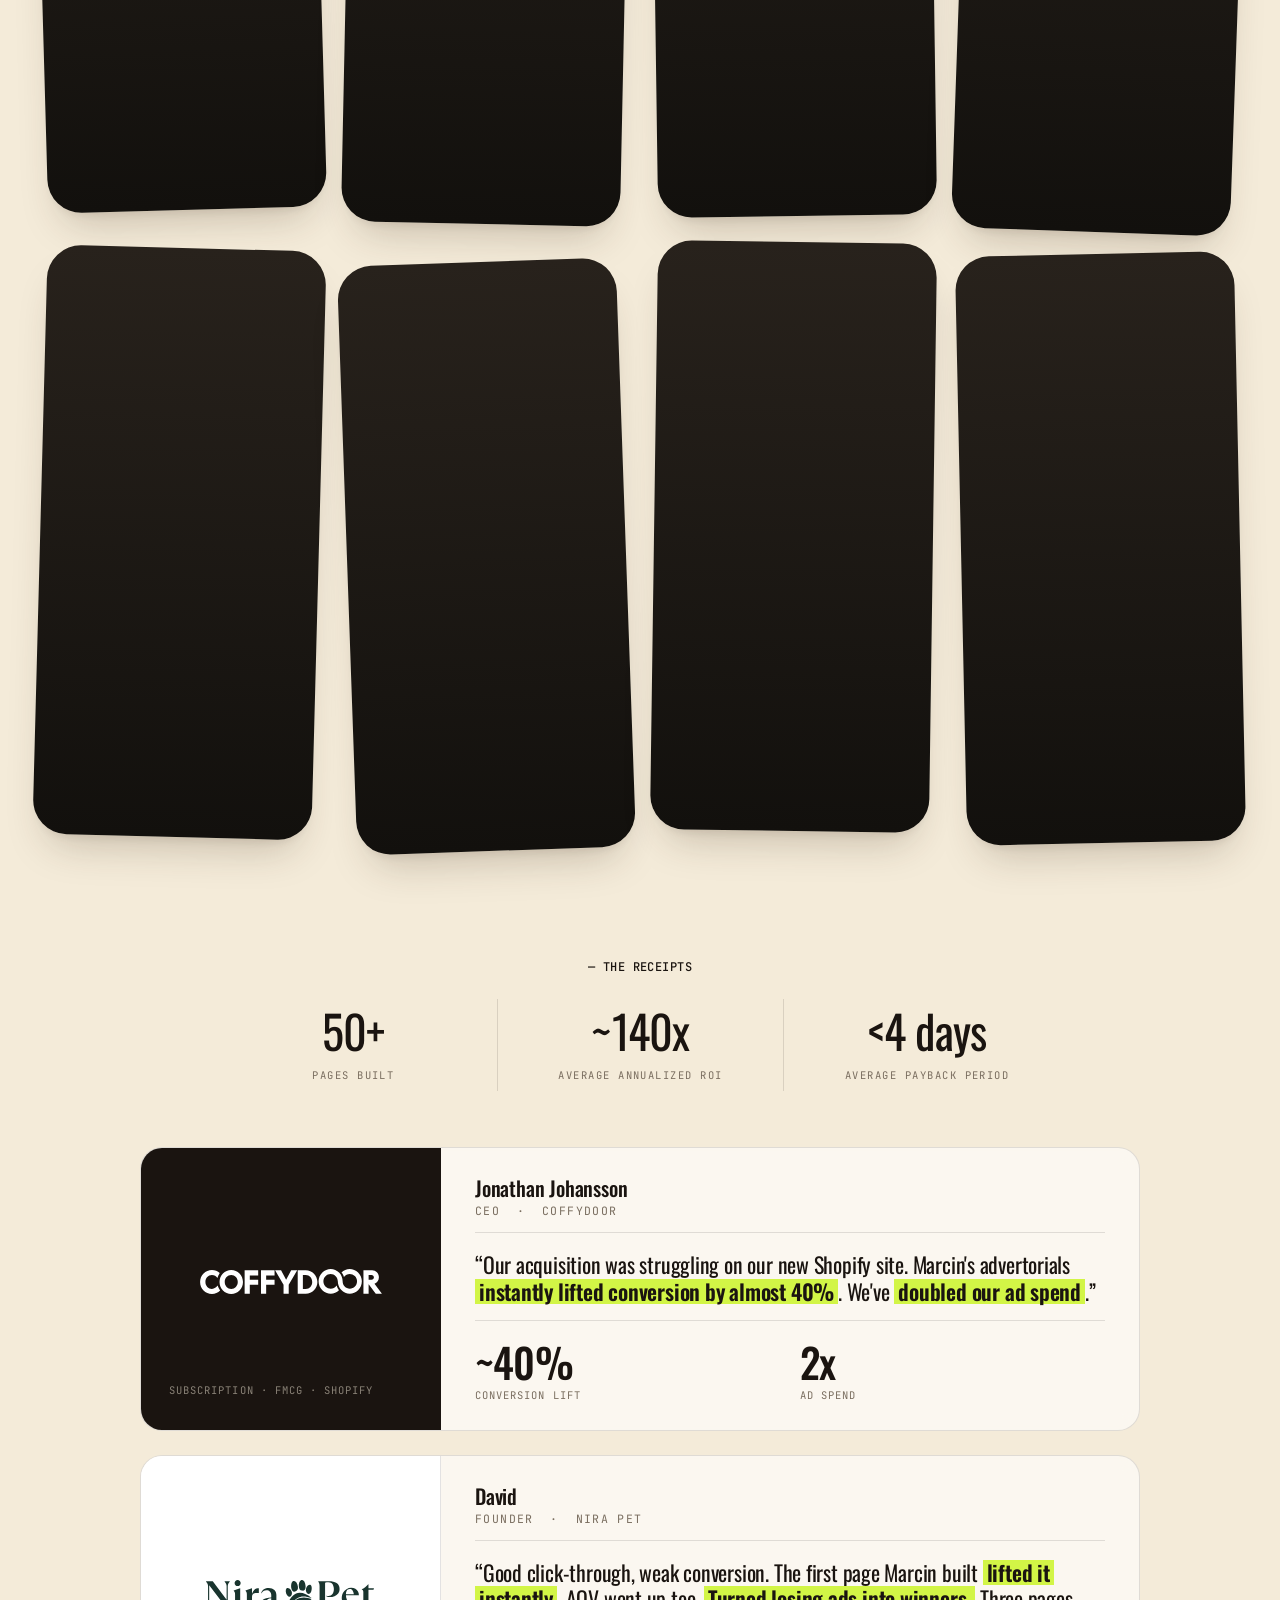
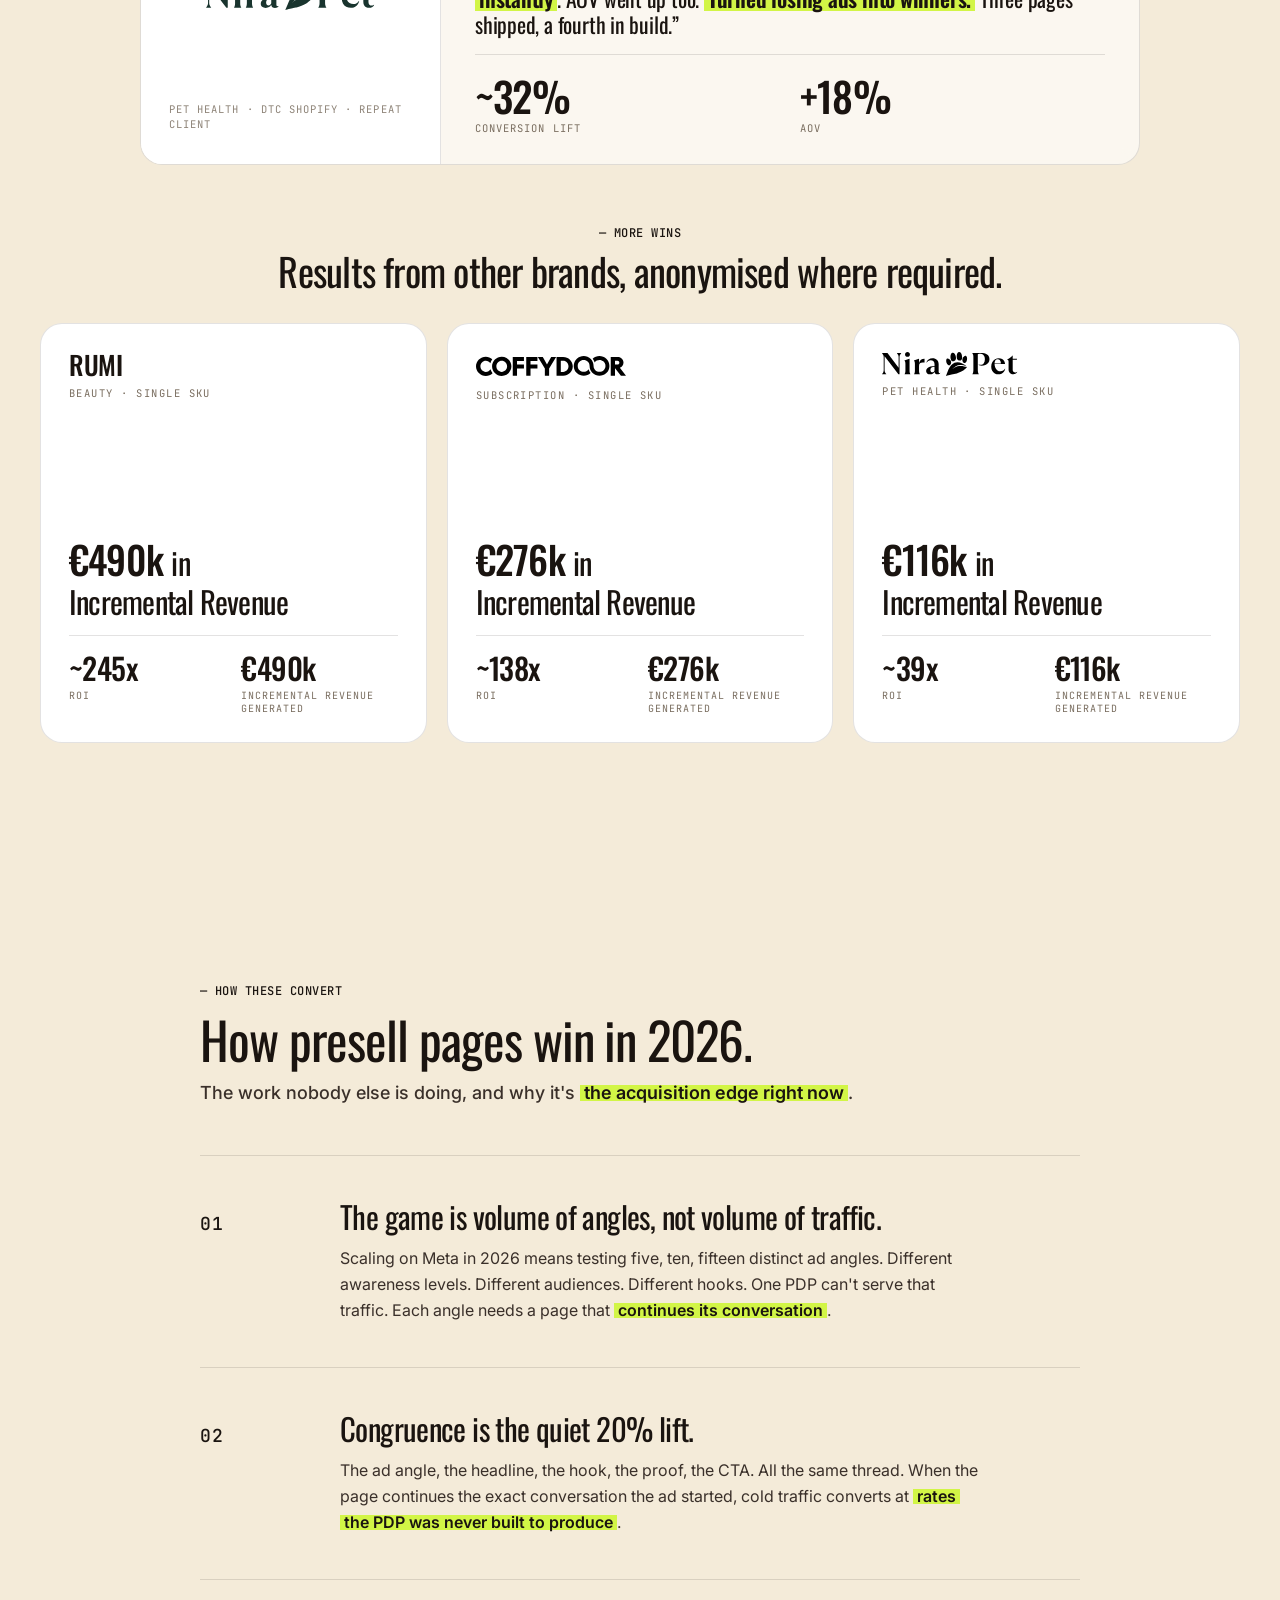
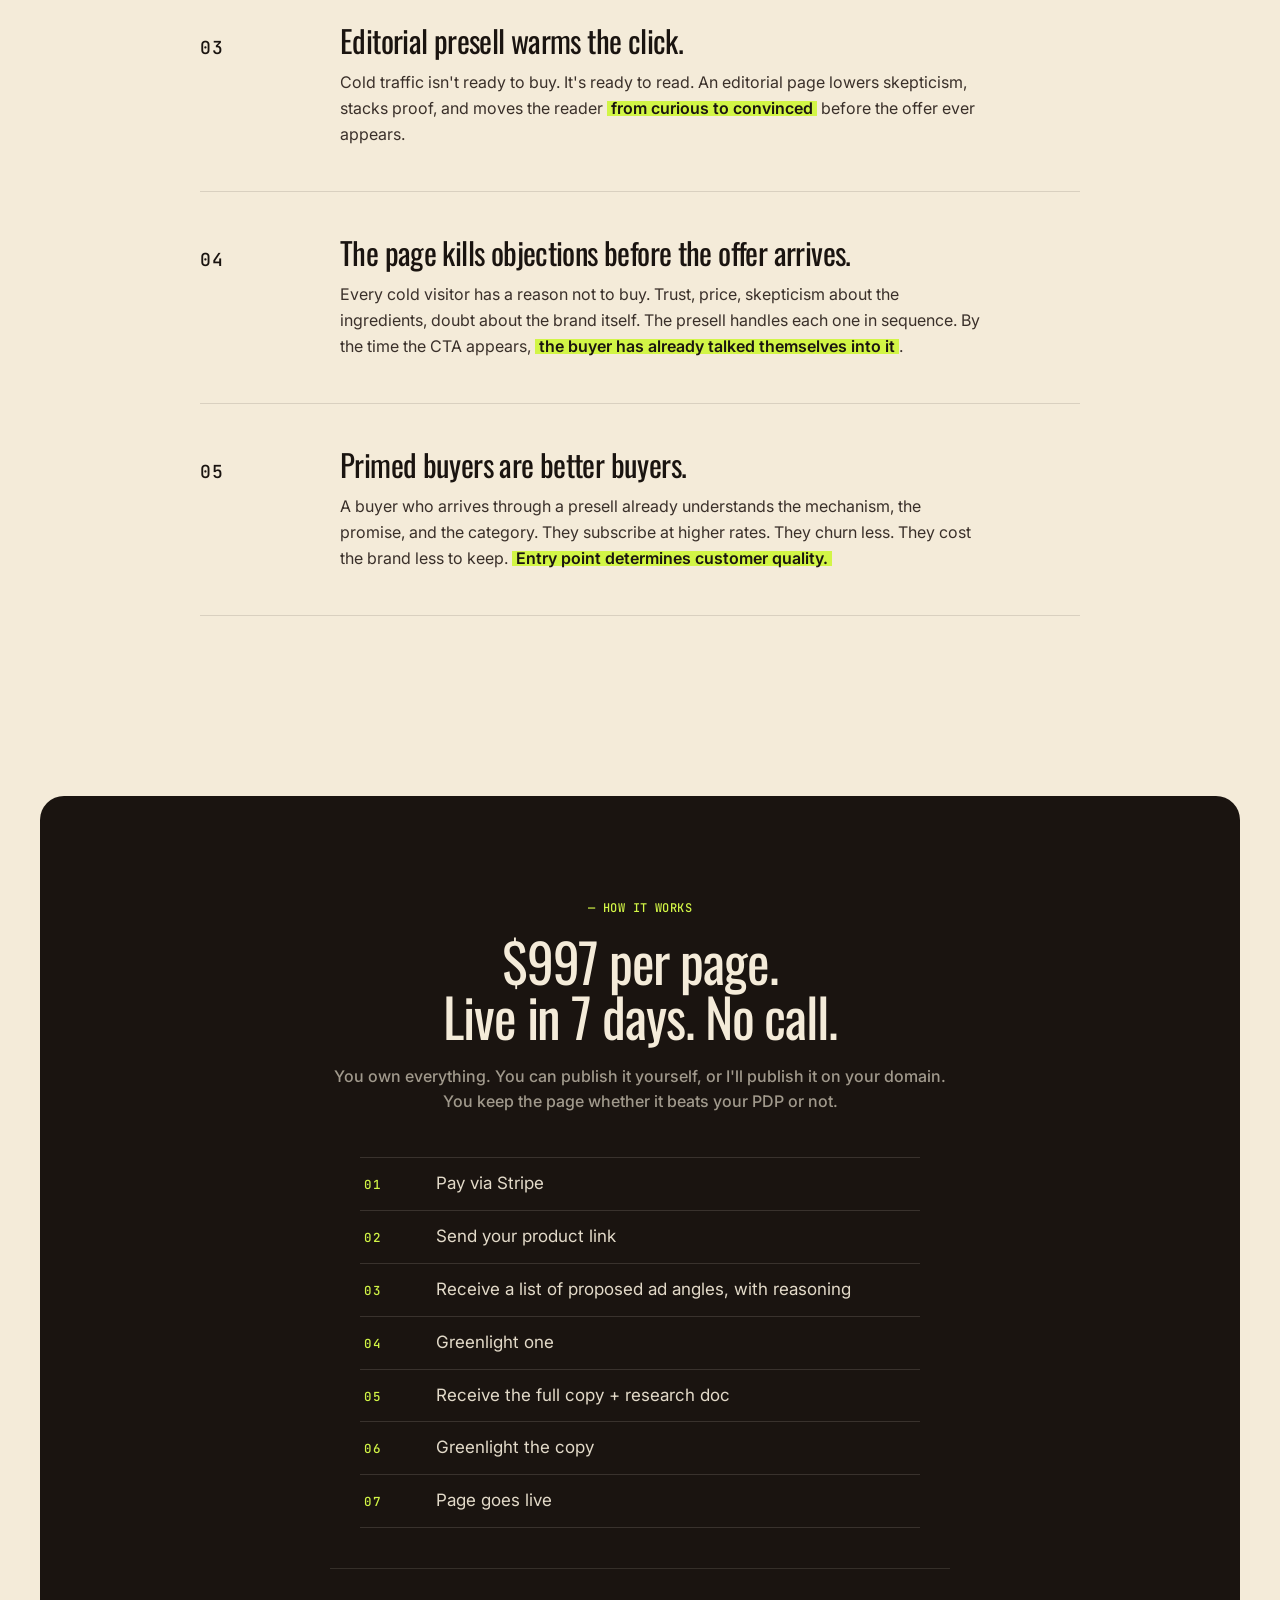
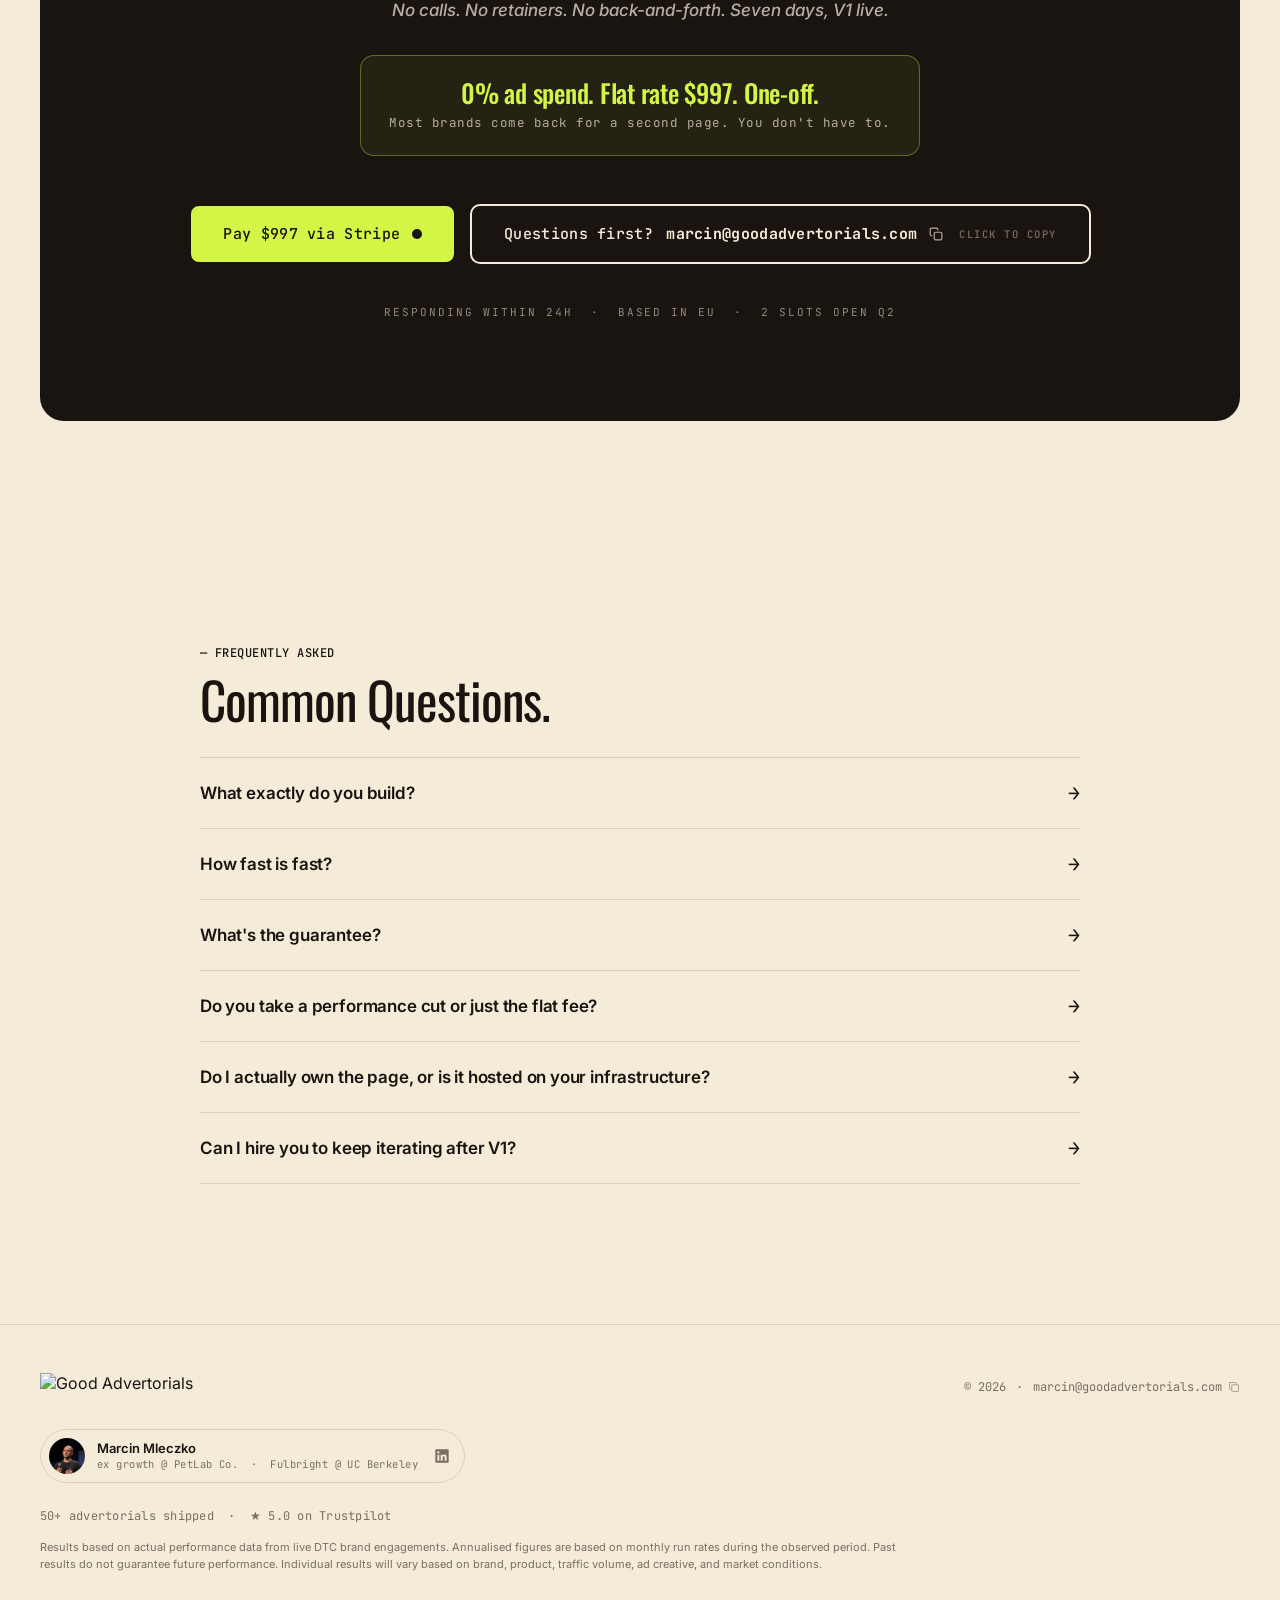
==== commit 34361749: "Convert Beauty Daily/Umi/Z-Stick PNGs to black-on-transparent" ====
--- a/index.html
+++ b/index.html
@@ -13,7 +13,7 @@
   <meta property="og:title" content="Good Advertorials - Presell pages that beat your control" />
   <meta property="og:description" content="Presell pages, advertorials, and listicles for DTC brands. Built to beat your control page, or you don't pay." />
   <meta property="og:image" content="assets/favicon.svg" />
-  <link rel="stylesheet" href="styles.css?v=93" />
+  <link rel="stylesheet" href="styles.css?v=94" />
 </head>
 <body>
   <!-- ANNOUNCEMENT BAR -->
--- a/styles.css
+++ b/styles.css
@@ -383,13 +383,6 @@
 .logos__logo--img[src*="zstick"]        { height: 34px; }
 .logos__logo--img[src*="caddy"]         { height: 44px; }
 .logos__track--rtl .logos__logo--img { opacity: 0.92; }
-/* Extracted PNGs have opaque white backgrounds — use multiply instead of brightness(0) */
-.logos__logo--img[src*="beautydaily"],
-.logos__logo--img[src*="umi"],
-.logos__logo--img[src*="zstick"] {
-  filter: none;
-  mix-blend-mode: multiply;
-}
 .logos__logo:hover { opacity: 1; }
 @keyframes logosScroll {
   from { transform: translate3d(0, 0, 0); }
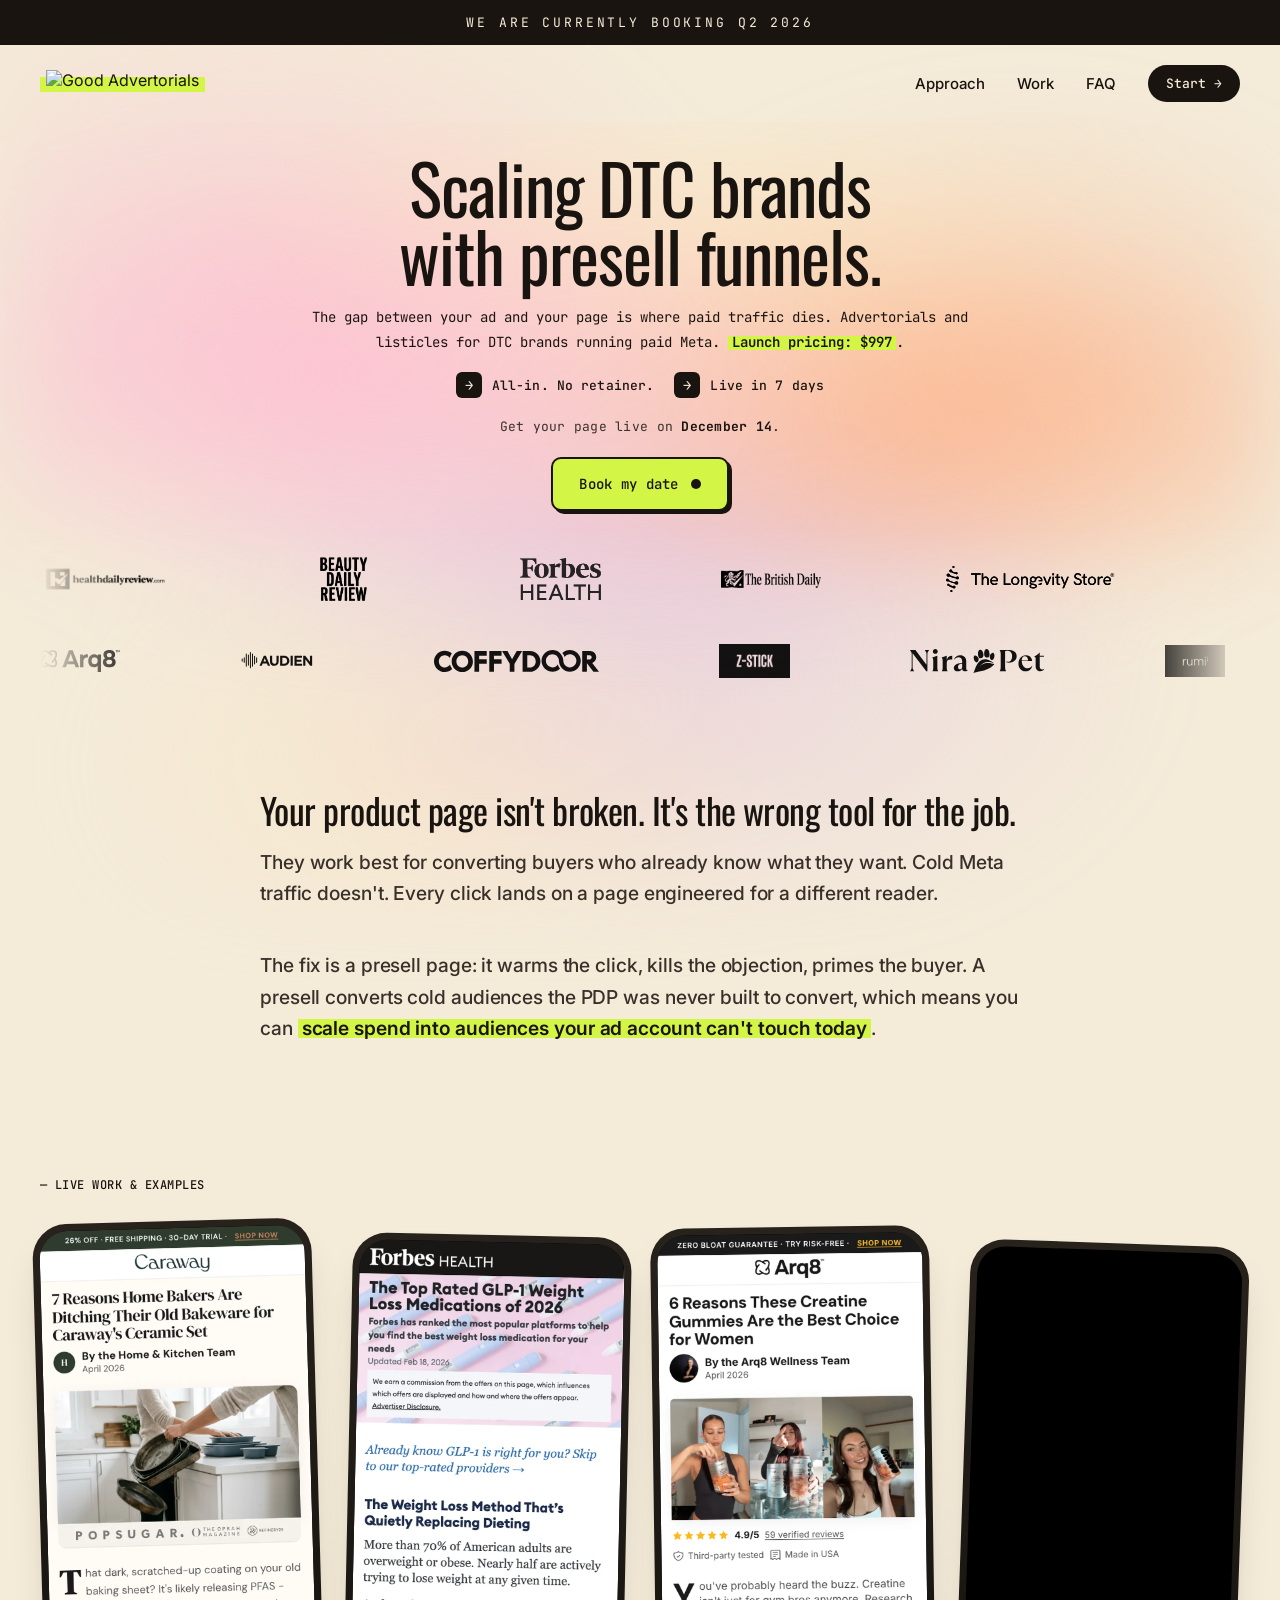
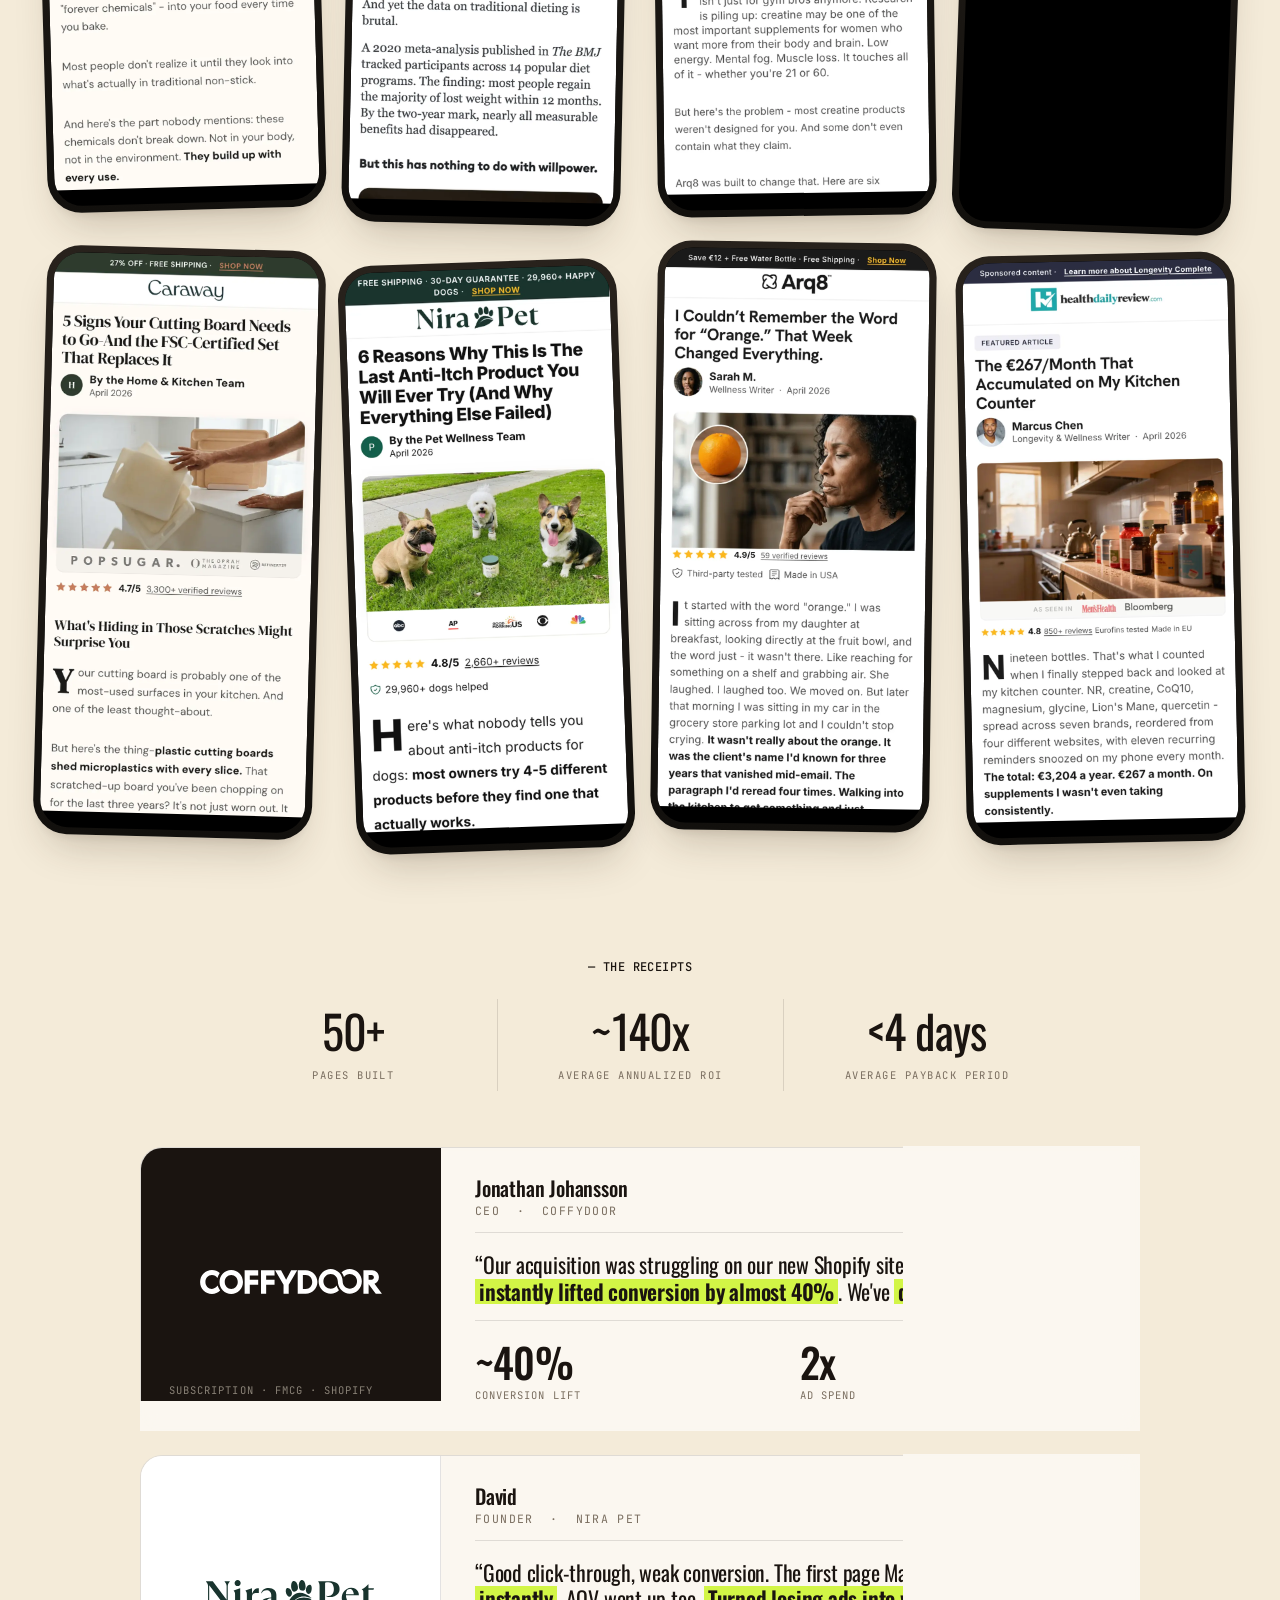
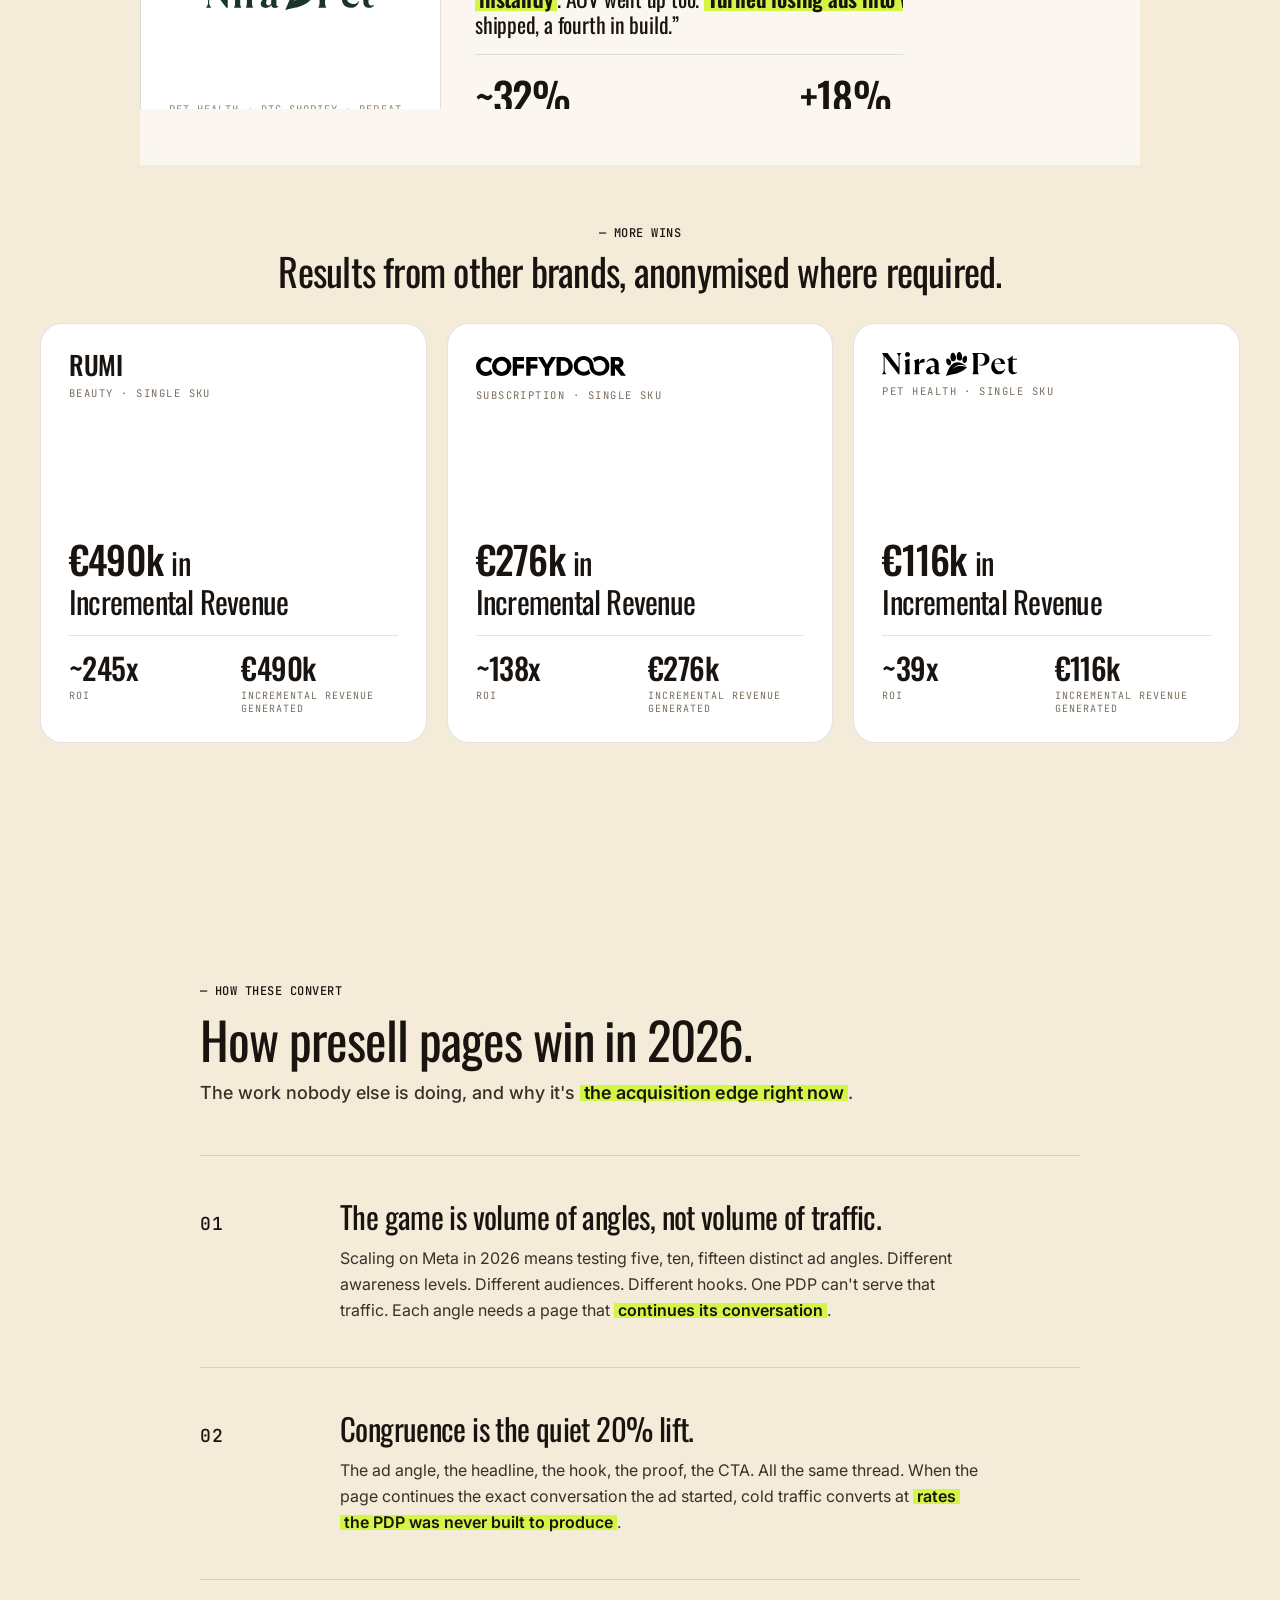
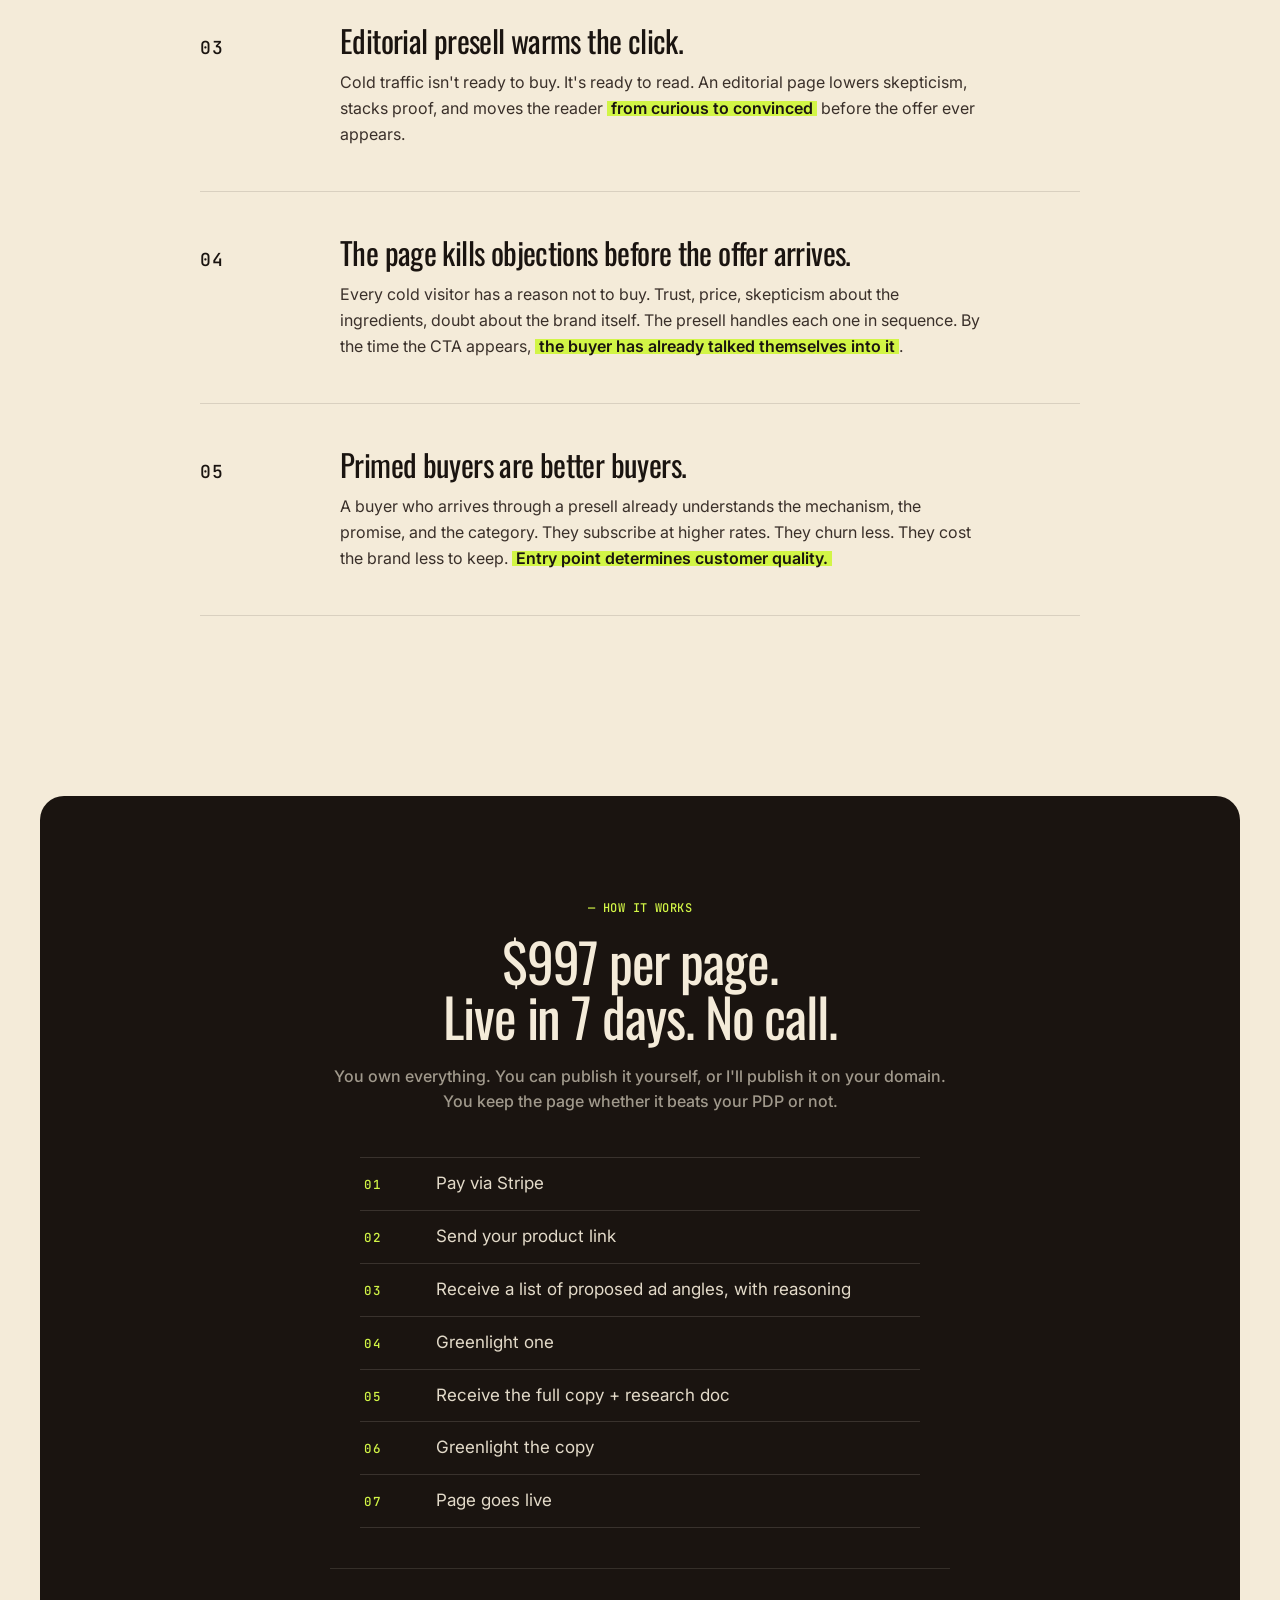
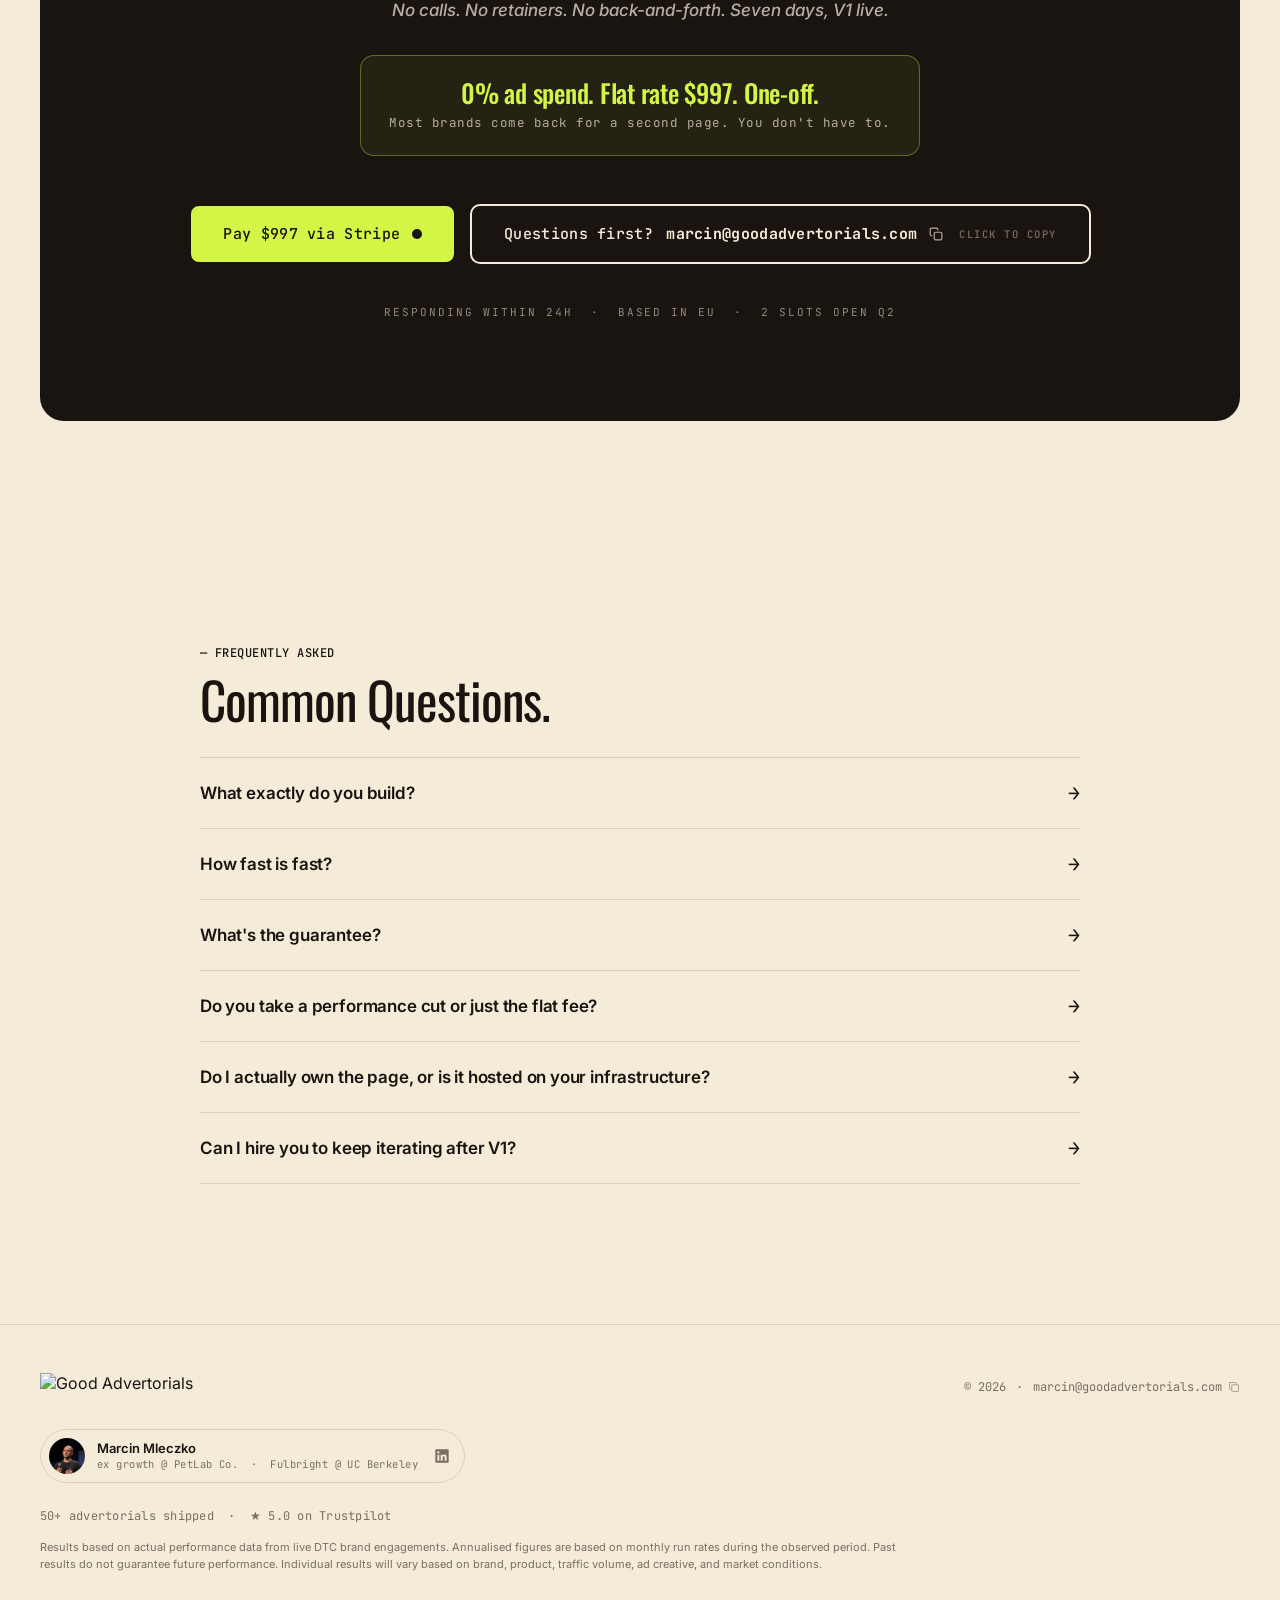
==== commit 73c3de33: "Invert Beauty Daily Review logo (white text on black → black on transparent)" ====
--- a/index.html
+++ b/index.html
@@ -13,7 +13,7 @@
   <meta property="og:title" content="Good Advertorials - Presell pages that beat your control" />
   <meta property="og:description" content="Presell pages, advertorials, and listicles for DTC brands. Built to beat your control page, or you don't pay." />
   <meta property="og:image" content="assets/favicon.svg" />
-  <link rel="stylesheet" href="styles.css?v=94" />
+  <link rel="stylesheet" href="styles.css?v=95" />
 </head>
 <body>
   <!-- ANNOUNCEMENT BAR -->
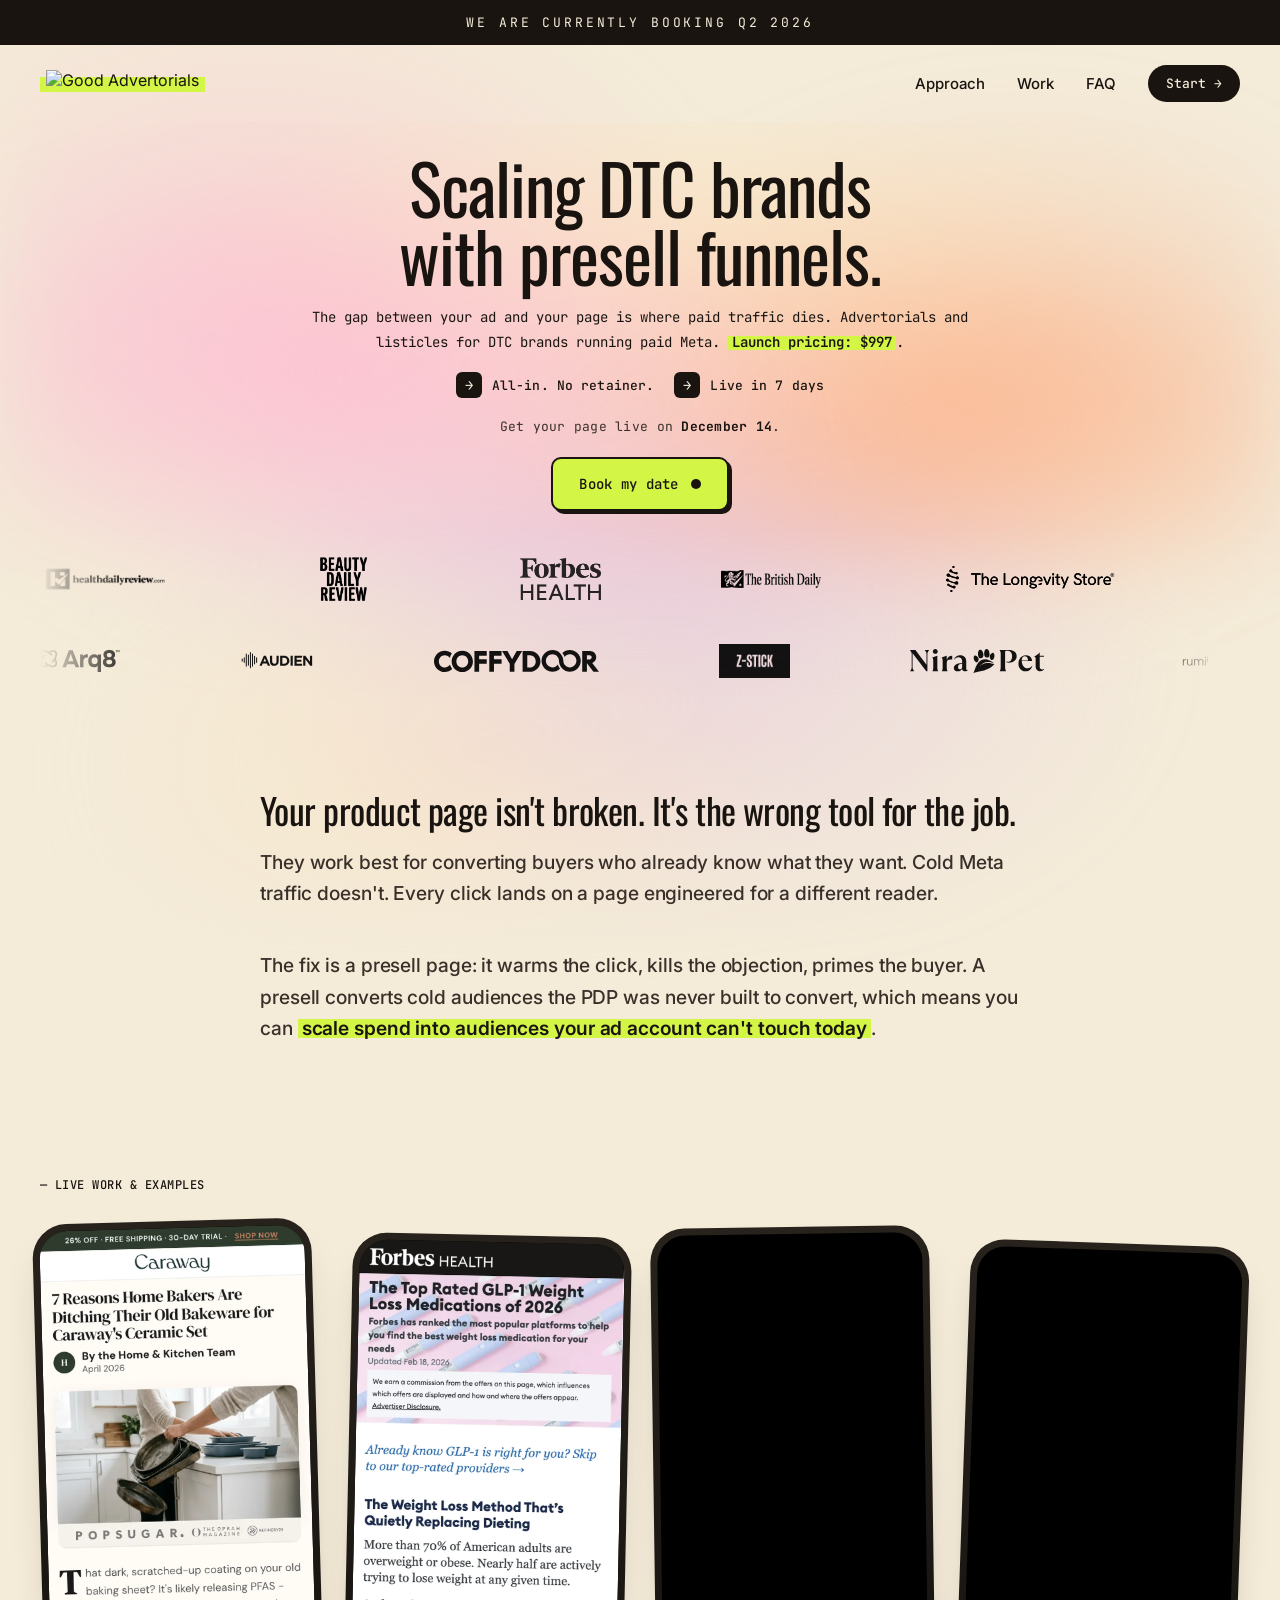
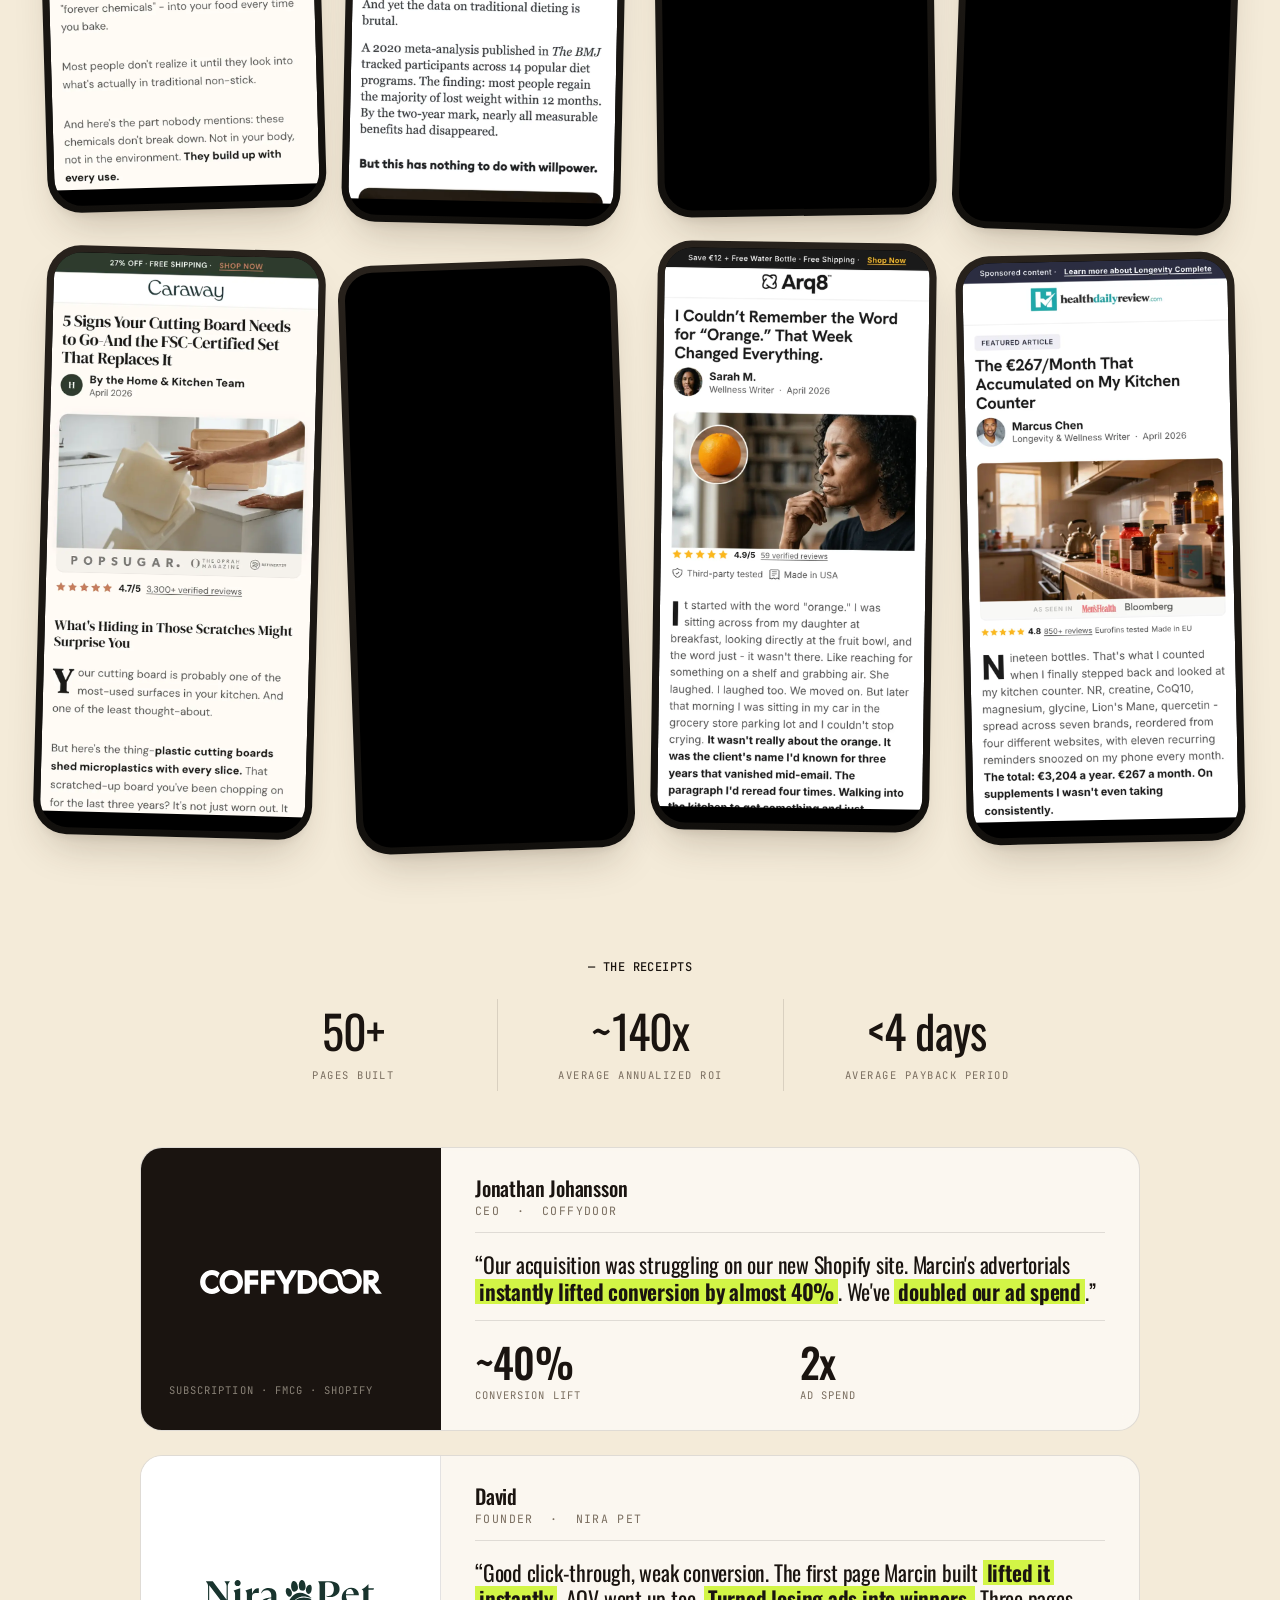
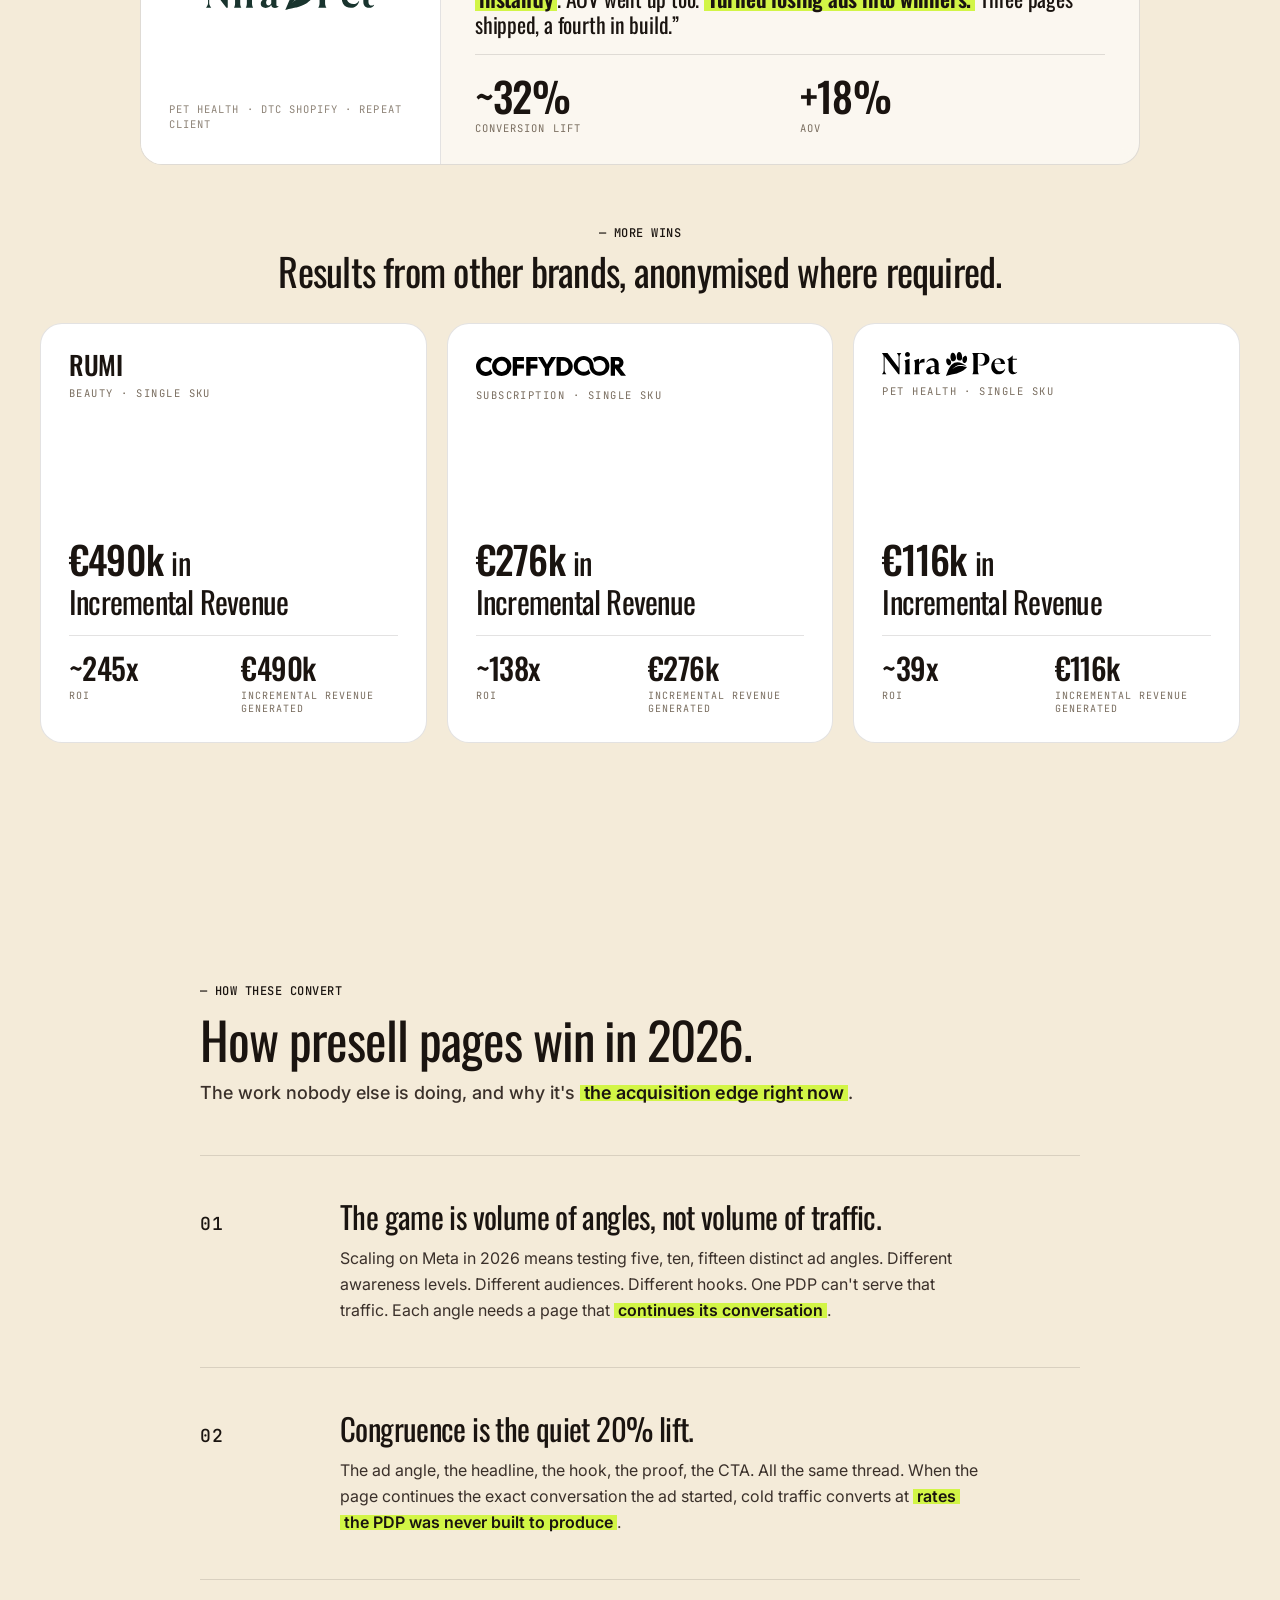
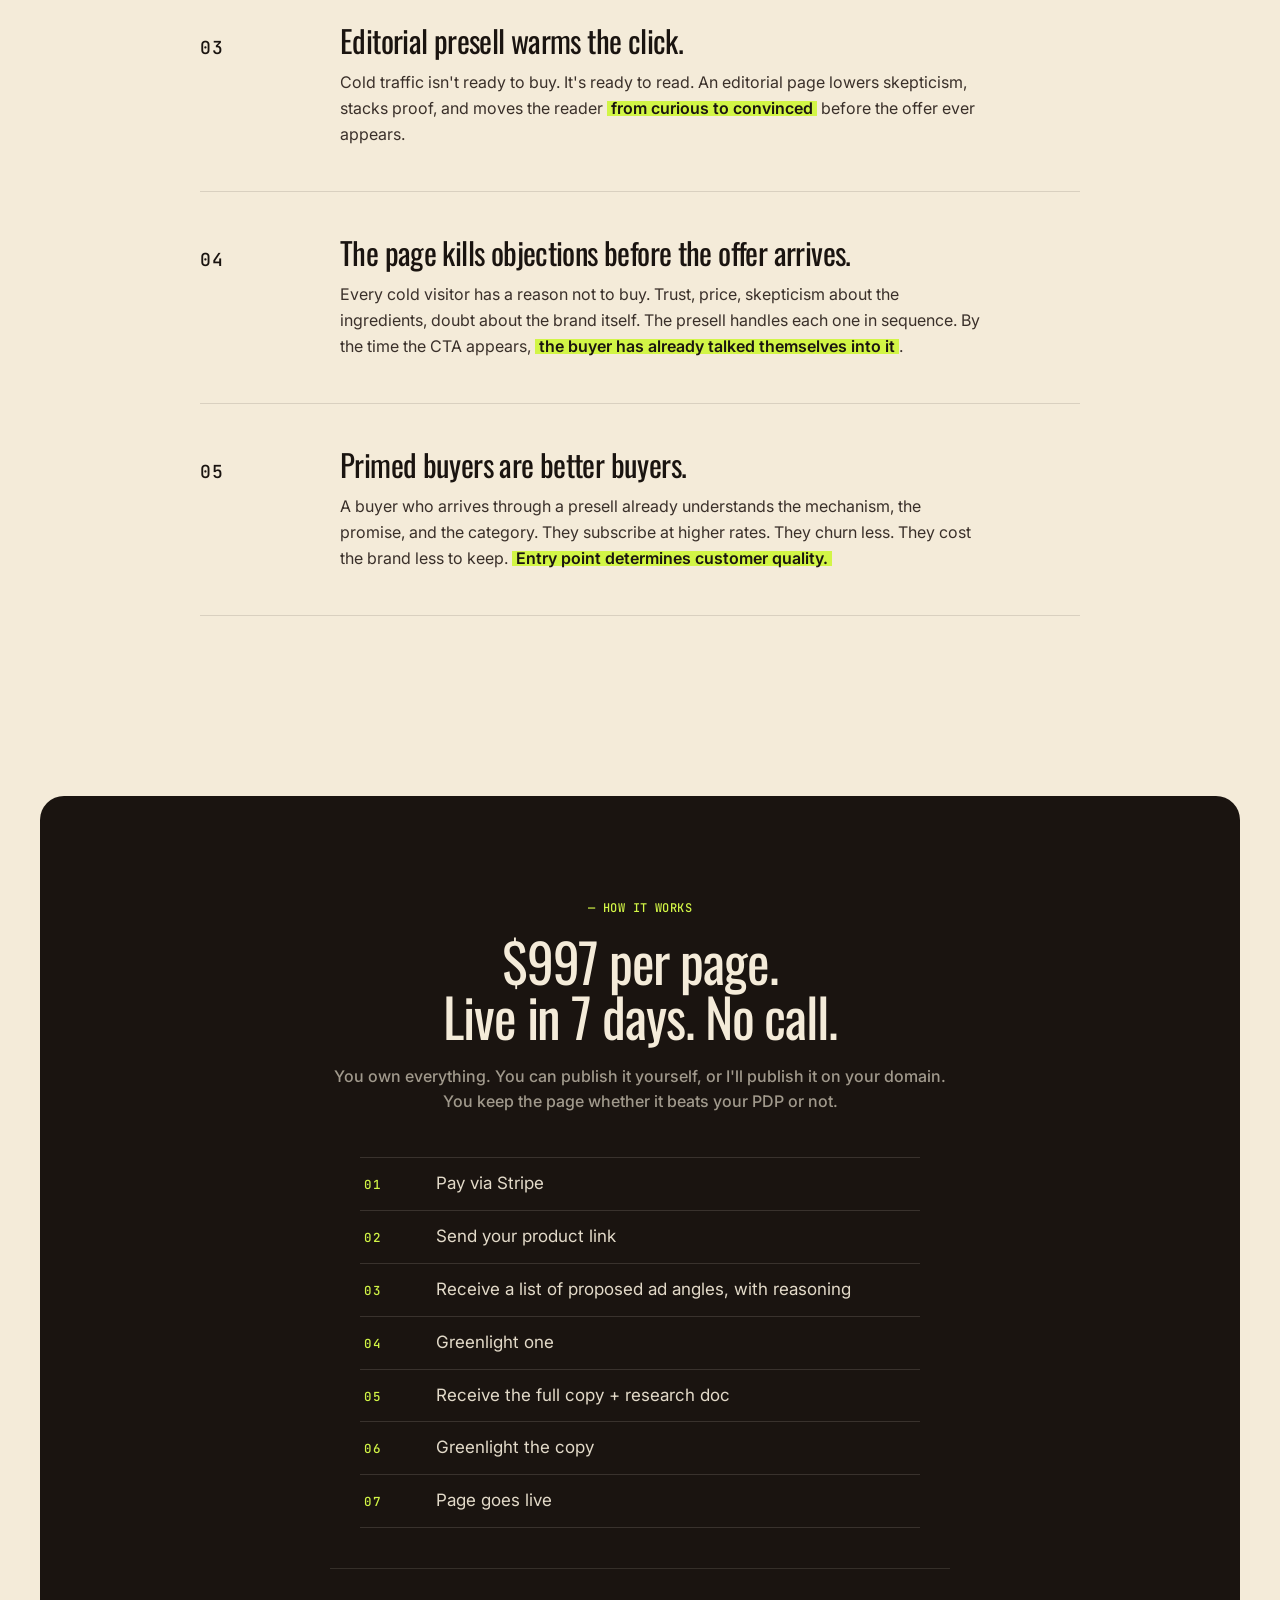
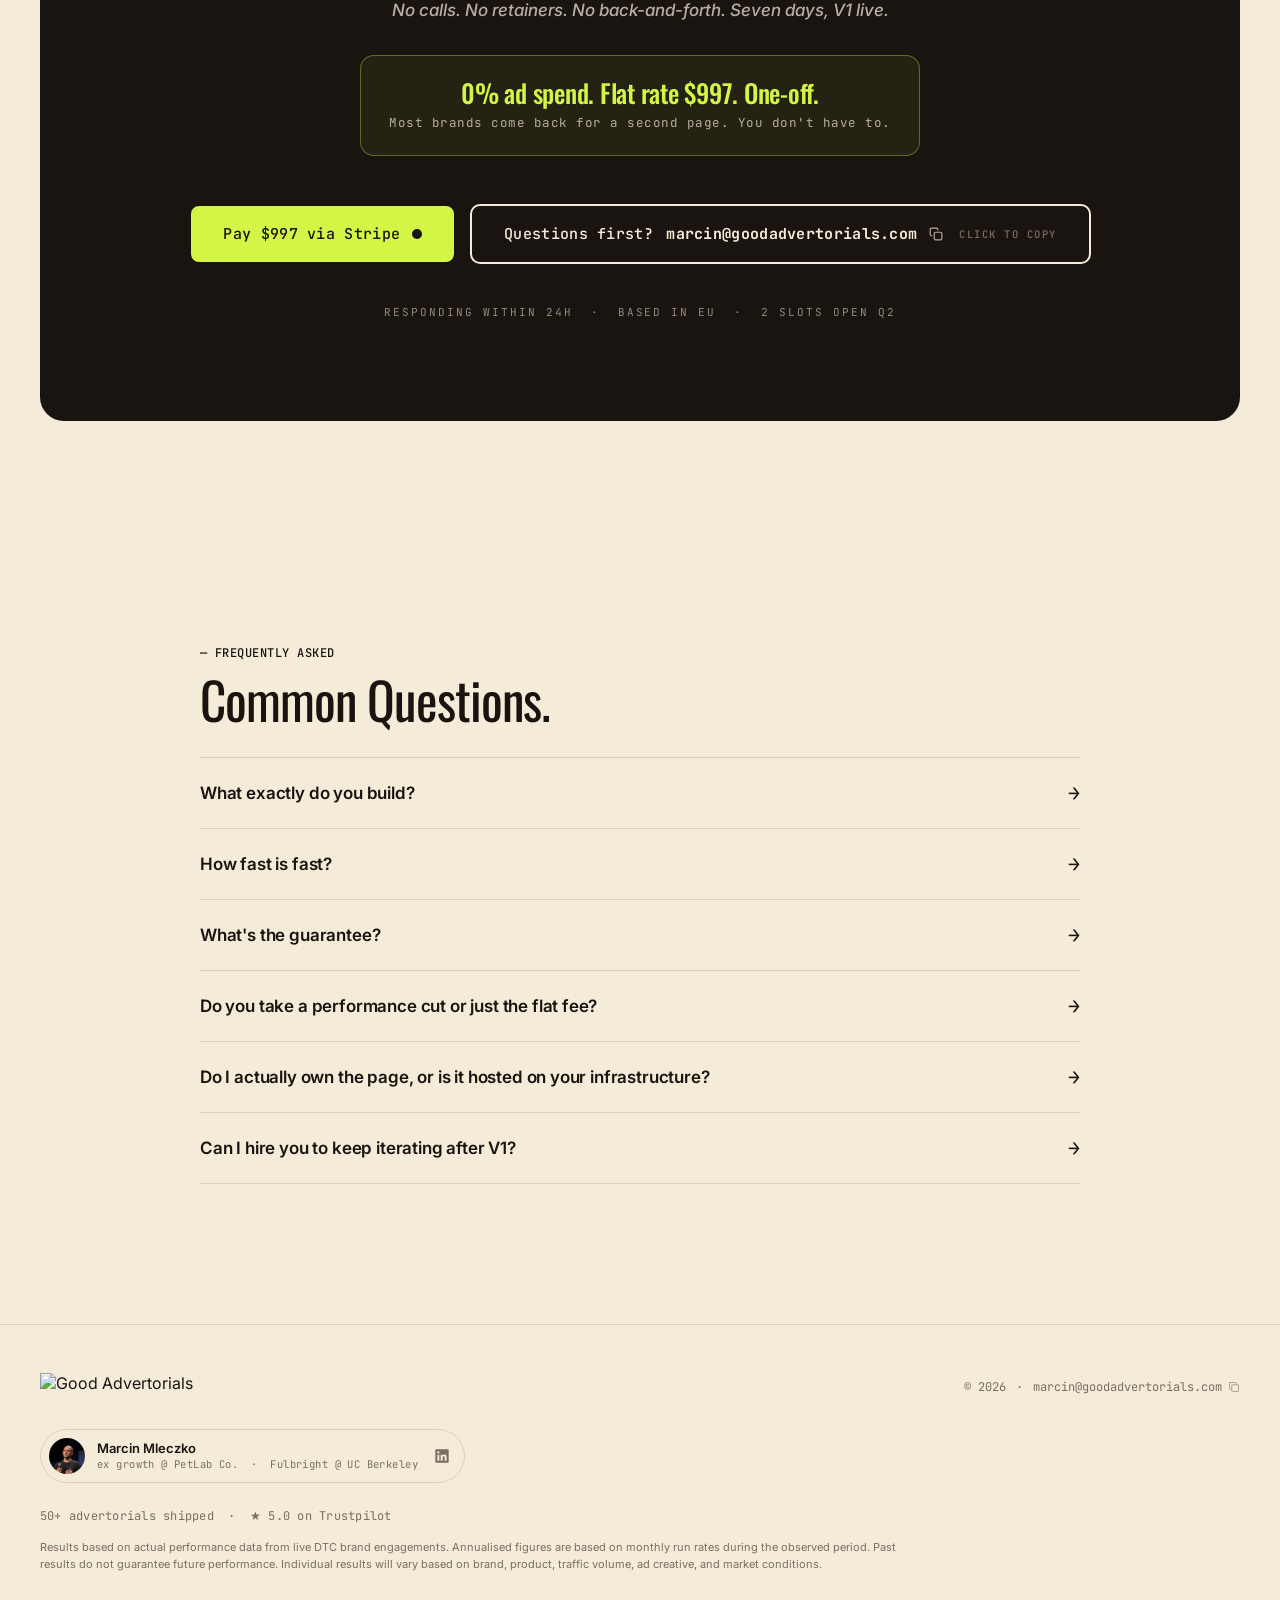
==== commit d4ddb1d8: "Invert umi/rumi logo (white text on black → black on transparent)" ====
--- a/index.html
+++ b/index.html
@@ -13,7 +13,7 @@
   <meta property="og:title" content="Good Advertorials - Presell pages that beat your control" />
   <meta property="og:description" content="Presell pages, advertorials, and listicles for DTC brands. Built to beat your control page, or you don't pay." />
   <meta property="og:image" content="assets/favicon.svg" />
-  <link rel="stylesheet" href="styles.css?v=95" />
+  <link rel="stylesheet" href="styles.css?v=96" />
 </head>
 <body>
   <!-- ANNOUNCEMENT BAR -->
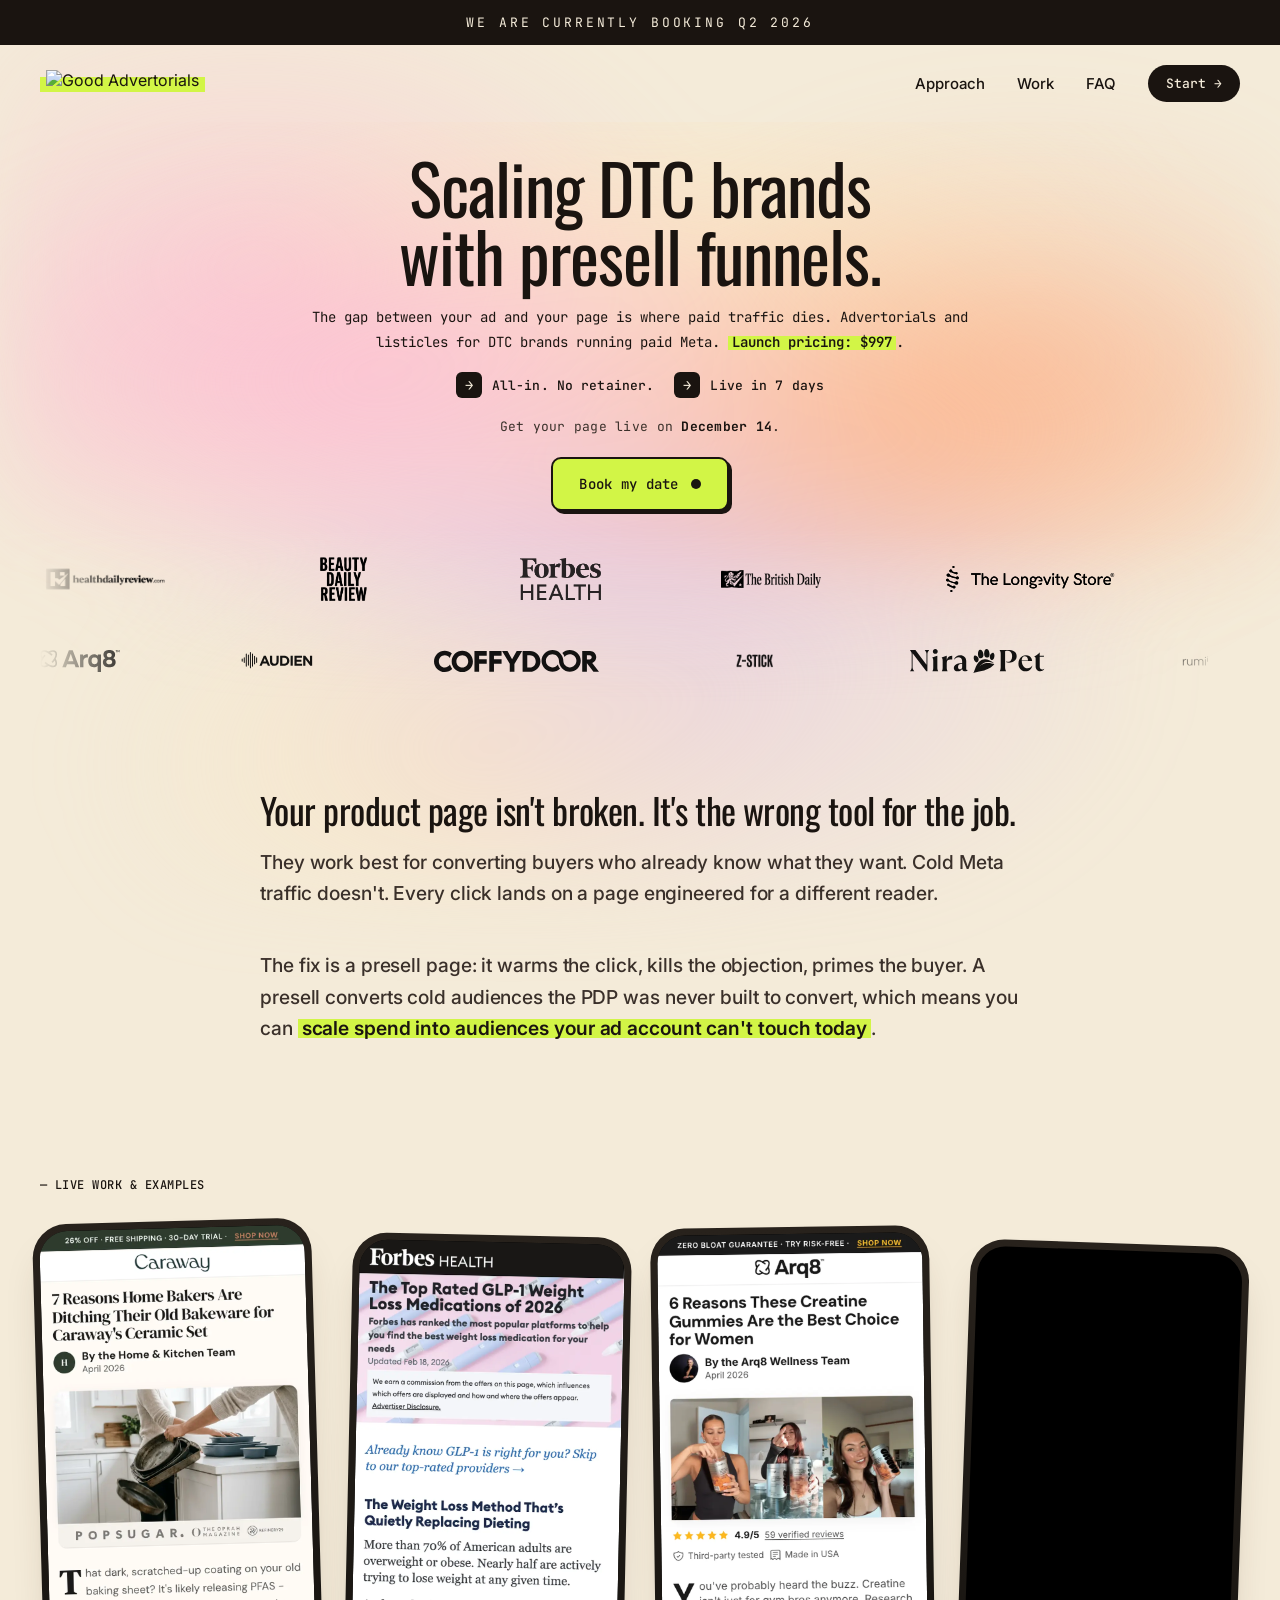
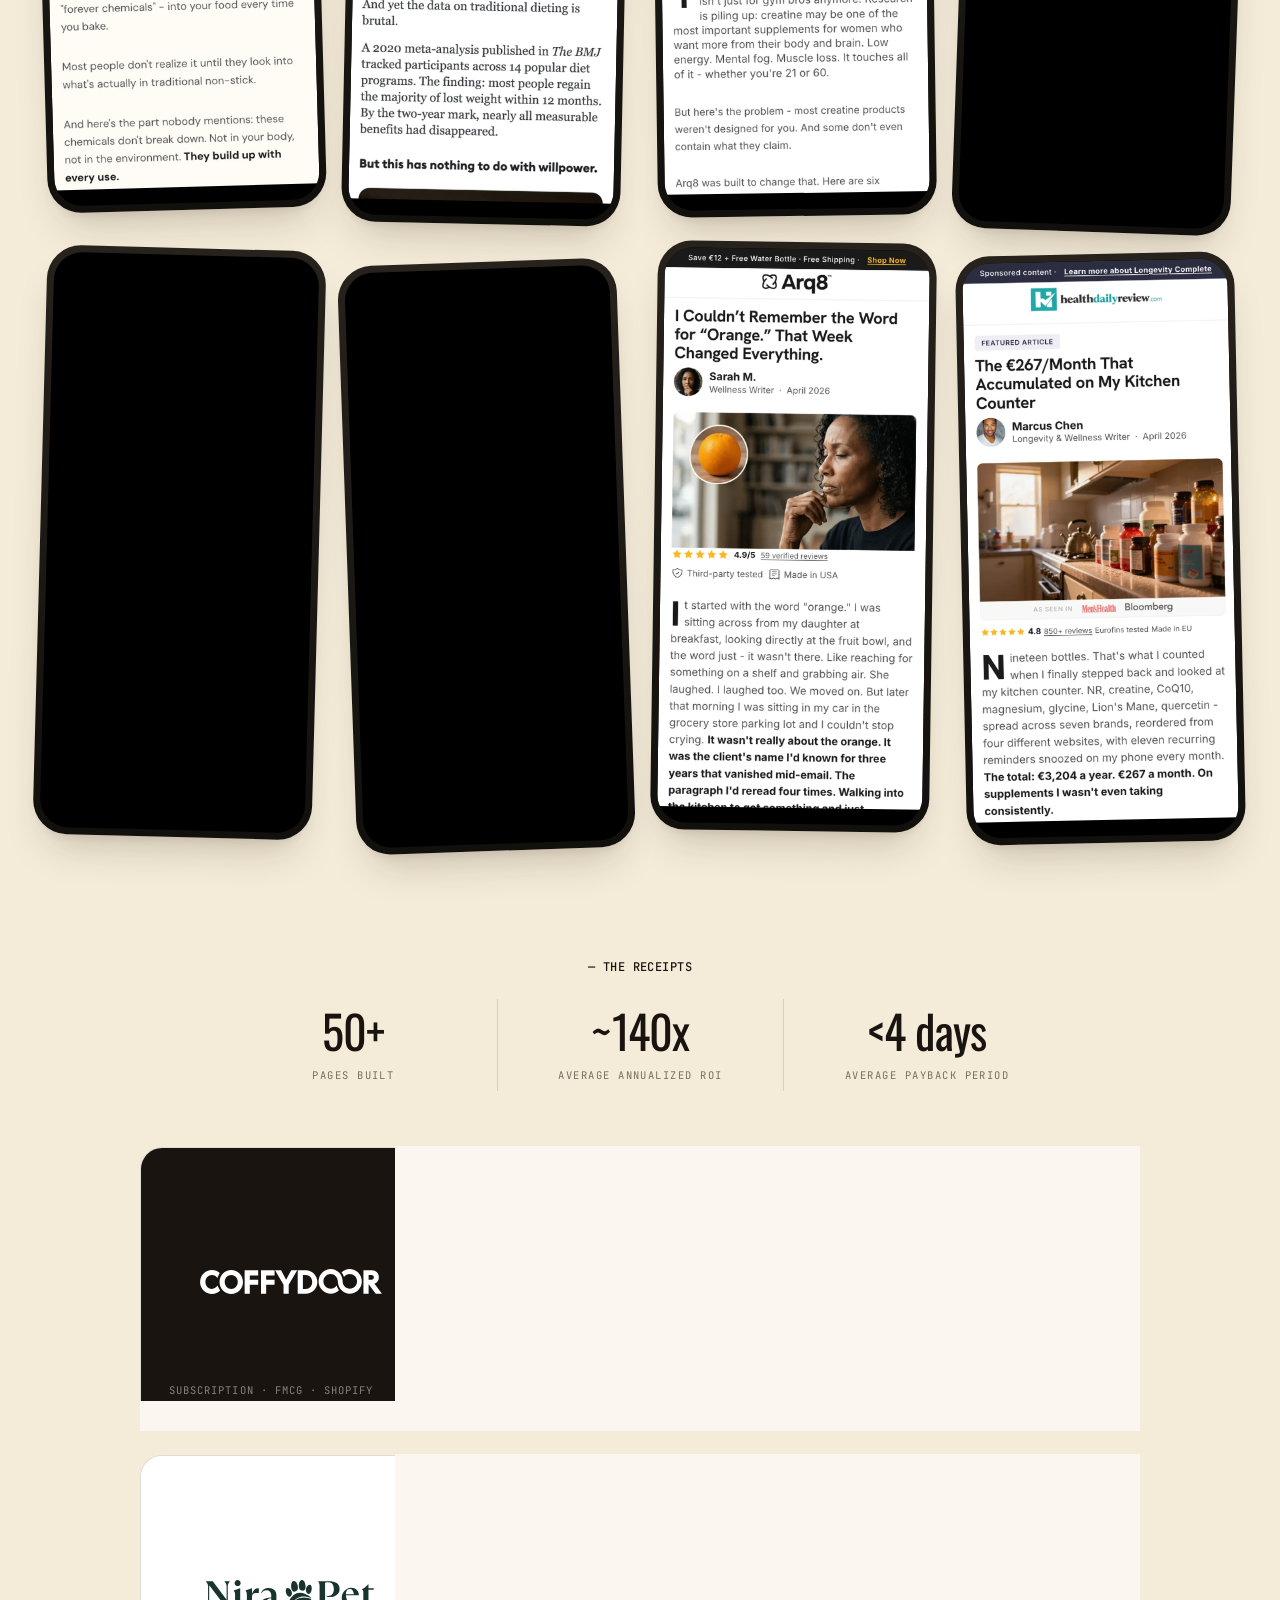
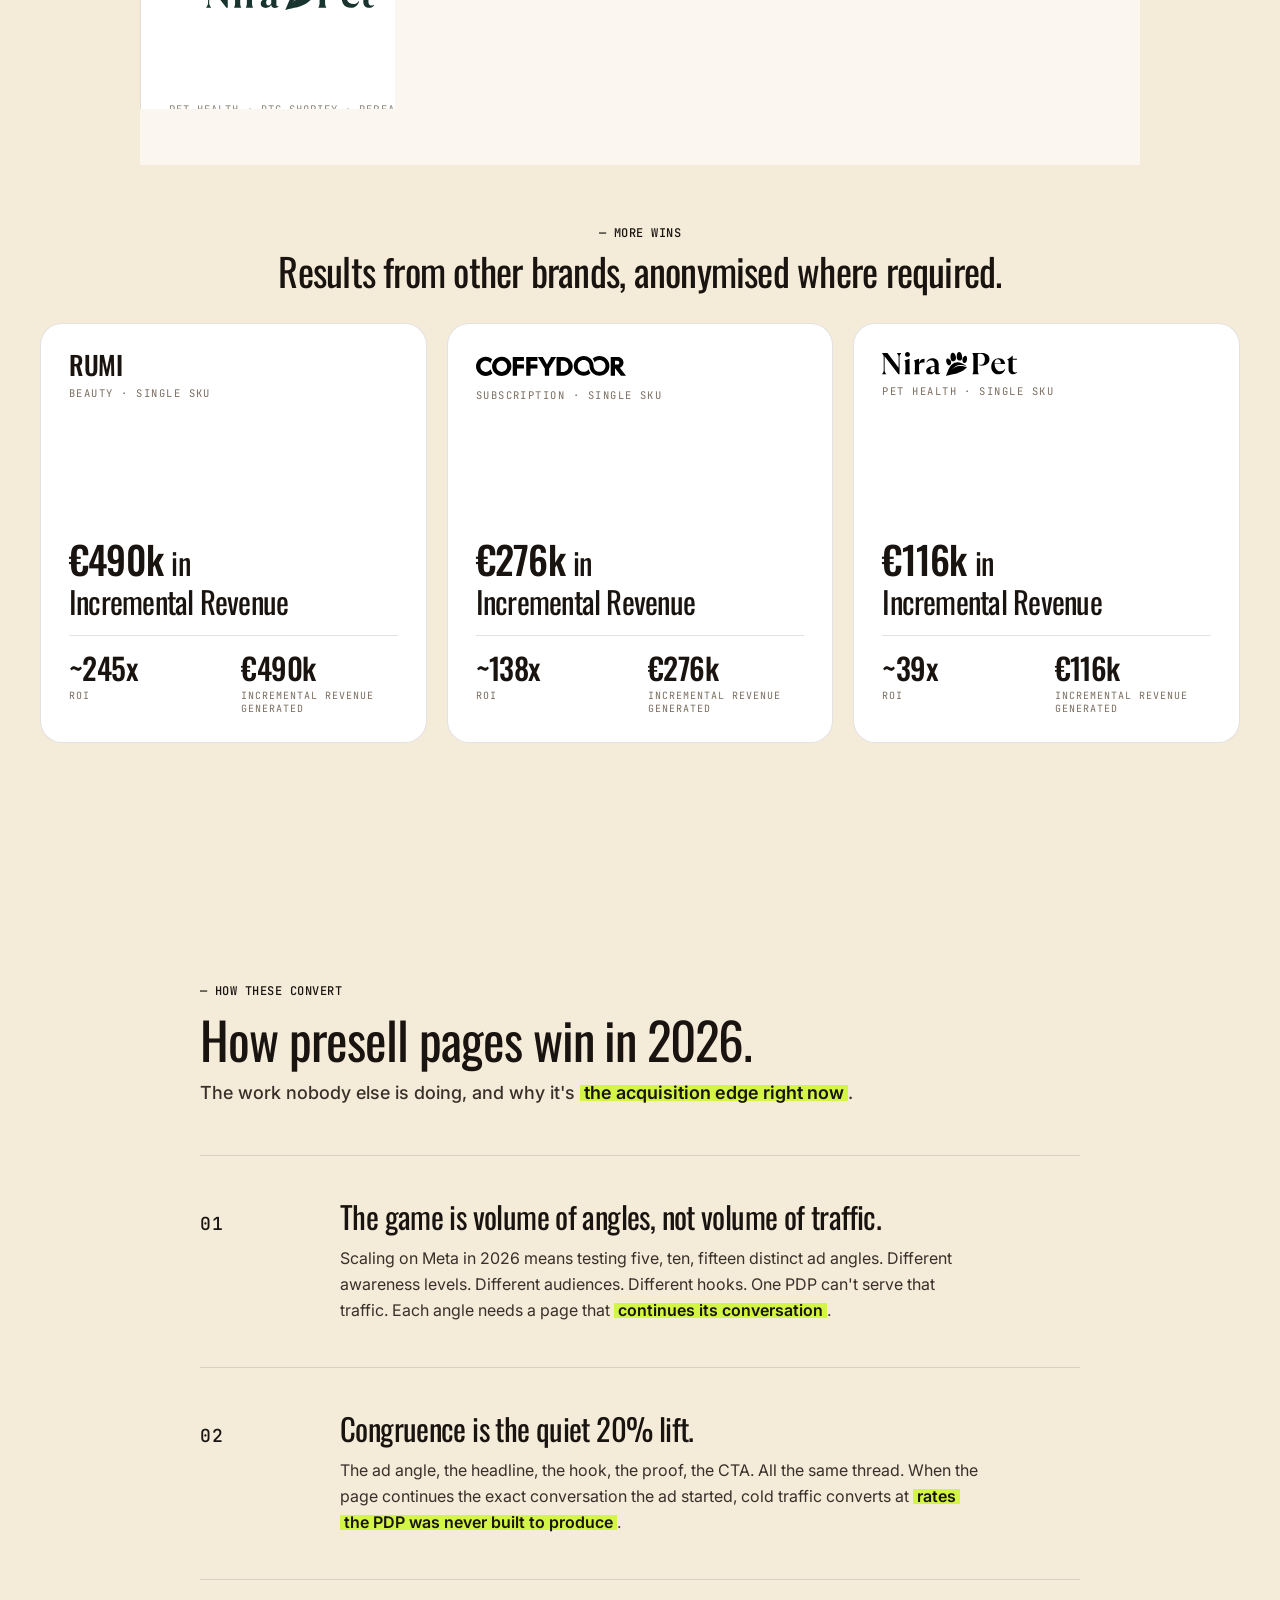
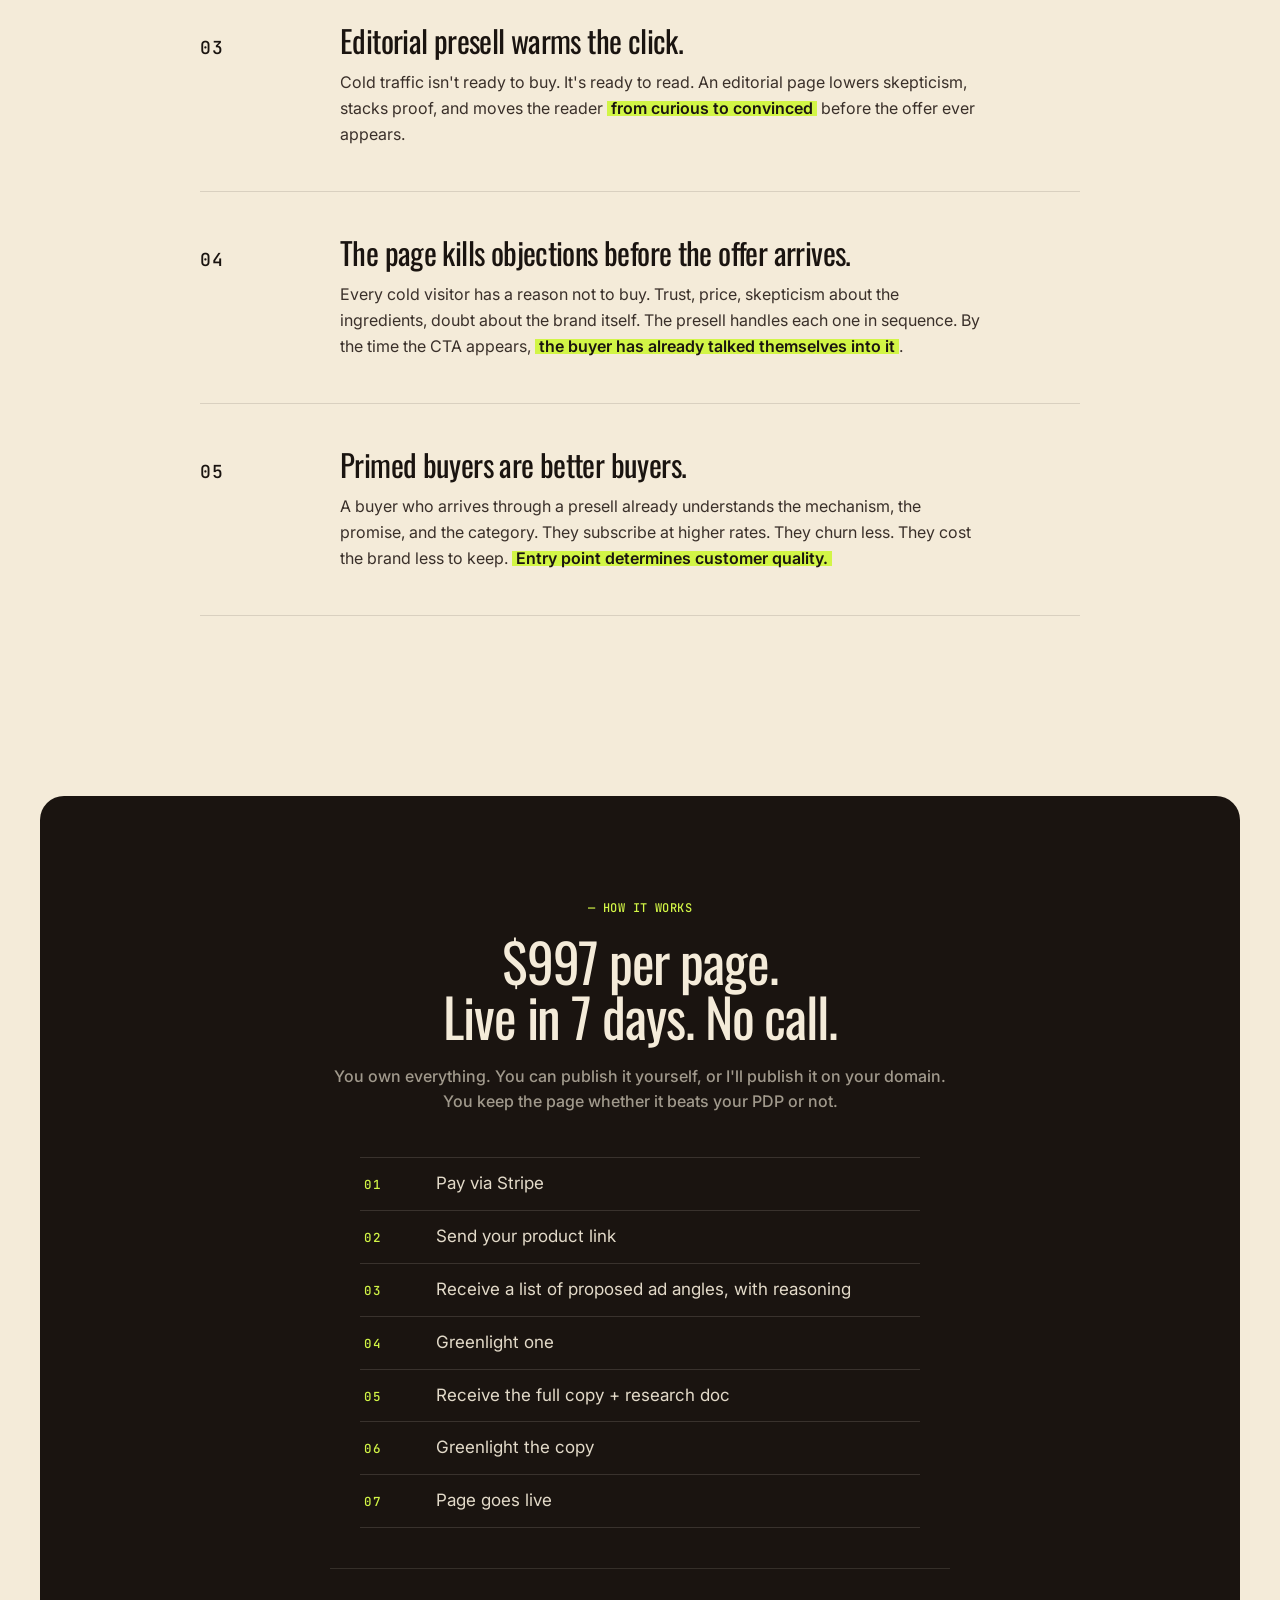
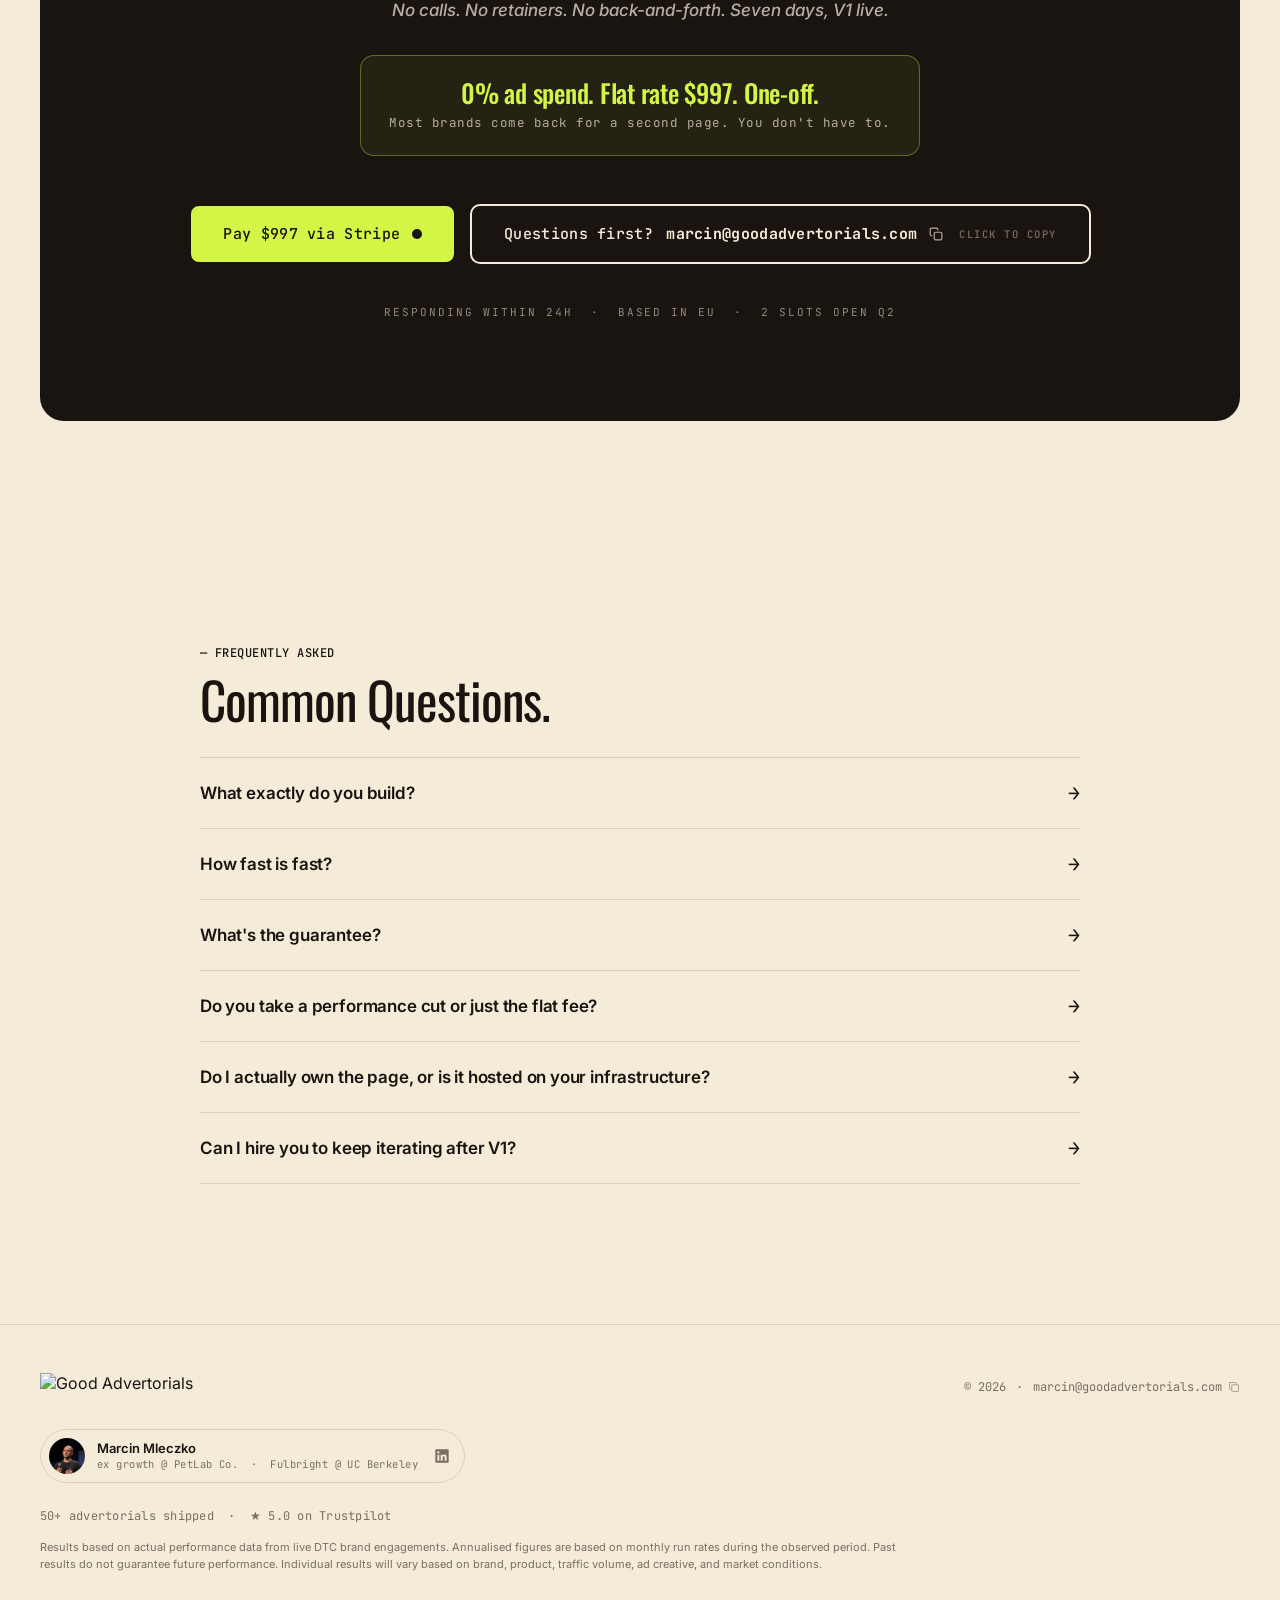
==== commit a8918cf5: "Invert Z-Stick, extract high-res caddy PNG for sharpness" ====
--- a/index.html
+++ b/index.html
@@ -13,7 +13,7 @@
   <meta property="og:title" content="Good Advertorials - Presell pages that beat your control" />
   <meta property="og:description" content="Presell pages, advertorials, and listicles for DTC brands. Built to beat your control page, or you don't pay." />
   <meta property="og:image" content="assets/favicon.svg" />
-  <link rel="stylesheet" href="styles.css?v=96" />
+  <link rel="stylesheet" href="styles.css?v=97" />
 </head>
 <body>
   <!-- ANNOUNCEMENT BAR -->
@@ -87,21 +87,21 @@
         <img class="logos__logo logos__logo--img" src="assets/brand-logos/zstick.png" alt="Z-Stick" />
         <img class="logos__logo logos__logo--img" src="assets/brand-logos/header-logo.svg" alt="Nira Pet" />
         <img class="logos__logo logos__logo--img" src="assets/brand-logos/umi.png" alt="Umi" />
-        <img class="logos__logo logos__logo--img" src="assets/brand-logos/caddy.svg" alt="Caddy Splash" />
+        <img class="logos__logo logos__logo--img" src="assets/brand-logos/caddy.png" alt="Caddy Splash" />
         <img class="logos__logo logos__logo--img" src="assets/brand-logos/arq8.svg" alt="" aria-hidden="true" />
         <img class="logos__logo logos__logo--img" src="assets/brand-logos/Audien_logo_horizontal_midnight-haze_1.svg" alt="" aria-hidden="true" />
         <img class="logos__logo logos__logo--img" src="assets/brand-logos/Coffydoor_Logotype_1_62ec4a29-ff7e-42ee-b878-a5a220ea1875.svg" alt="" aria-hidden="true" />
         <img class="logos__logo logos__logo--img" src="assets/brand-logos/zstick.png" alt="" aria-hidden="true" />
         <img class="logos__logo logos__logo--img" src="assets/brand-logos/header-logo.svg" alt="" aria-hidden="true" />
         <img class="logos__logo logos__logo--img" src="assets/brand-logos/umi.png" alt="" aria-hidden="true" />
-        <img class="logos__logo logos__logo--img" src="assets/brand-logos/caddy.svg" alt="" aria-hidden="true" />
+        <img class="logos__logo logos__logo--img" src="assets/brand-logos/caddy.png" alt="" aria-hidden="true" />
         <img class="logos__logo logos__logo--img" src="assets/brand-logos/arq8.svg" alt="" aria-hidden="true" />
         <img class="logos__logo logos__logo--img" src="assets/brand-logos/Audien_logo_horizontal_midnight-haze_1.svg" alt="" aria-hidden="true" />
         <img class="logos__logo logos__logo--img" src="assets/brand-logos/Coffydoor_Logotype_1_62ec4a29-ff7e-42ee-b878-a5a220ea1875.svg" alt="" aria-hidden="true" />
         <img class="logos__logo logos__logo--img" src="assets/brand-logos/zstick.png" alt="" aria-hidden="true" />
         <img class="logos__logo logos__logo--img" src="assets/brand-logos/header-logo.svg" alt="" aria-hidden="true" />
         <img class="logos__logo logos__logo--img" src="assets/brand-logos/umi.png" alt="" aria-hidden="true" />
-        <img class="logos__logo logos__logo--img" src="assets/brand-logos/caddy.svg" alt="" aria-hidden="true" />
+        <img class="logos__logo logos__logo--img" src="assets/brand-logos/caddy.png" alt="" aria-hidden="true" />
       </div>
     </div>
   </section>
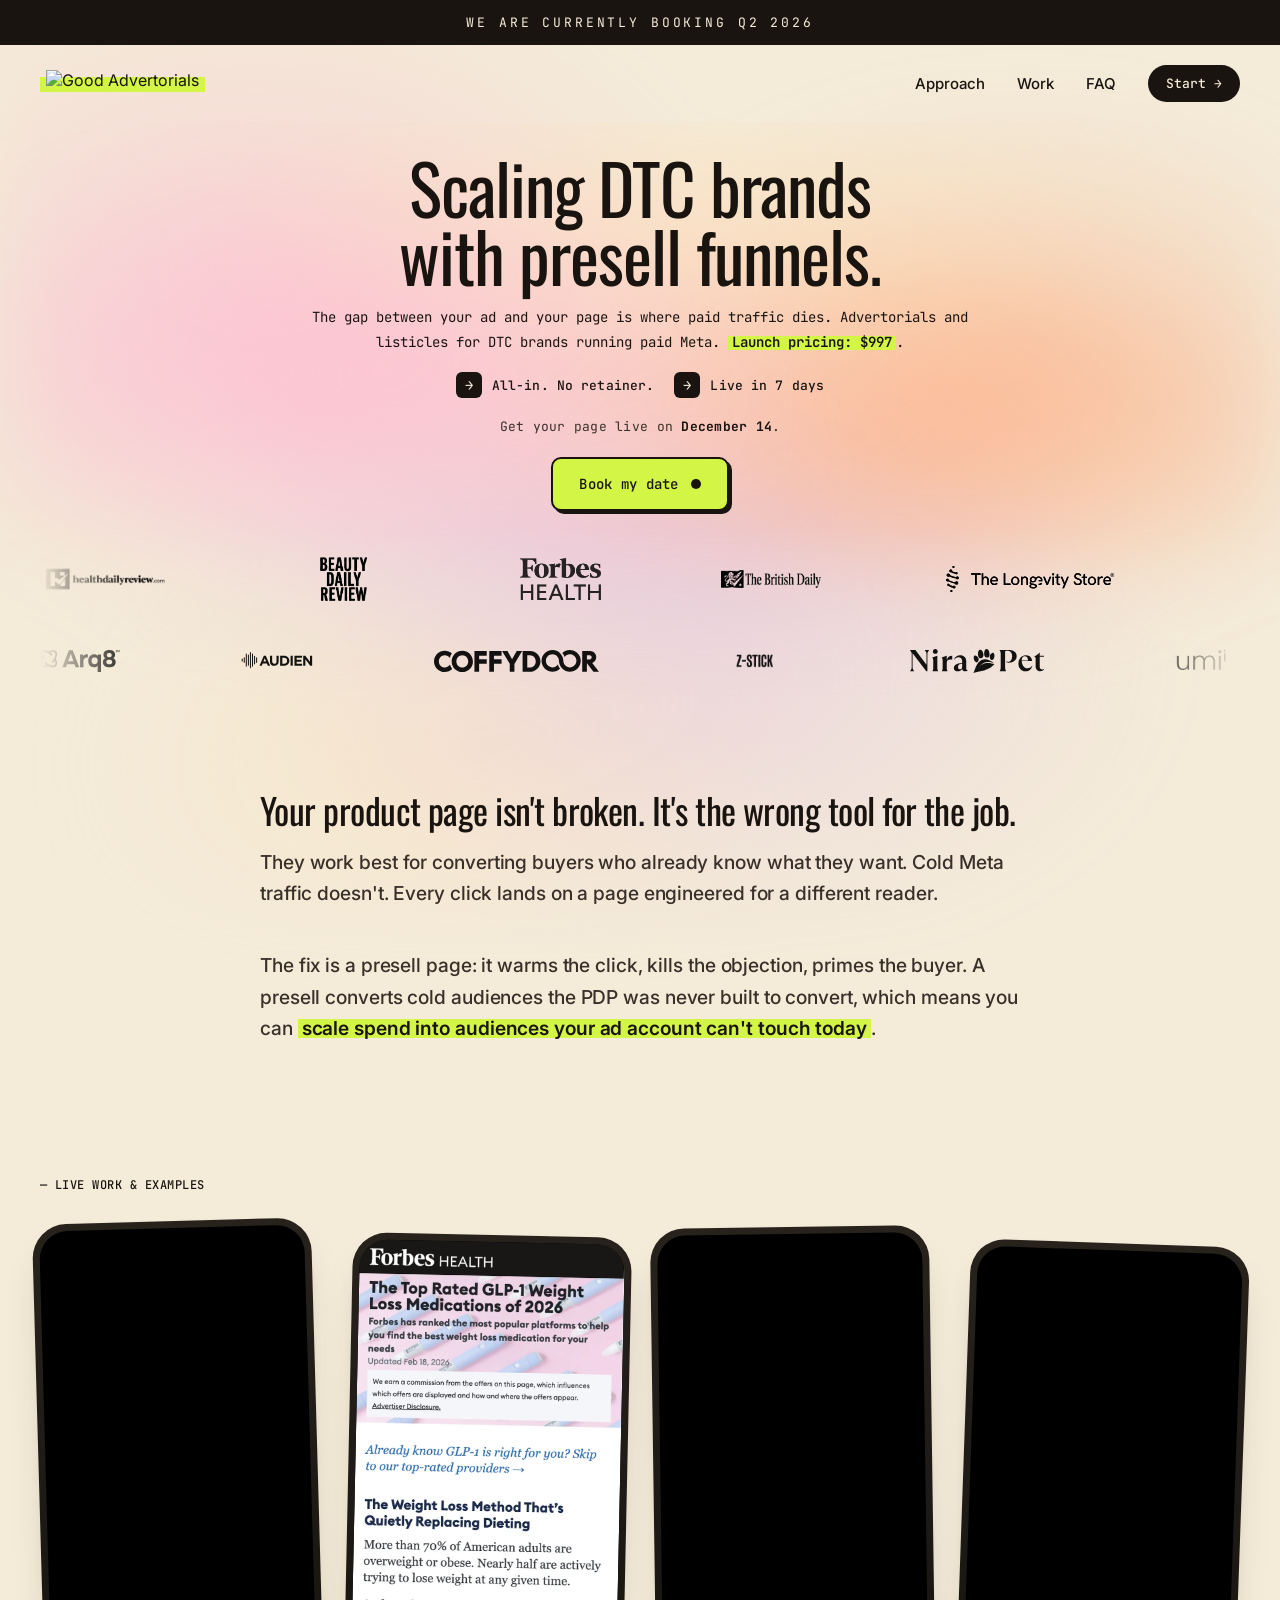
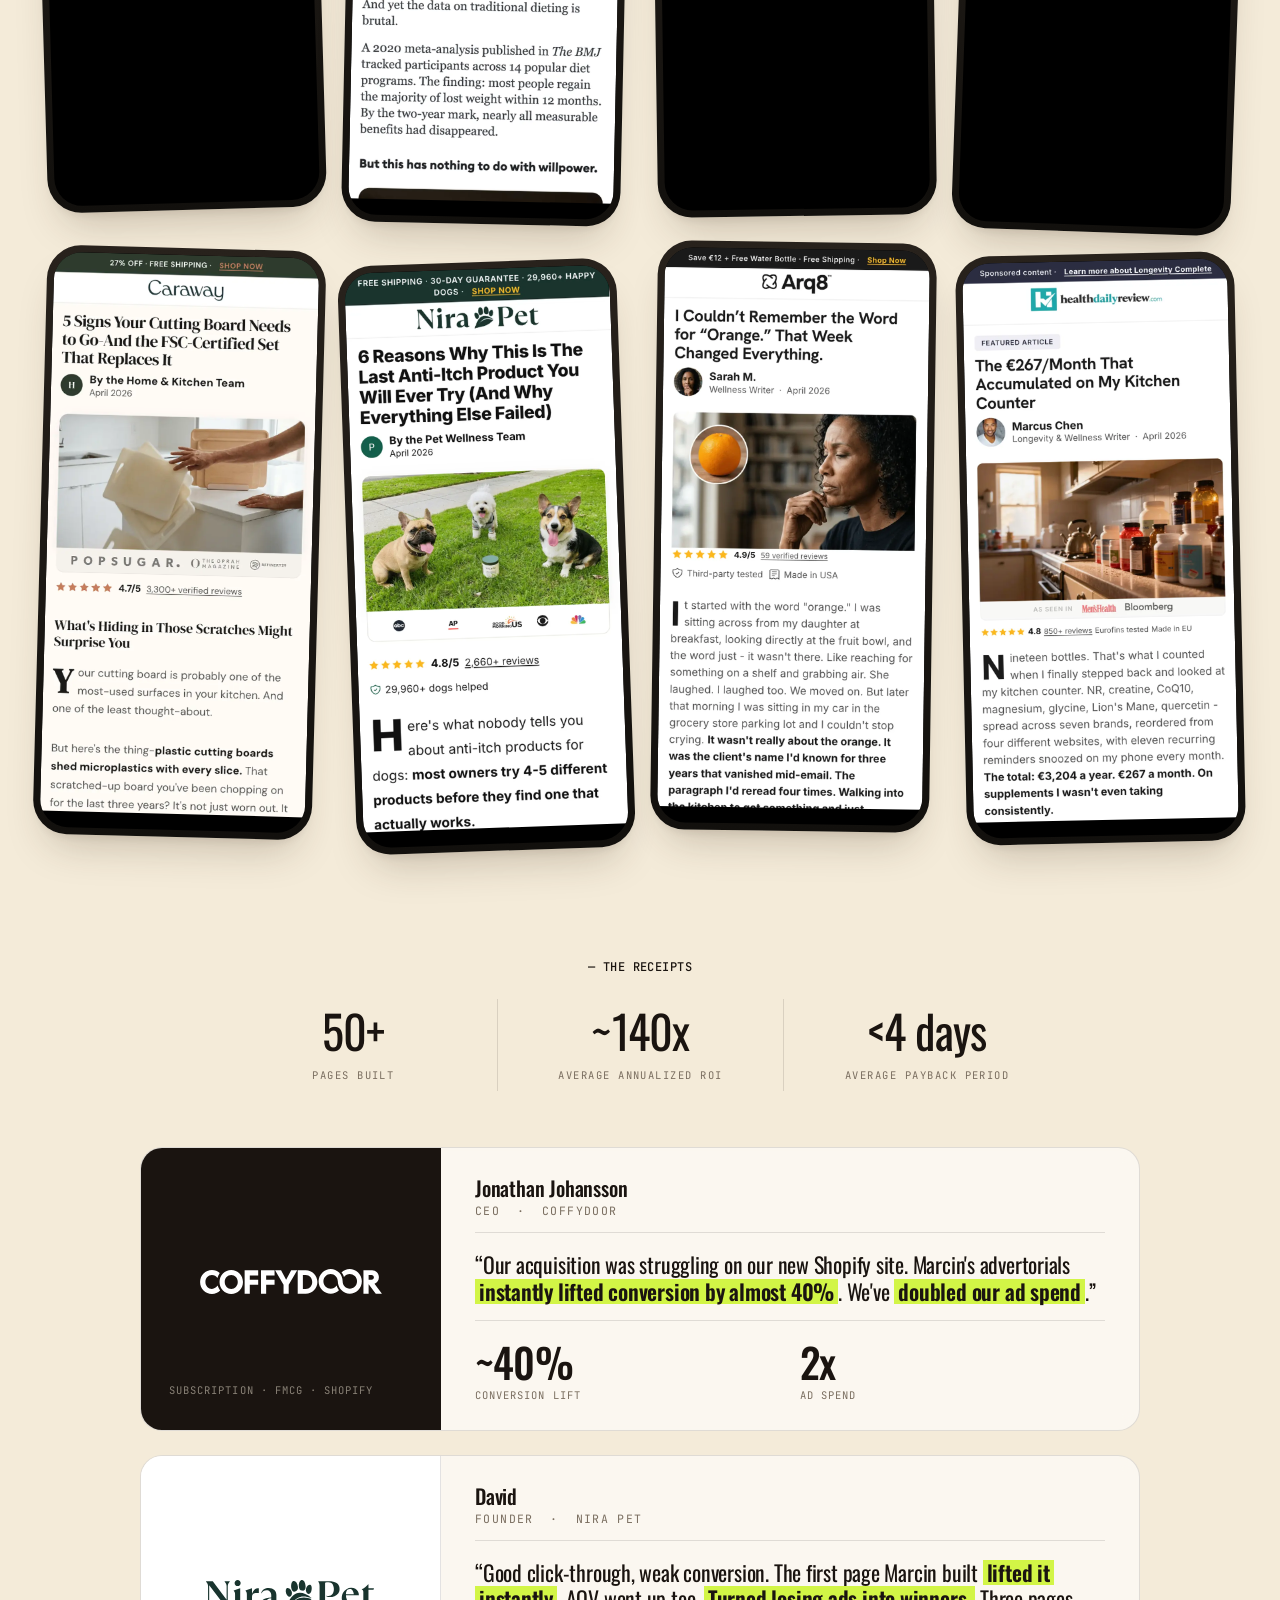
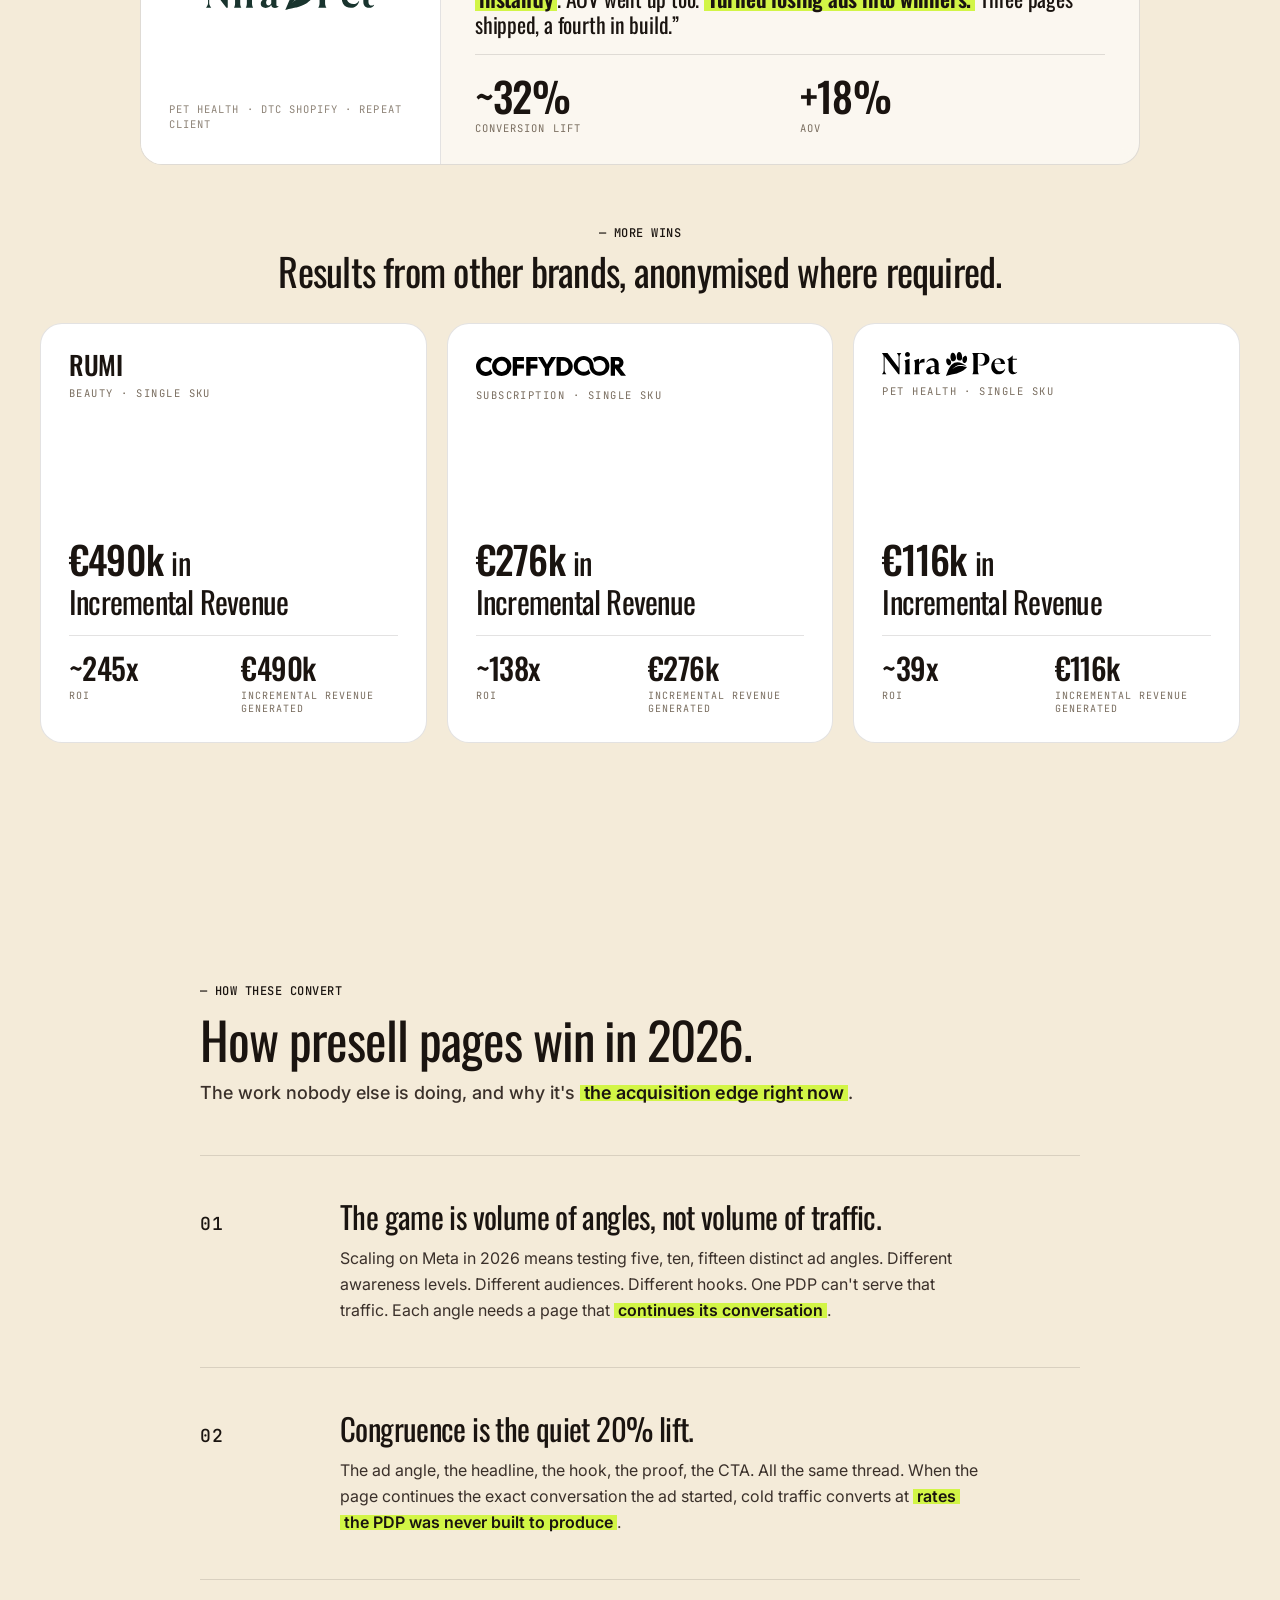
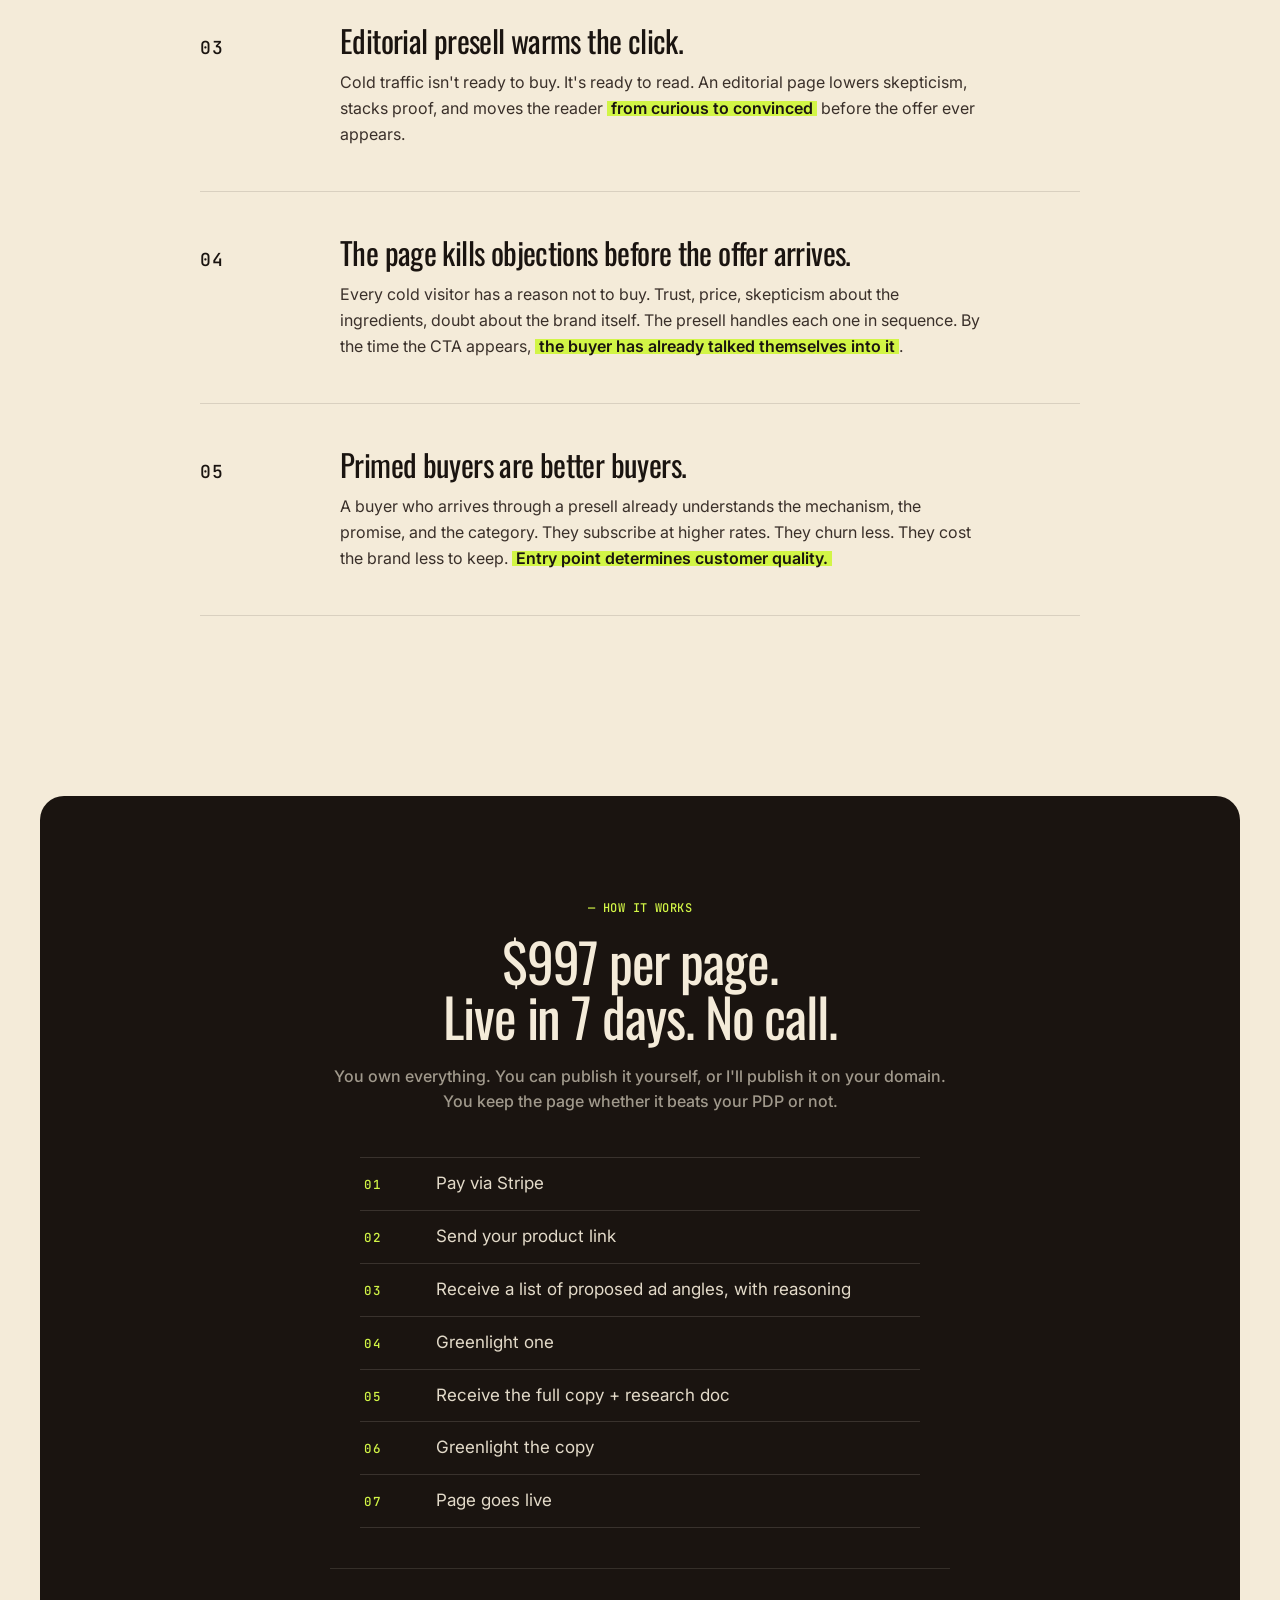
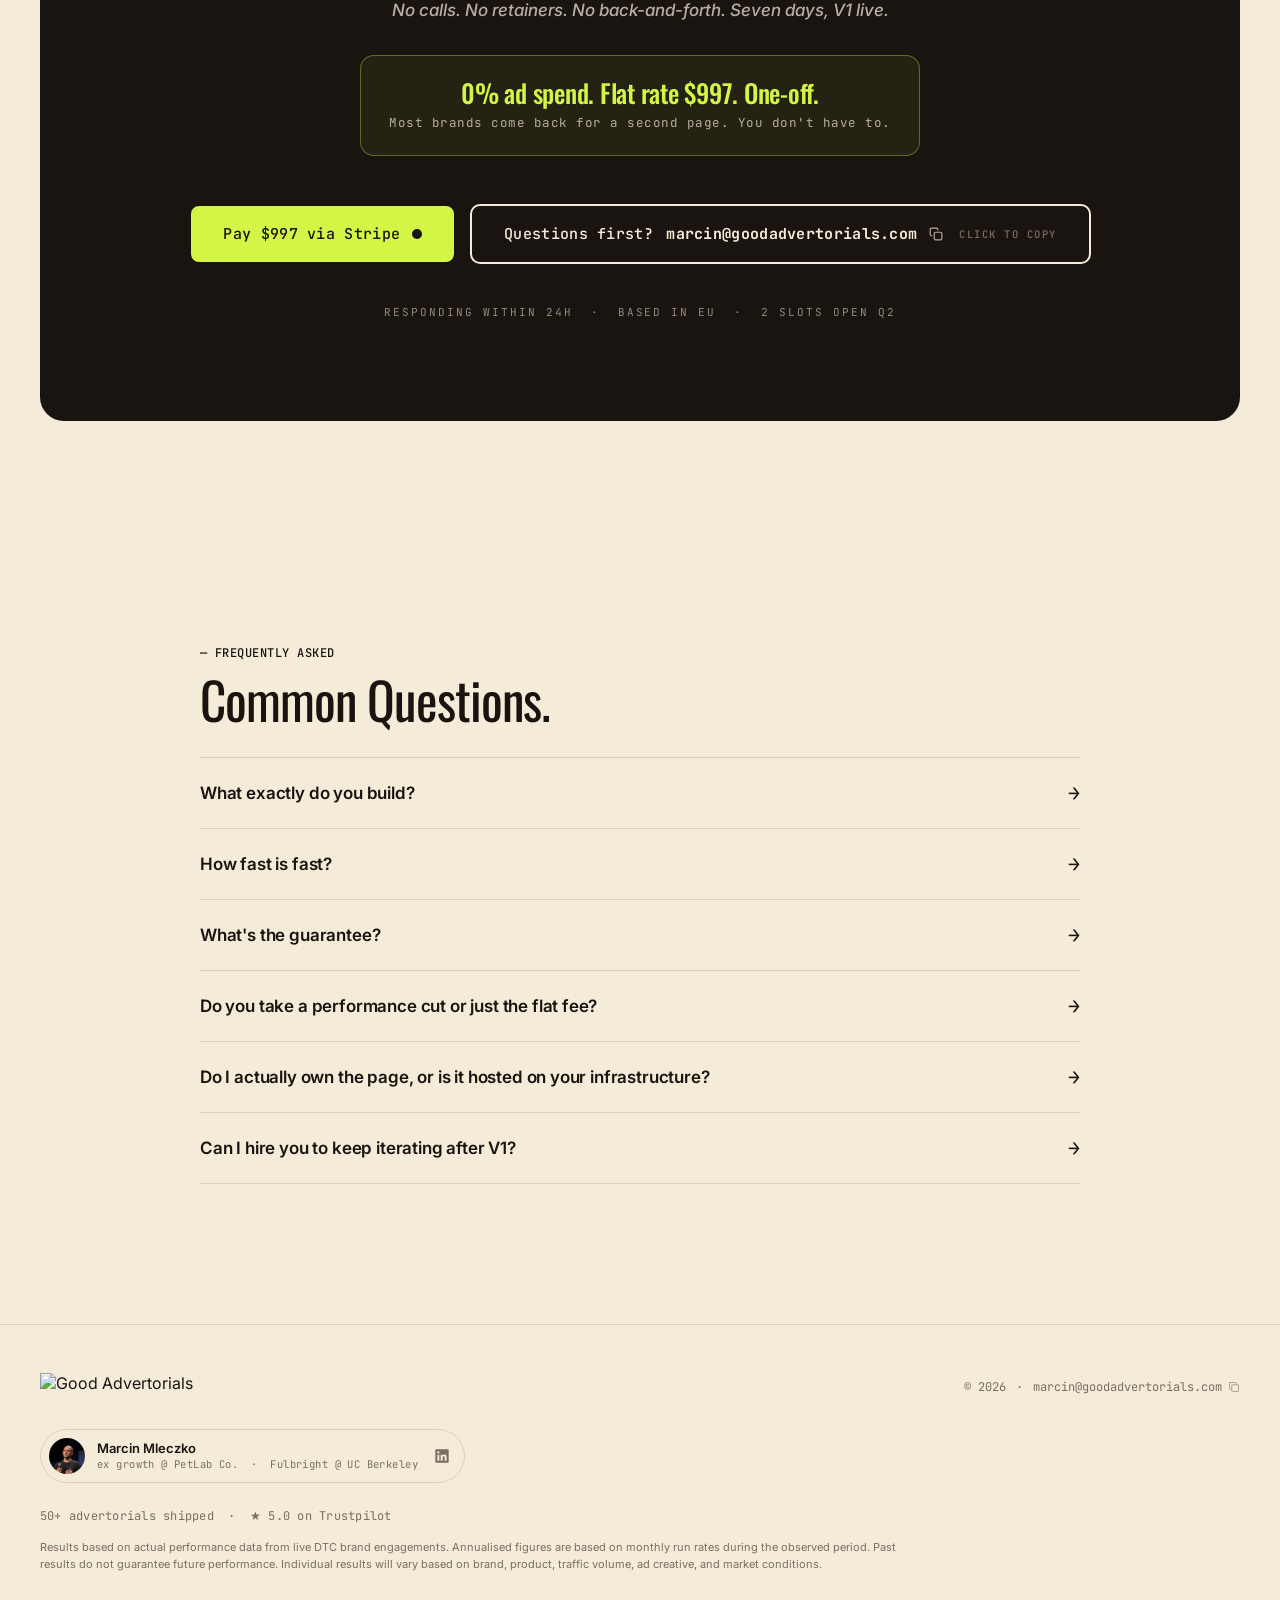
==== commit 0e48745b: "Revert rumi/umi logo to SVG" ====
--- a/index.html
+++ b/index.html
@@ -86,21 +86,21 @@
         <img class="logos__logo logos__logo--img" src="assets/brand-logos/Coffydoor_Logotype_1_62ec4a29-ff7e-42ee-b878-a5a220ea1875.svg" alt="Coffydoor" />
         <img class="logos__logo logos__logo--img" src="assets/brand-logos/zstick.png" alt="Z-Stick" />
         <img class="logos__logo logos__logo--img" src="assets/brand-logos/header-logo.svg" alt="Nira Pet" />
-        <img class="logos__logo logos__logo--img" src="assets/brand-logos/umi.png" alt="Umi" />
+        <img class="logos__logo logos__logo--img" src="assets/brand-logos/umi.svg" alt="Umi" />
         <img class="logos__logo logos__logo--img" src="assets/brand-logos/caddy.png" alt="Caddy Splash" />
         <img class="logos__logo logos__logo--img" src="assets/brand-logos/arq8.svg" alt="" aria-hidden="true" />
         <img class="logos__logo logos__logo--img" src="assets/brand-logos/Audien_logo_horizontal_midnight-haze_1.svg" alt="" aria-hidden="true" />
         <img class="logos__logo logos__logo--img" src="assets/brand-logos/Coffydoor_Logotype_1_62ec4a29-ff7e-42ee-b878-a5a220ea1875.svg" alt="" aria-hidden="true" />
         <img class="logos__logo logos__logo--img" src="assets/brand-logos/zstick.png" alt="" aria-hidden="true" />
         <img class="logos__logo logos__logo--img" src="assets/brand-logos/header-logo.svg" alt="" aria-hidden="true" />
-        <img class="logos__logo logos__logo--img" src="assets/brand-logos/umi.png" alt="" aria-hidden="true" />
+        <img class="logos__logo logos__logo--img" src="assets/brand-logos/umi.svg" alt="" aria-hidden="true" />
         <img class="logos__logo logos__logo--img" src="assets/brand-logos/caddy.png" alt="" aria-hidden="true" />
         <img class="logos__logo logos__logo--img" src="assets/brand-logos/arq8.svg" alt="" aria-hidden="true" />
         <img class="logos__logo logos__logo--img" src="assets/brand-logos/Audien_logo_horizontal_midnight-haze_1.svg" alt="" aria-hidden="true" />
         <img class="logos__logo logos__logo--img" src="assets/brand-logos/Coffydoor_Logotype_1_62ec4a29-ff7e-42ee-b878-a5a220ea1875.svg" alt="" aria-hidden="true" />
         <img class="logos__logo logos__logo--img" src="assets/brand-logos/zstick.png" alt="" aria-hidden="true" />
         <img class="logos__logo logos__logo--img" src="assets/brand-logos/header-logo.svg" alt="" aria-hidden="true" />
-        <img class="logos__logo logos__logo--img" src="assets/brand-logos/umi.png" alt="" aria-hidden="true" />
+        <img class="logos__logo logos__logo--img" src="assets/brand-logos/umi.svg" alt="" aria-hidden="true" />
         <img class="logos__logo logos__logo--img" src="assets/brand-logos/caddy.png" alt="" aria-hidden="true" />
       </div>
     </div>
